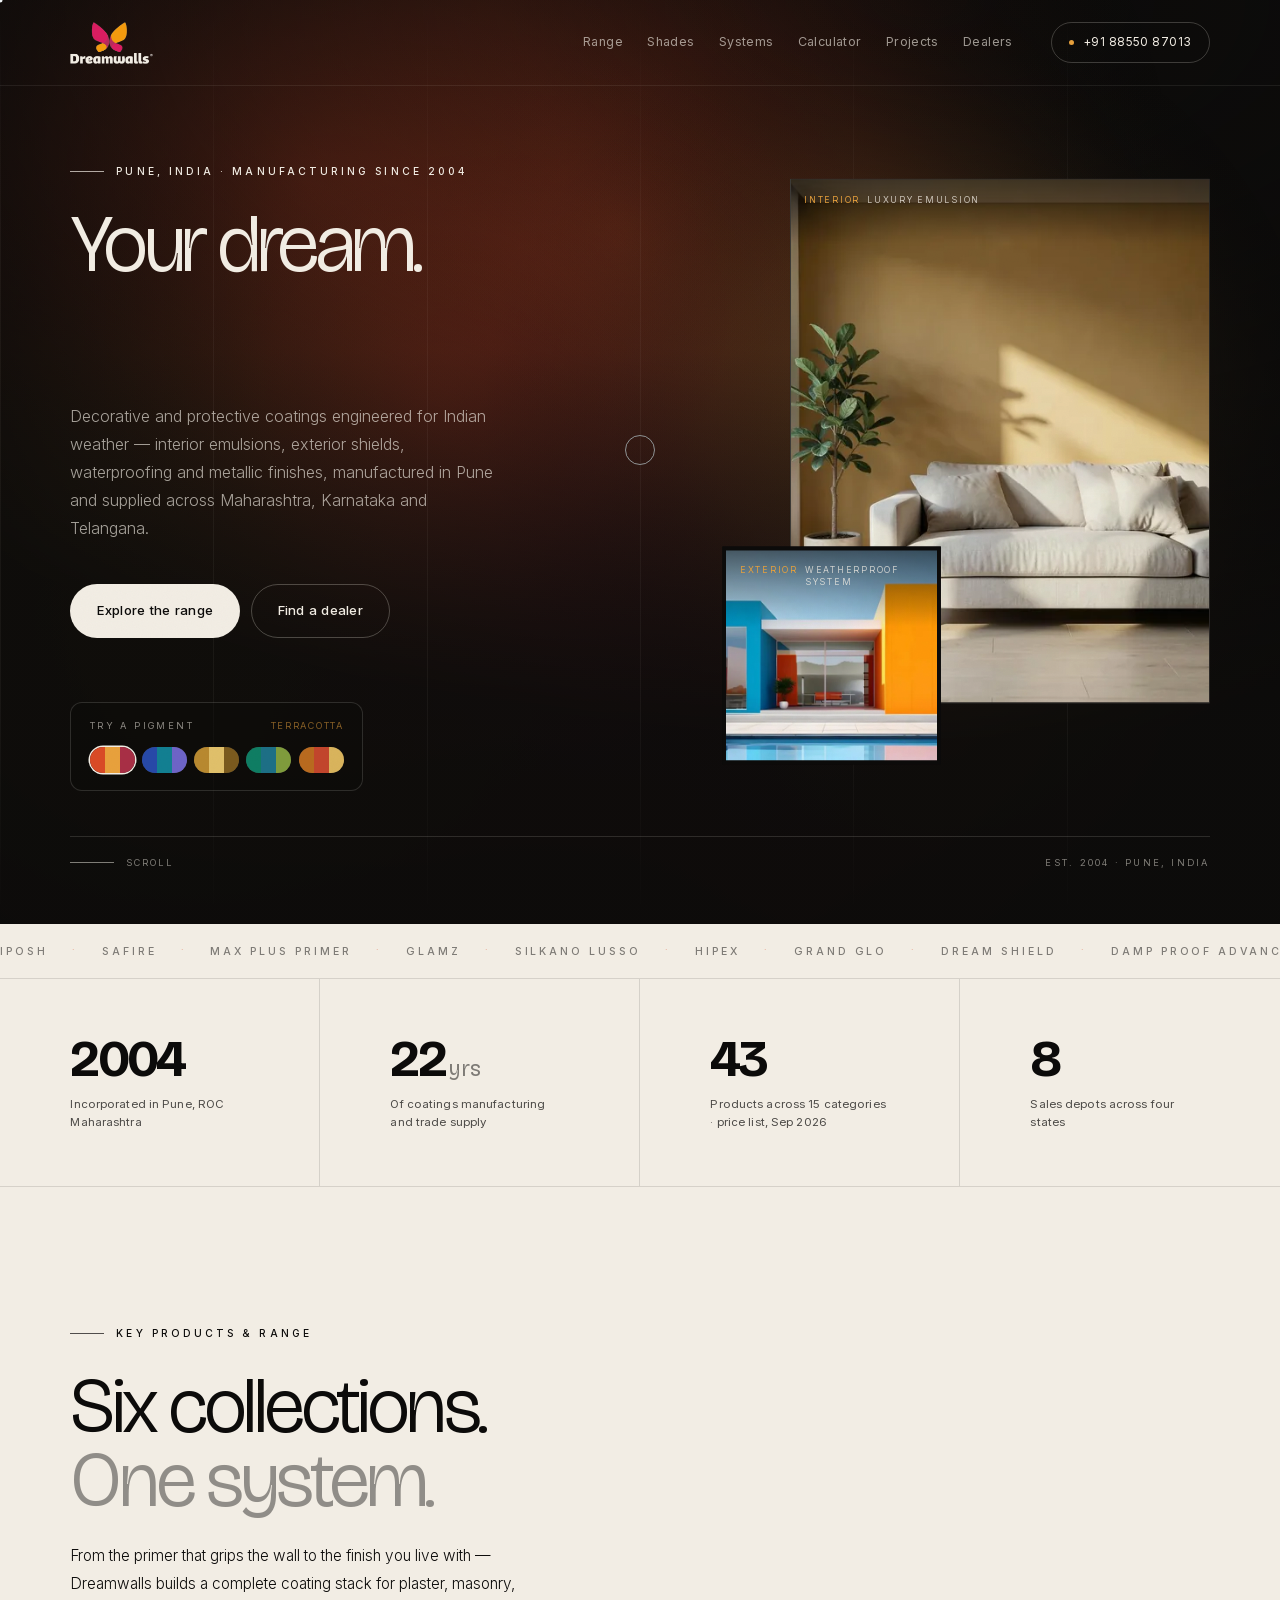
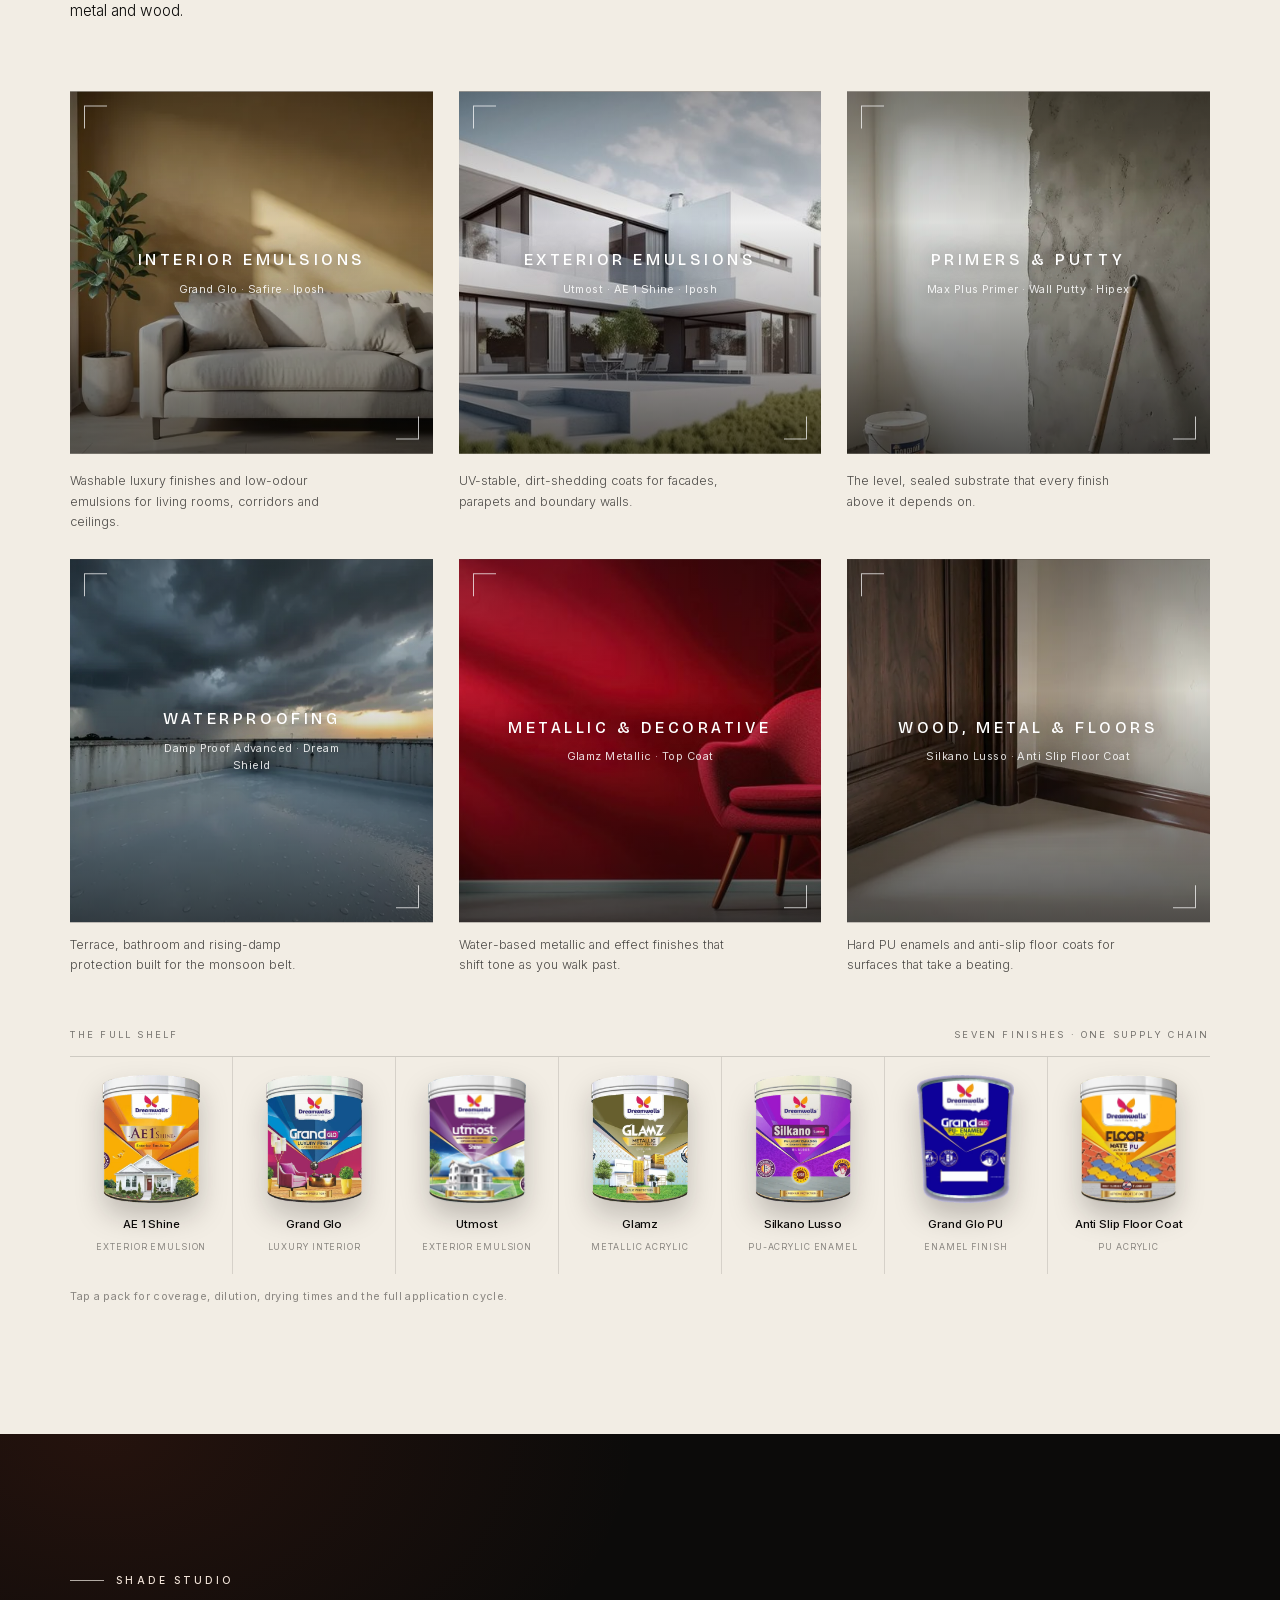
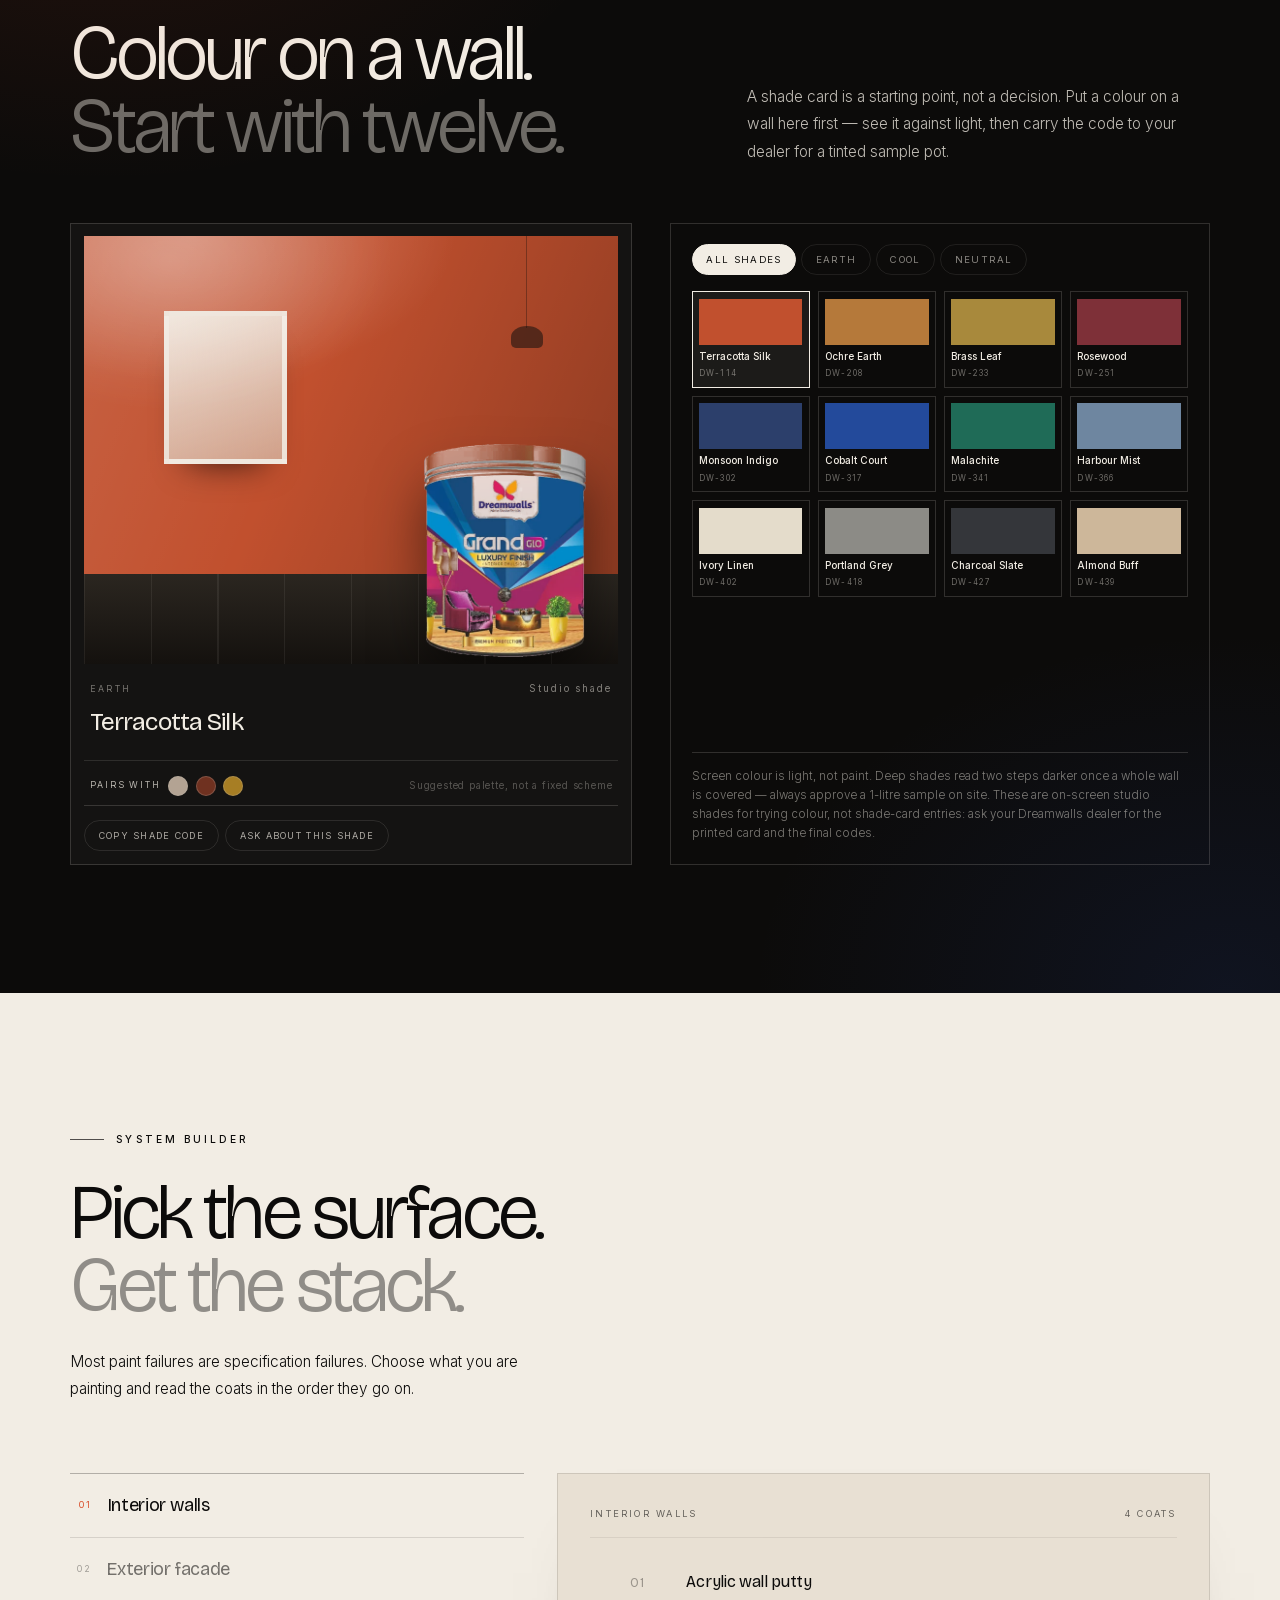
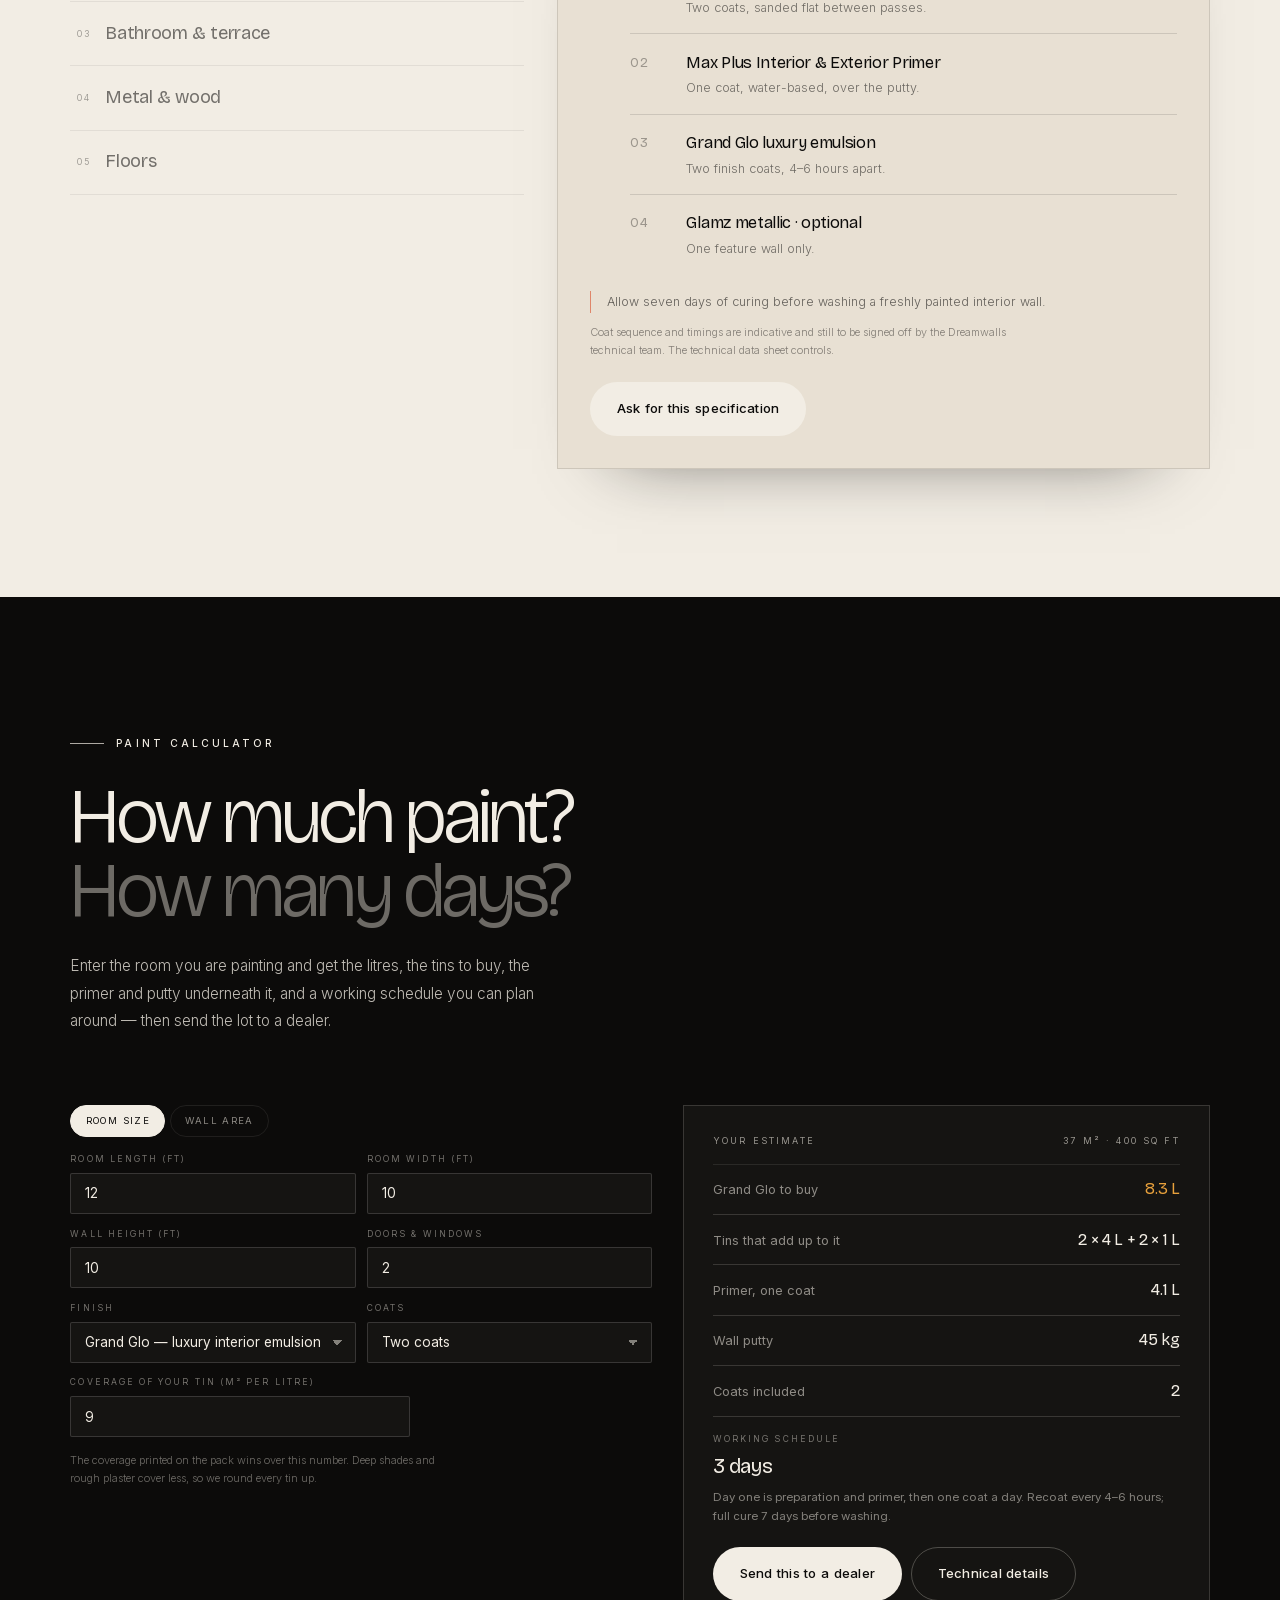
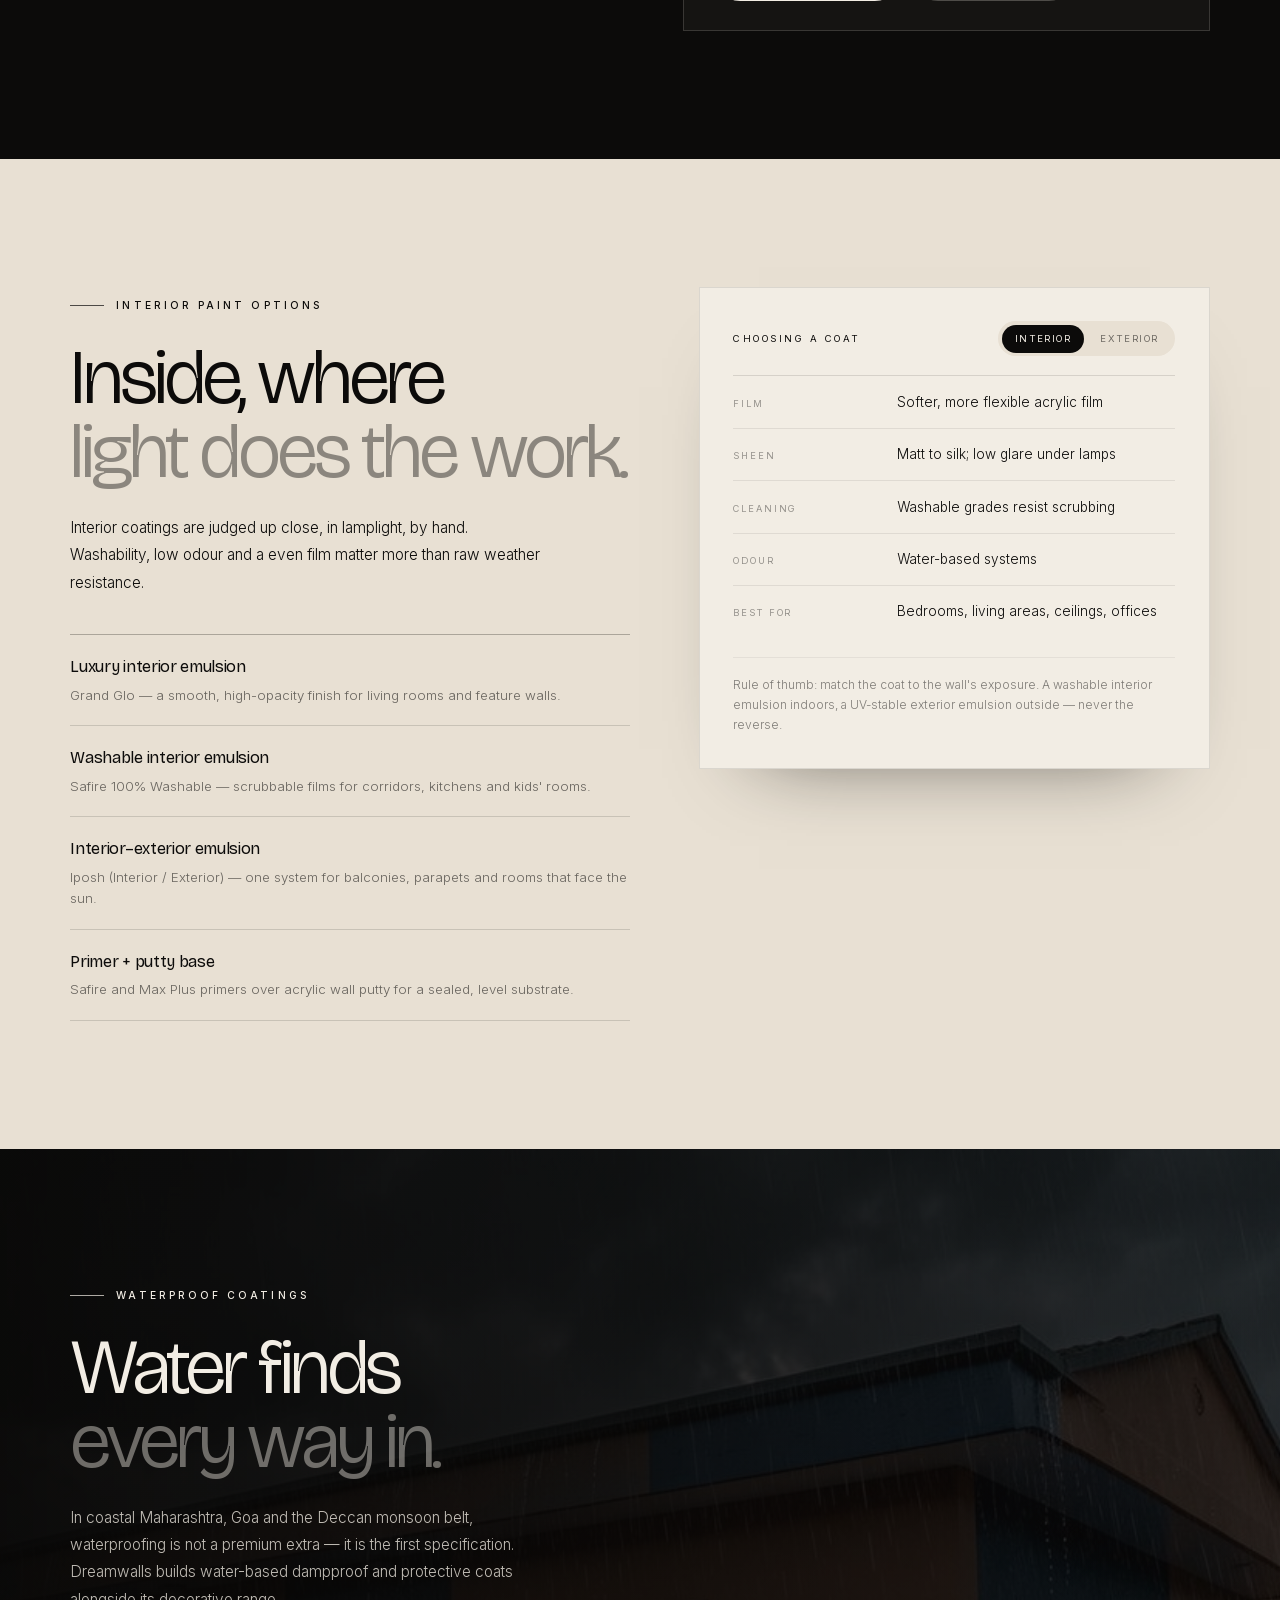
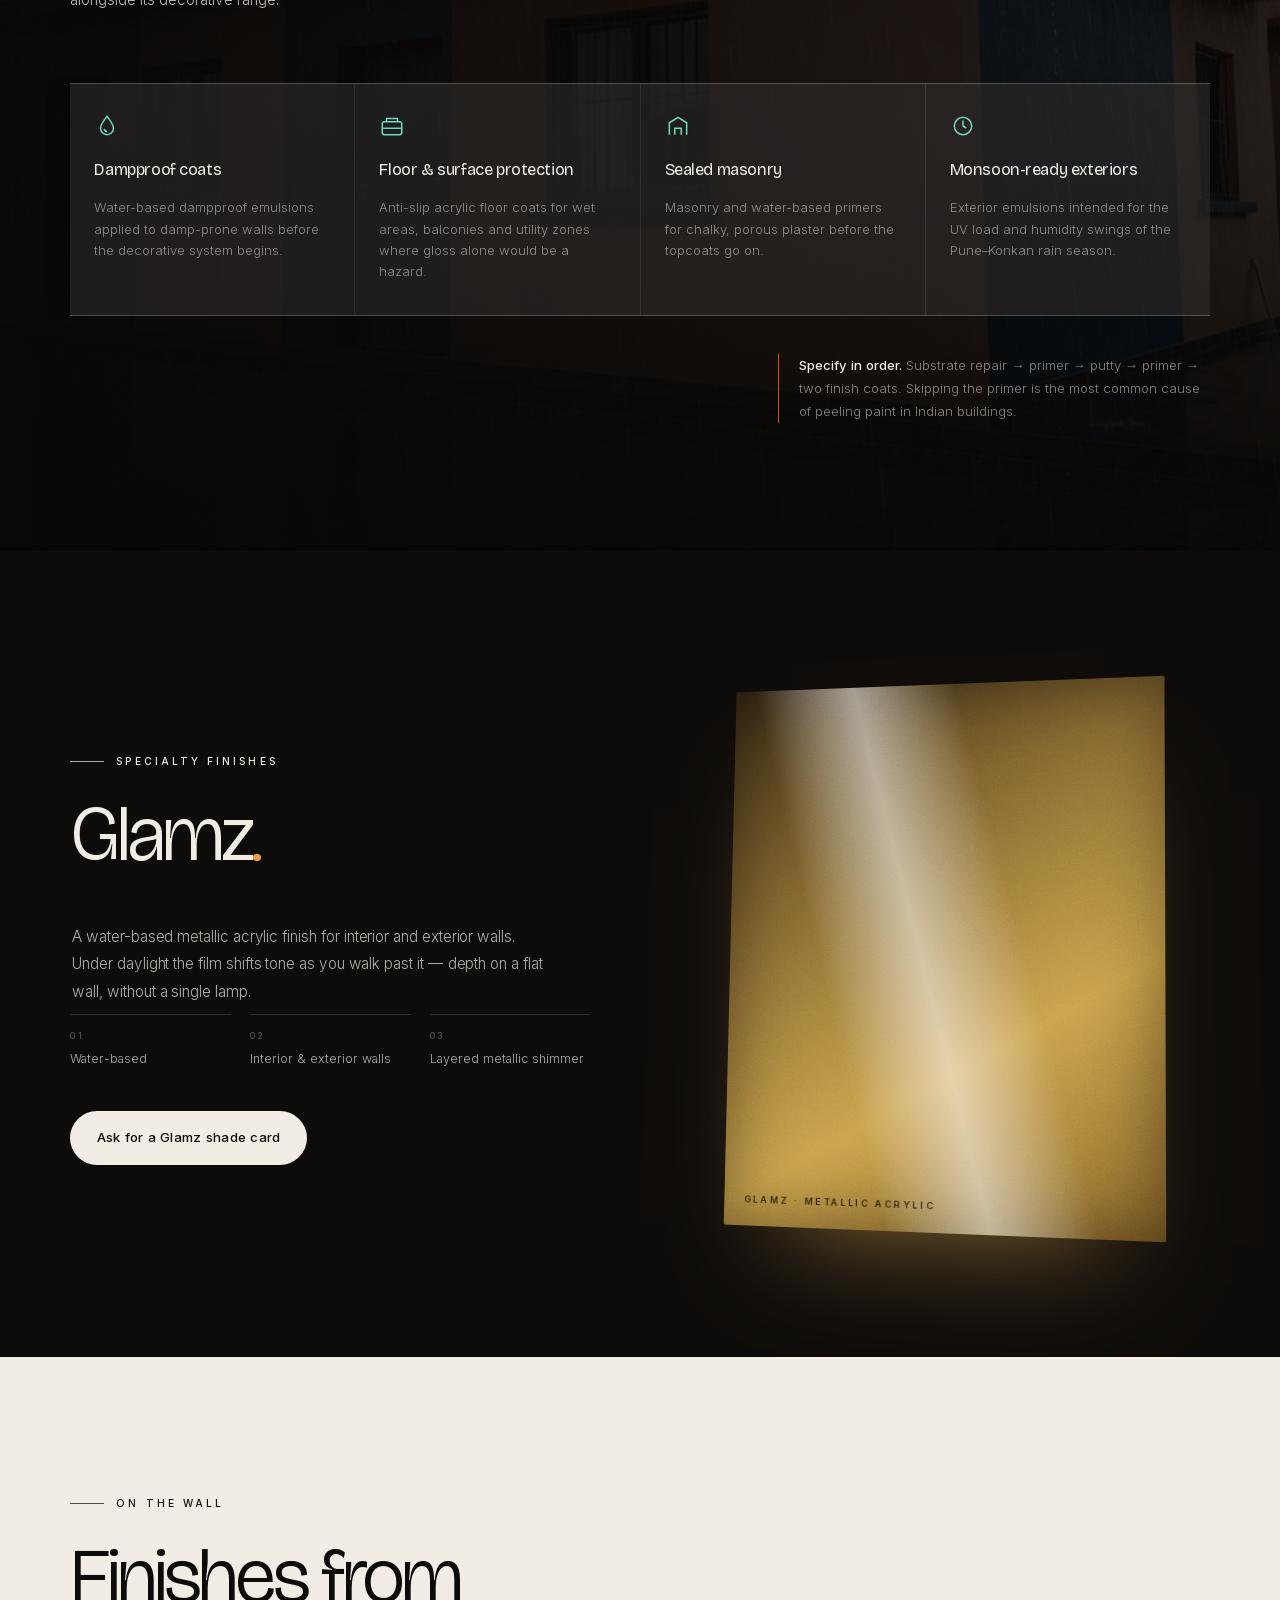
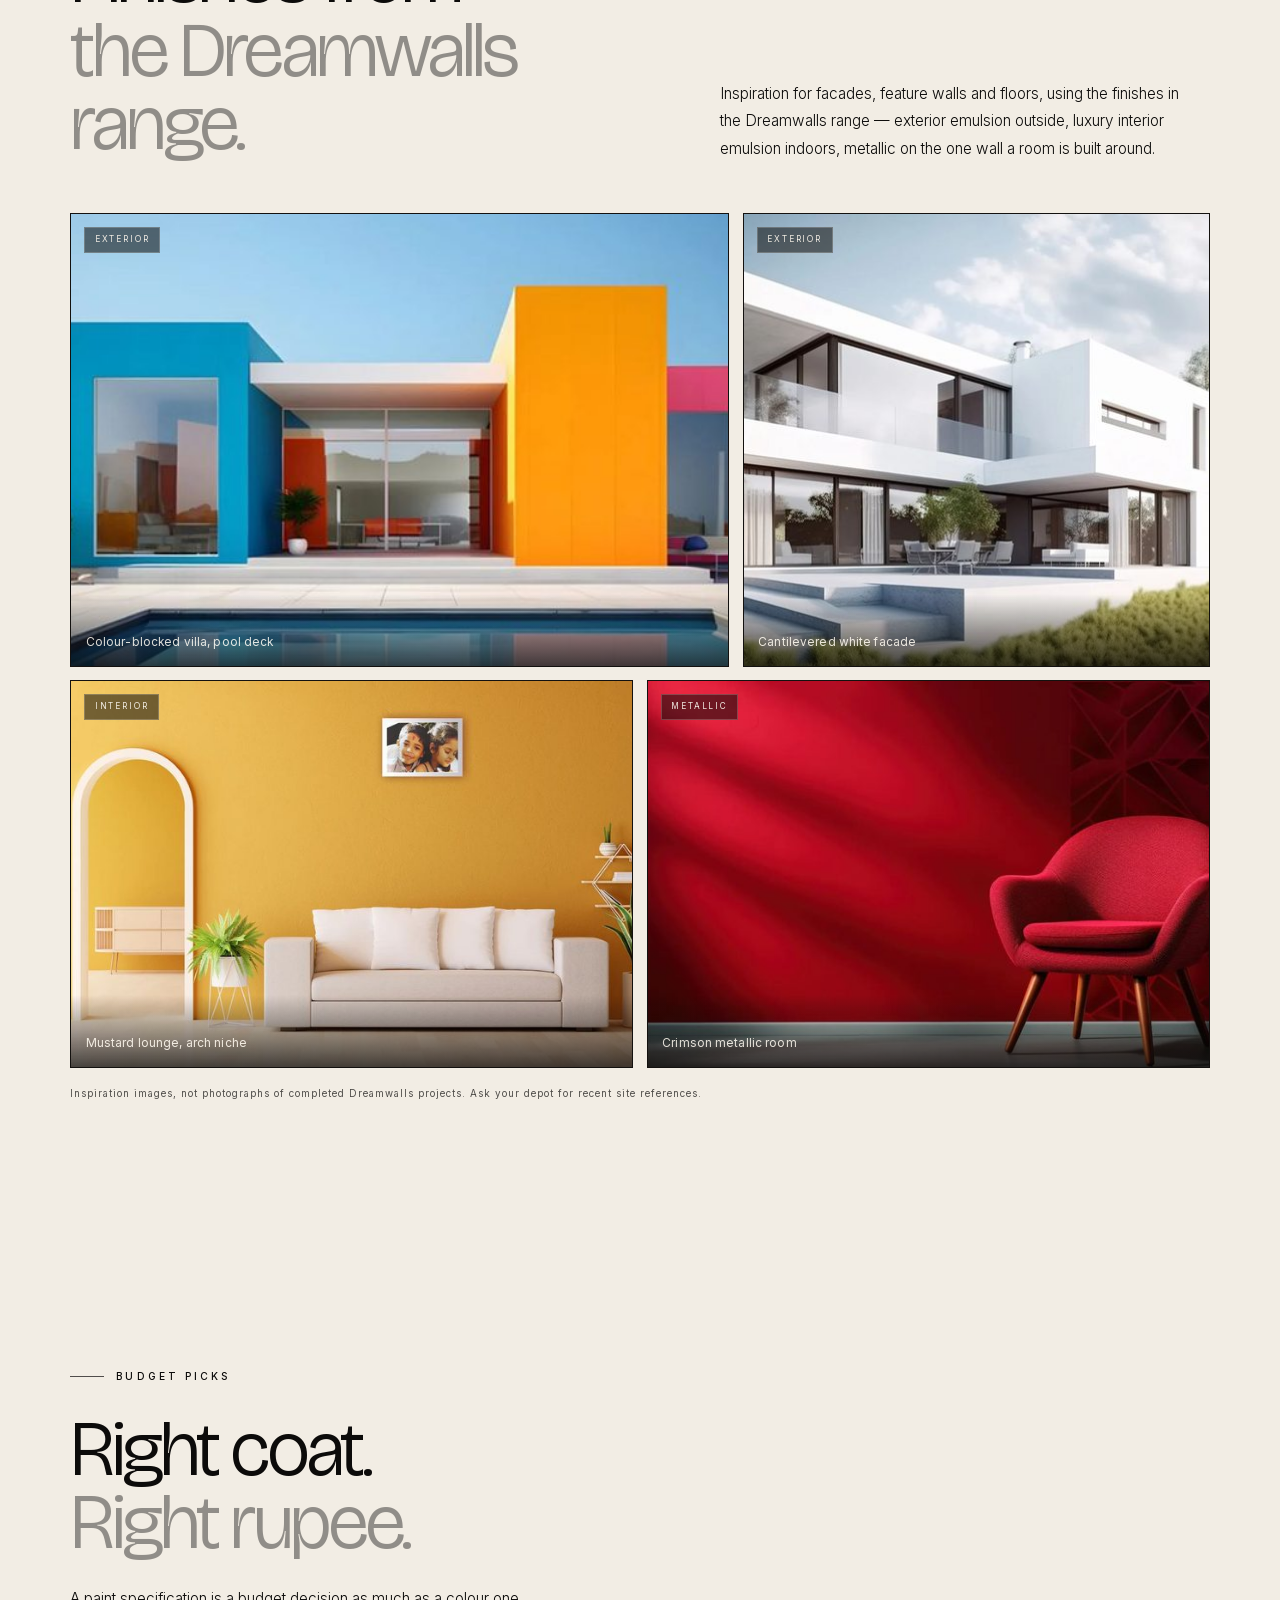
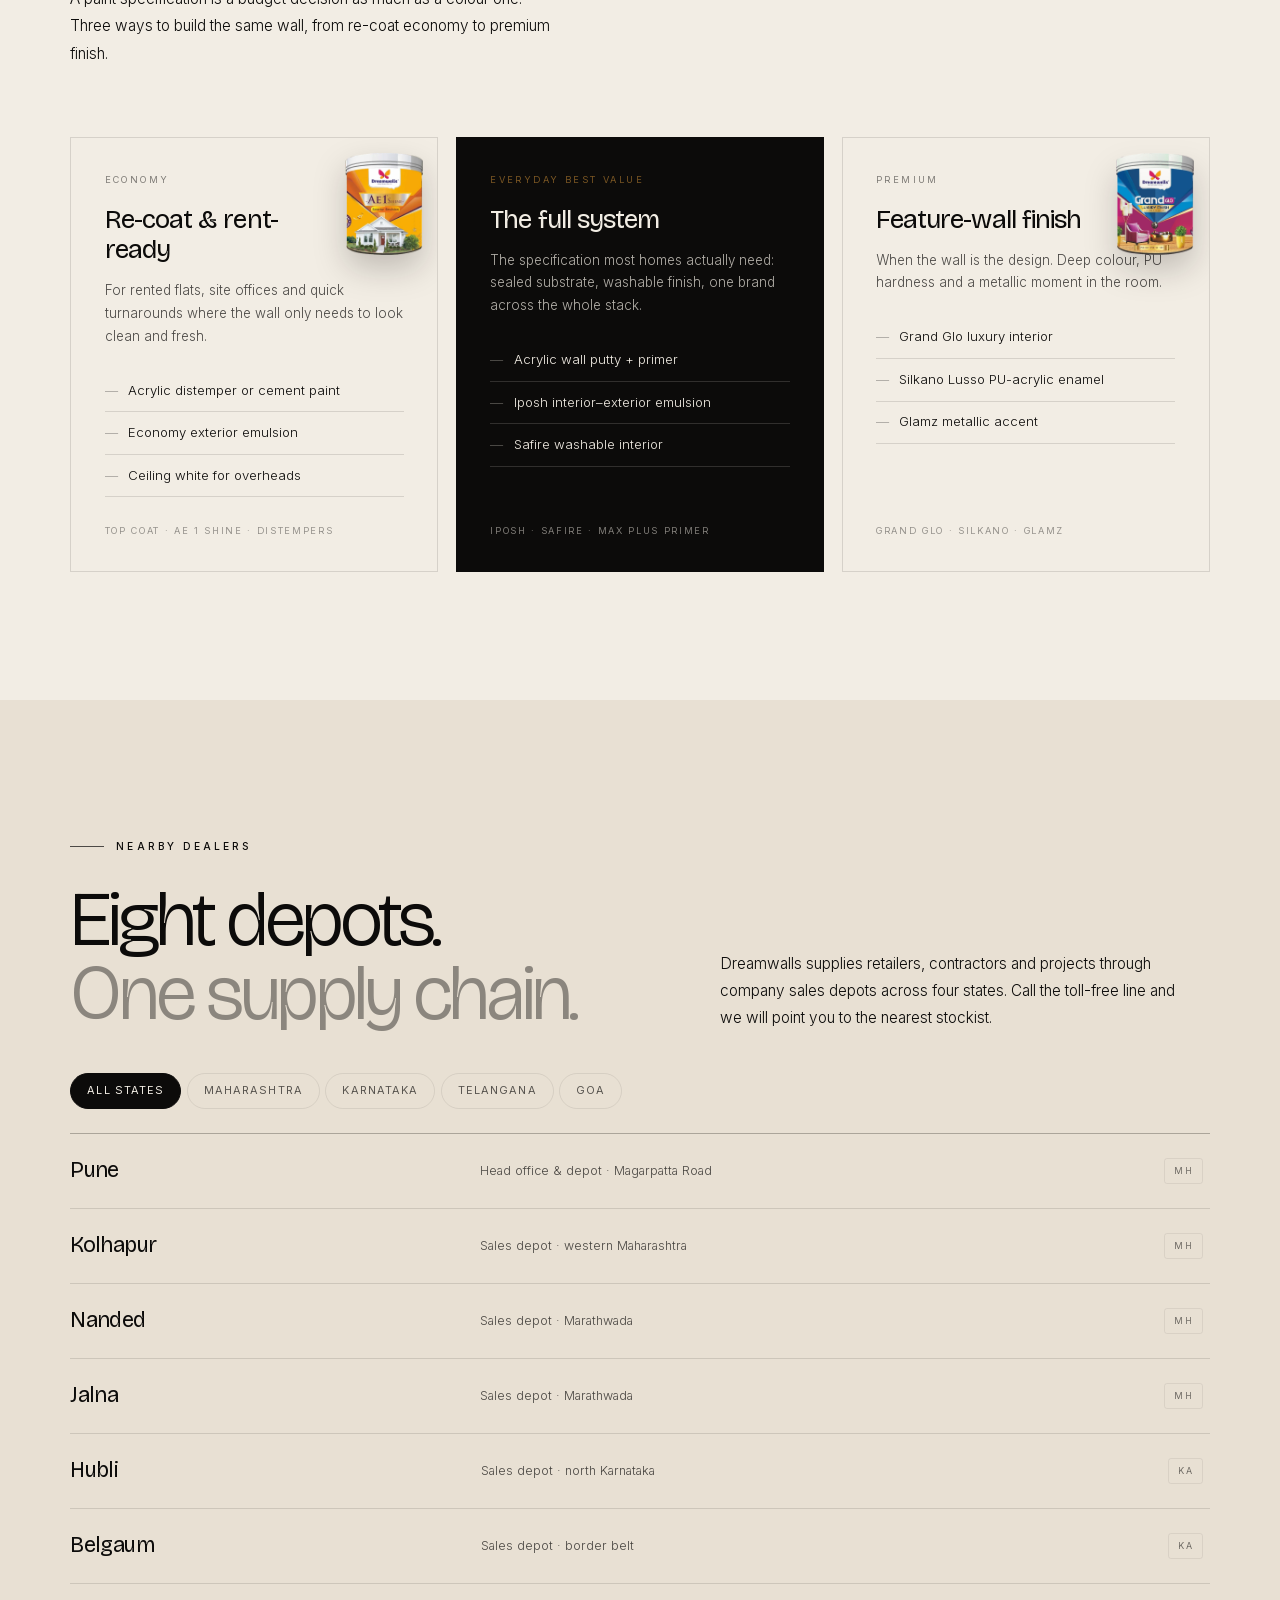
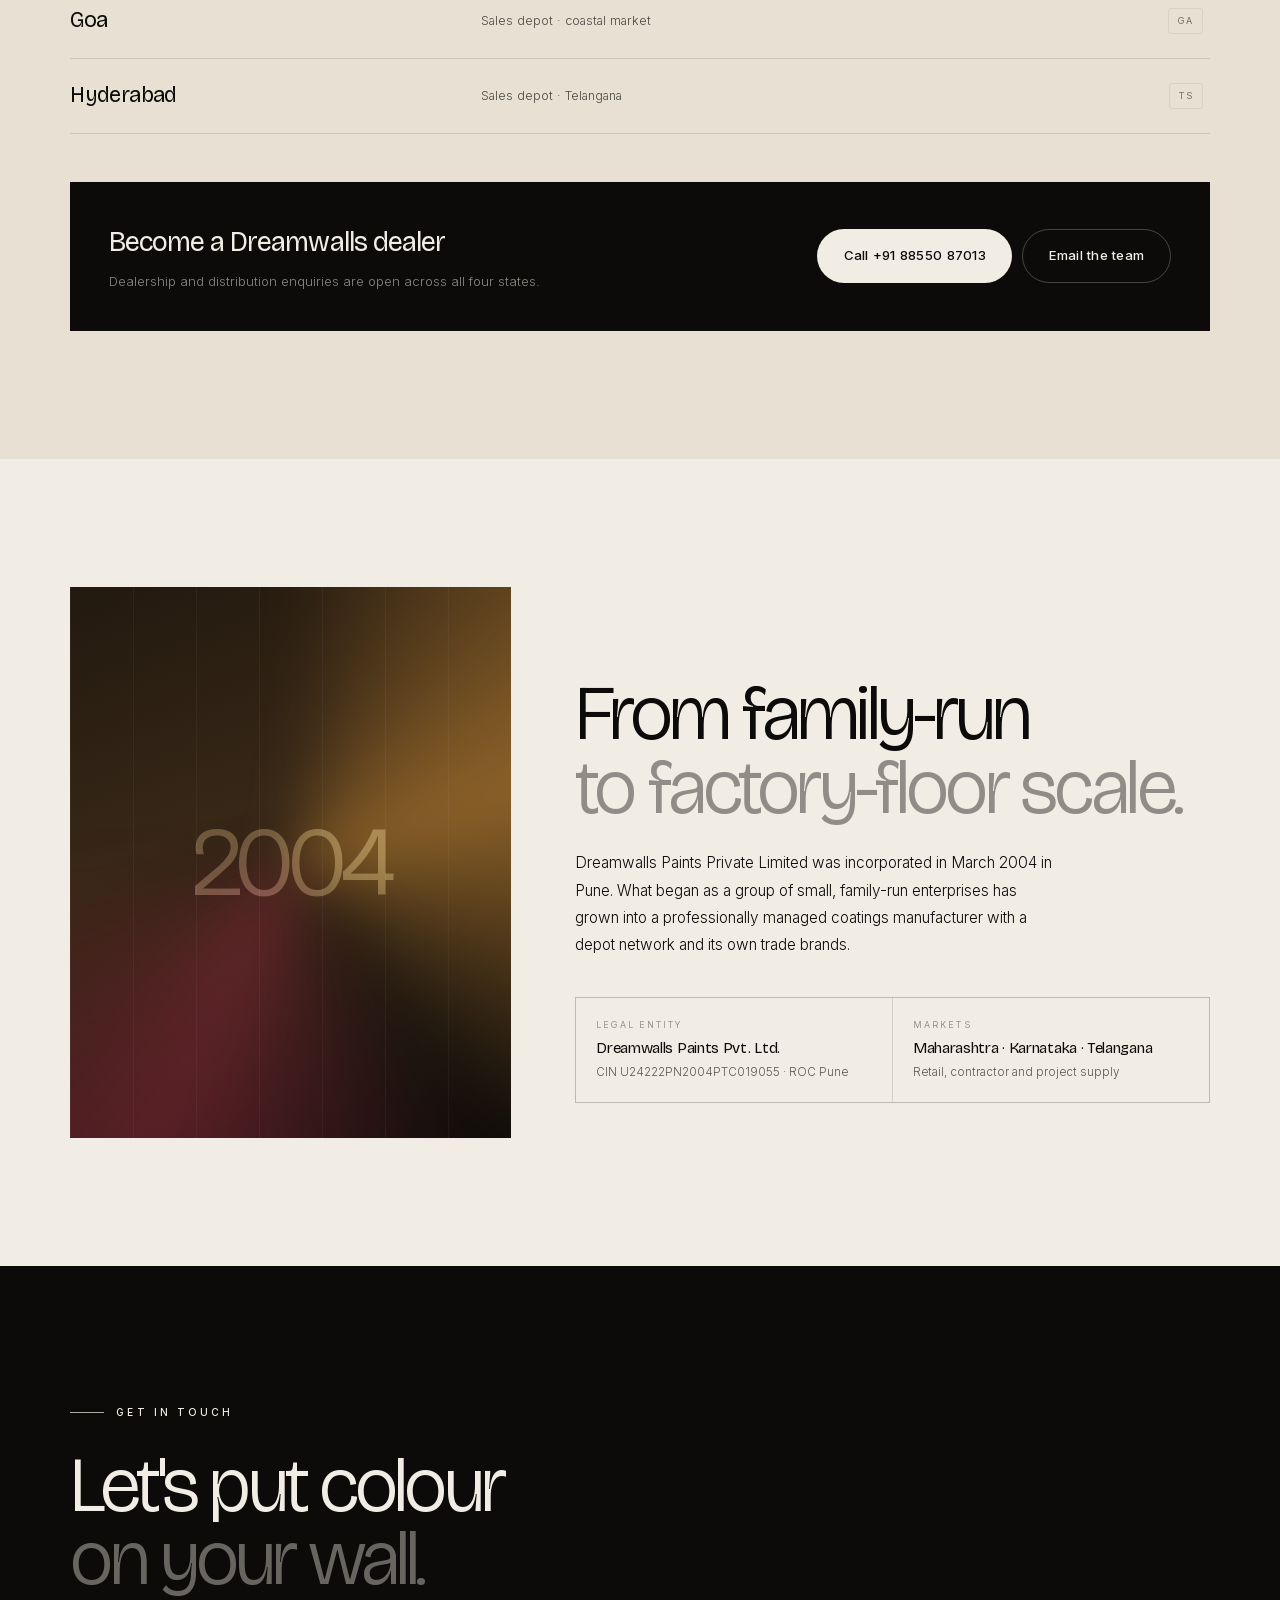
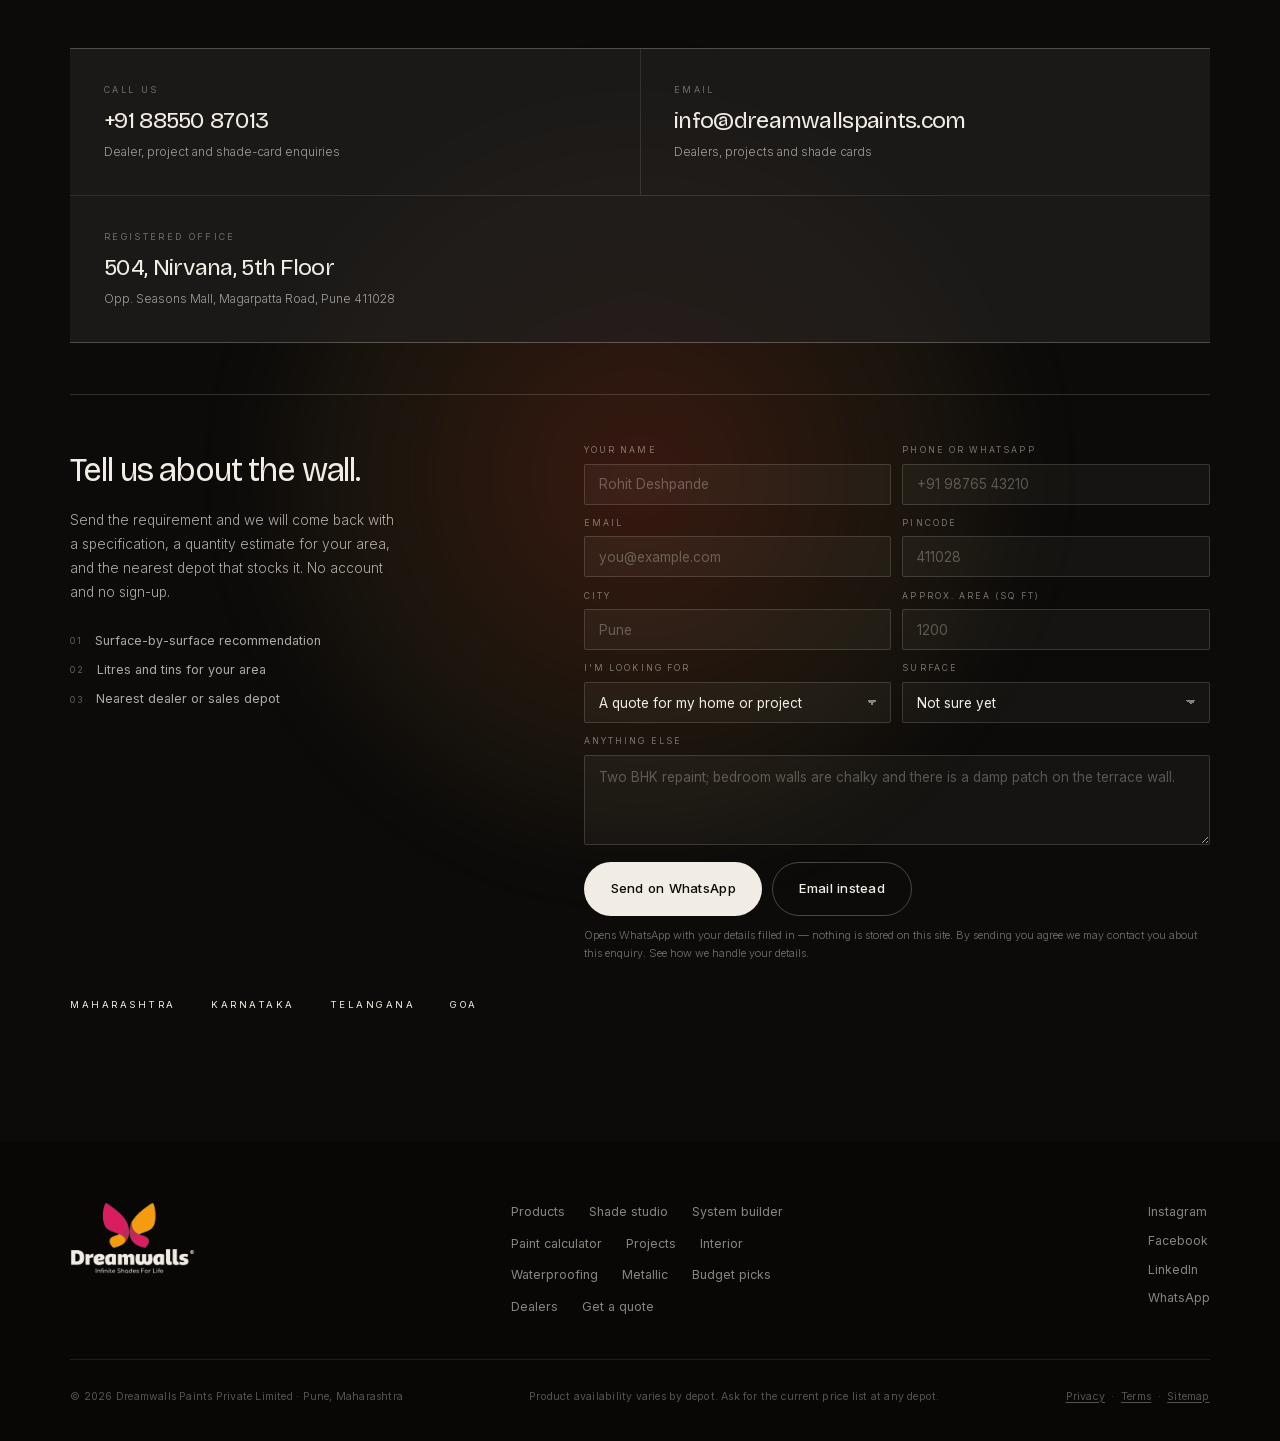
==== index.html @ 357d7e58 "Publish Dream Walls static site for GitHub Pages Built site with preview host URLs rewritten to drea" ====
<!doctype html>
<html lang="en">
  <head>
    <meta charset="UTF-8" />
    <meta name="viewport" content="width=device-width, initial-scale=1.0" />
    <meta
      name="description"
      content="Dreamwalls Paints — architectural paints, waterproofing and decorative coatings manufactured in Pune since 2004. Interior and exterior emulsions, primers, putty, metallic finishes and dealer support across Maharashtra, Karnataka, Telangana and Goa."
    />
    <meta name="theme-color" content="#0b0a09" />
    <title>Dreamwalls Paints — Your Dream. Our Colour.</title>
    <link rel="canonical" href="https://dreamwallspaints.com/" />
    <meta name="robots" content="index,follow" />
    <meta property="og:type" content="website" />
    <meta property="og:site_name" content="Dreamwalls Paints" />
    <meta property="og:title" content="Dreamwalls Paints — Your Dream. Our Colour." />
    <meta
      property="og:description"
      content="Architectural paints, waterproofing and decorative coatings manufactured in Pune since 2004 — interior and exterior emulsions, primers, putty, metallic finishes and dealer support across Maharashtra, Karnataka, Telangana and Goa."
    />
    <meta property="og:url" content="https://dreamwallspaints.com/" />
    <meta property="og:image" content="https://dreamwallspaints.com/img/og-cover.jpg" />
    <meta property="og:image:width" content="1200" />
    <meta property="og:image:height" content="630" />
    <meta property="og:image:alt" content="Dreamwalls Paints logo beside a mustard-walled living room" />
    <meta property="og:locale" content="en_IN" />
    <meta name="twitter:card" content="summary_large_image" />
    <meta name="twitter:title" content="Dreamwalls Paints — Your Dream. Our Colour." />
    <meta
      name="twitter:description"
      content="Coatings engineered for Indian weather. Manufactured in Pune since 2004."
    />
    <meta name="twitter:image" content="https://dreamwallspaints.com/img/og-cover.jpg" />
    <link
      rel="preload"
      as="image"
      type="image/webp"
      href="/img/hero-interior-864.webp"
      imagesrcset="/img/hero-interior-480.webp 480w, /img/hero-interior-864.webp 864w"
      imagesizes="(max-width: 900px) 82vw, 34vw"
    />
    <script type="application/ld+json">
      {
        "@context": "https://schema.org",
        "@graph": [
          {
            "@type": ["Organization", "LocalBusiness"],
            "@id": "https://dreamwallspaints.com/#organisation",
            "name": "Dreamwalls Paints Private Limited",
            "alternateName": "Dreamwalls Paints",
            "url": "https://dreamwallspaints.com/",
            "logo": "https://dreamwallspaints.com/logo.png",
            "image": "https://dreamwallspaints.com/img/og-cover.jpg",
            "description": "Indian coatings manufacturer producing decorative paints, primers, putty, waterproofing and metallic finishes from plants in Pune and Dharwad since 2004.",
            "foundingDate": "2004-03-26",
            "identifier": "U24222PN2004PTC019055",
            "telephone": "+91-88550-87013",
            "email": "info@dreamwallspaints.com",
            "currenciesAccepted": "INR",
            "address": {
              "@type": "PostalAddress",
              "streetAddress": "504, Nirvana, 5th Floor, Opp. Seasons Mall, Magarpatta Road",
              "addressLocality": "Pune",
              "addressRegion": "Maharashtra",
              "postalCode": "411028",
              "addressCountry": "IN"
            },
            "areaServed": ["Maharashtra", "Karnataka", "Telangana", "Goa"],
            "sameAs": [
              "https://www.instagram.com/dreamwallspaints/",
              "https://www.facebook.com/dreamwallspaintspvtltd",
              "https://www.linkedin.com/company/dreamwalls-paints-pvt-ltd"
            ]
          },
          {
            "@type": "WebSite",
            "@id": "https://dreamwallspaints.com/#website",
            "url": "https://dreamwallspaints.com/",
            "name": "Dreamwalls Paints",
            "inLanguage": "en-IN",
            "publisher": { "@id": "https://dreamwallspaints.com/#organisation" }
          }
        ]
      }
    </script>
    <link rel="icon" href="/favicon.ico" sizes="any" />
    <link rel="icon" type="image/png" href="/icon.png" />
    <link rel="apple-touch-icon" href="/icon.png" />
    <script type="module" crossorigin src="/assets/index-Dc020x_b.js"></script>
    <link rel="stylesheet" crossorigin href="/assets/index-CA2QbF-5.css">
  </head>
  <body>
    <div class="grain" aria-hidden="true"></div>
    <div class="scroll-progress" aria-hidden="true"><span></span></div>
    <div class="cursor" aria-hidden="true"><span class="cursor-dot"></span><span class="cursor-ring"></span></div>

    <header class="nav" id="nav">
      <a class="brand" href="#top" aria-label="Dreamwalls Paints home">
        <img class="brand-logo" src="/logo-nav.png" alt="Dreamwalls Paints" width="320" height="163" />
      </a>
      <nav class="nav-links" aria-label="Primary">
        <a href="#range">Range</a>
        <a href="#shades">Shades</a>
        <a href="#systems">Systems</a>
        <a href="#calculator">Calculator</a>
        <a href="#work">Projects</a>
        <a href="#dealers">Dealers</a>
      </nav>
      <a class="nav-cta" href="tel:+918855087013">
        <span class="pulse" aria-hidden="true"></span>
        +91 88550 87013
      </a>
      <button class="nav-toggle" aria-label="Open menu" aria-expanded="false">
        <span></span><span></span>
      </button>
    </header>

    <main>
      <!-- HERO -->
      <section class="hero" id="top">
        <canvas id="pigment" aria-hidden="true"></canvas>
        <div class="hero-inner">
          <div class="hero-copy">
          <p class="eyebrow reveal">Pune, India · Manufacturing since 2004</p>
          <h1 class="hero-title">
            <span class="line reveal">Your dream.</span>
            <span class="line accent reveal">Our colour.</span>
          </h1>
          <p class="lede reveal">
            Decorative and protective coatings engineered for Indian weather — interior
            emulsions, exterior shields, waterproofing and metallic finishes, manufactured
            in Pune and supplied across Maharashtra, Karnataka and Telangana.
          </p>
          <div class="hero-actions reveal">
            <a class="btn btn-solid" href="#range" data-magnet>Explore the range</a>
            <a class="btn btn-ghost" href="#dealers" data-magnet>Find a dealer</a>
          </div>

          <div class="swatch-panel reveal" aria-label="Try a pigment palette">
            <div class="swatch-head">
              <span>Try a pigment</span>
              <span class="swatch-name" id="swatchName">Terracotta</span>
            </div>
            <div class="swatches" id="swatches" role="group" aria-label="Colour palettes">
              <button class="swatch is-active" data-name="Terracotta" data-colors="#d94a26,#e8a13c,#a82f45" aria-label="Terracotta"><i></i><i></i><i></i></button>
              <button class="swatch" data-name="Monsoon Indigo" data-colors="#2749a8,#127f92,#6d64c7" aria-label="Monsoon Indigo"><i></i><i></i><i></i></button>
              <button class="swatch" data-name="Brass Leaf" data-colors="#b8892f,#e0c06a,#7a5a1e" aria-label="Brass Leaf"><i></i><i></i><i></i></button>
              <button class="swatch" data-name="Malachite" data-colors="#0f7d63,#1d6f86,#7f9c3c" aria-label="Malachite"><i></i><i></i><i></i></button>
              <button class="swatch" data-name="Ochre Earth" data-colors="#b96a1f,#c2452c,#d9b45c" aria-label="Ochre Earth"><i></i><i></i><i></i></button>
            </div>
          </div>
          </div>

          <div class="hero-visual reveal">
            <figure class="hero-shot main">
              <picture>
                <source
                  type="image/webp"
                  srcset="/img/hero-interior-480.webp 480w, /img/hero-interior-864.webp 864w"
                  sizes="(max-width: 900px) 82vw, 34vw"
                />
                <img
                  src="/img/hero-interior-864.jpg"
                  srcset="/img/hero-interior-480.jpg 480w, /img/hero-interior-864.jpg 864w"
                  sizes="(max-width: 900px) 82vw, 34vw"
                  alt="Living room with a mustard feature wall and a neutral sofa"
                  width="864"
                  height="1080"
                  fetchpriority="high"
                  decoding="async"
                />
              </picture>
              <figcaption><span>Interior</span>Luxury emulsion</figcaption>
            </figure>
            <figure class="hero-shot inset">
              <picture>
                <source
                  type="image/webp"
                  srcset="/img/hero-exterior-480.webp 480w, /img/hero-exterior-760.webp 760w"
                  sizes="(max-width: 900px) 55vw, 26vw"
                />
                <img
                  src="/img/hero-exterior-760.jpg"
                  srcset="/img/hero-exterior-480.jpg 480w, /img/hero-exterior-760.jpg 760w"
                  sizes="(max-width: 900px) 55vw, 26vw"
                  alt="Modern home exterior with a colour-blocked facade beside a pool"
                  width="760"
                  height="760"
                  decoding="async"
                />
              </picture>
              <figcaption><span>Exterior</span>Weatherproof system</figcaption>
            </figure>
          </div>
        </div>

        <div class="hero-foot">
          <a class="hero-scroll" href="#range"><span class="hero-scroll-line" aria-hidden="true"></span>Scroll</a>
          <span class="hero-foot-meta">Est. 2004 · Pune, India</span>
        </div>
      </section>

      <!-- MARQUEE -->
      <div class="marquee" aria-hidden="true">
        <div class="marquee-track">
          <span>Iposh<em>·</em>Safire<em>·</em>Max Plus Primer<em>·</em>Glamz<em>·</em>Silkano Lusso<em>·</em>Hipex<em>·</em>Grand Glo<em>·</em>Dream Shield<em>·</em>Damp Proof Advanced<em>·</em>AE 1 Shine<em>·</em>Top Coat<em>·</em></span>
          <span>Iposh<em>·</em>Safire<em>·</em>Max Plus Primer<em>·</em>Glamz<em>·</em>Silkano Lusso<em>·</em>Hipex<em>·</em>Grand Glo<em>·</em>Dream Shield<em>·</em>Damp Proof Advanced<em>·</em>AE 1 Shine<em>·</em>Top Coat<em>·</em></span>
        </div>
      </div>

      <!-- STATS -->
      <section class="stats" aria-label="Company at a glance">
        <div class="stat reveal">
          <span class="stat-num"><b data-count="2004" data-plain="true">2004</b></span>
          <span class="stat-label">Incorporated in Pune, ROC Maharashtra</span>
        </div>
        <div class="stat reveal">
          <span class="stat-num"><b data-years-since="2004">21</b><i>yrs</i></span>
          <span class="stat-label">Of coatings manufacturing and trade supply</span>
        </div>
        <div class="stat reveal">
          <span class="stat-num"><b data-count="43">0</b></span>
          <span class="stat-label">Products across 15 categories · price list, Sep 2026</span>
        </div>
        <div class="stat reveal">
          <span class="stat-num"><b data-count="8">0</b></span>
          <span class="stat-label">Sales depots across four states</span>
        </div>
      </section>

      <!-- RANGE -->
      <section class="section range" id="range">
        <div class="section-head">
          <p class="eyebrow reveal">Key products &amp; range</p>
          <h2 class="display reveal">Six collections.<br /><span class="thin">One system.</span></h2>
          <p class="section-lede reveal">
            From the primer that grips the wall to the finish you live with — Dreamwalls
            builds a complete coating stack for plaster, masonry, metal and wood.
          </p>
        </div>

        <div class="collections">
          <figure class="collection reveal">
            <div class="collection-media">
              <picture>
                <source
                  type="image/webp"
                  srcset="/img/hero-interior-480.webp 480w, /img/hero-interior-864.webp 864w"
                  sizes="(max-width: 700px) 92vw, (max-width: 1100px) 46vw, 30vw"
                />
                <img
                  src="/img/hero-interior-864.jpg"
                  srcset="/img/hero-interior-480.jpg 480w, /img/hero-interior-864.jpg 864w"
                  sizes="(max-width: 700px) 92vw, (max-width: 1100px) 46vw, 30vw"
                  alt="Mustard feature wall in a living room finished in luxury interior emulsion"
                  width="864"
                  height="1080"
                  loading="lazy"
                  decoding="async"
                />
              </picture>
              <span class="collection-frame" aria-hidden="true"></span>
              <figcaption class="collection-label">
                <strong>Interior emulsions</strong>
                <em>Grand Glo · Safire · Iposh</em>
              </figcaption>
            </div>
            <p>Washable luxury finishes and low-odour emulsions for living rooms, corridors and ceilings.</p>
          </figure>

          <figure class="collection reveal">
            <div class="collection-media">
              <img
                src="/img/project-white-villa-1200.jpg"
                srcset="/img/project-white-villa-800.jpg 800w, /img/project-white-villa-1200.jpg 1200w, /img/project-white-villa.jpg 1500w"
                sizes="(max-width: 700px) 92vw, (max-width: 1100px) 46vw, 30vw"
                alt="White cantilevered villa facade coated in an exterior emulsion system"
                width="1500"
                height="844"
                loading="lazy"
                decoding="async"
              />
              <span class="collection-frame" aria-hidden="true"></span>
              <figcaption class="collection-label">
                <strong>Exterior emulsions</strong>
                <em>Utmost · AE 1 Shine · Iposh</em>
              </figcaption>
            </div>
            <p>UV-stable, dirt-shedding coats for facades, parapets and boundary walls.</p>
          </figure>

          <figure class="collection reveal">
            <div class="collection-media">
              <picture>
                <source
                  type="image/webp"
                  srcset="/img/tile-putty-480.webp 480w, /img/tile-putty-800.webp 800w"
                  sizes="(max-width: 700px) 92vw, (max-width: 1100px) 46vw, 30vw"
                />
                <img
                  src="/img/tile-putty-800.jpg"
                  srcset="/img/tile-putty-480.jpg 480w, /img/tile-putty-800.jpg 800w"
                  sizes="(max-width: 700px) 92vw, (max-width: 1100px) 46vw, 30vw"
                  alt="Wall halfway through puttying, half smooth white and half bare grey plaster"
                  width="800"
                  height="800"
                  loading="lazy"
                  decoding="async"
                />
              </picture>
              <span class="collection-frame" aria-hidden="true"></span>
              <figcaption class="collection-label">
                <strong>Primers &amp; putty</strong>
                <em>Max Plus Primer · Wall Putty · Hipex</em>
              </figcaption>
            </div>
            <p>The level, sealed substrate that every finish above it depends on.</p>
          </figure>

          <figure class="collection reveal">
            <div class="collection-media">
              <picture>
                <source
                  type="image/webp"
                  srcset="/img/tile-waterproof-480.webp 480w, /img/tile-waterproof-800.webp 800w"
                  sizes="(max-width: 700px) 92vw, (max-width: 1100px) 46vw, 30vw"
                />
                <img
                  src="/img/tile-waterproof-480.jpg"
                  srcset="/img/tile-waterproof-480.jpg 480w, /img/tile-waterproof-800.jpg 800w"
                  sizes="(max-width: 700px) 92vw, (max-width: 1100px) 46vw, 30vw"
                  alt="Roof terrace coated in a waterproof membrane with rain beading on the surface"
                  width="800"
                  height="800"
                  loading="lazy"
                  decoding="async"
                />
              </picture>
              <span class="collection-frame" aria-hidden="true"></span>
              <figcaption class="collection-label">
                <strong>Waterproofing</strong>
                <em>Damp Proof Advanced · Dream Shield</em>
              </figcaption>
            </div>
            <p>Terrace, bathroom and rising-damp protection built for the monsoon belt.</p>
          </figure>

          <figure class="collection reveal">
            <div class="collection-media">
              <img
                src="/img/project-crimson-room-1200.jpg"
                srcset="/img/project-crimson-room-800.jpg 800w, /img/project-crimson-room-1200.jpg 1200w, /img/project-crimson-room.jpg 1500w"
                sizes="(max-width: 700px) 92vw, (max-width: 1100px) 46vw, 30vw"
                alt="Crimson feature wall finished in a metallic acrylic coating"
                width="1500"
                height="750"
                loading="lazy"
                decoding="async"
              />
              <span class="collection-frame" aria-hidden="true"></span>
              <figcaption class="collection-label">
                <strong>Metallic &amp; decorative</strong>
                <em>Glamz Metallic · Top Coat</em>
              </figcaption>
            </div>
            <p>Water-based metallic and effect finishes that shift tone as you walk past.</p>
          </figure>

          <figure class="collection reveal">
            <div class="collection-media">
              <picture>
                <source
                  type="image/webp"
                  srcset="/img/tile-woodfloor-480.webp 480w, /img/tile-woodfloor-800.webp 800w"
                  sizes="(max-width: 700px) 92vw, (max-width: 1100px) 46vw, 30vw"
                />
                <img
                  src="/img/tile-woodfloor-800.jpg"
                  srcset="/img/tile-woodfloor-480.jpg 480w, /img/tile-woodfloor-800.jpg 800w"
                  sizes="(max-width: 700px) 92vw, (max-width: 1100px) 46vw, 30vw"
                  alt="Walnut door and skirting finished in PU enamel above a matt floor coating"
                  width="800"
                  height="800"
                  loading="lazy"
                  decoding="async"
                />
              </picture>
              <span class="collection-frame" aria-hidden="true"></span>
              <figcaption class="collection-label">
                <strong>Wood, metal &amp; floors</strong>
                <em>Silkano Lusso · Anti Slip Floor Coat</em>
              </figcaption>
            </div>
            <p>Hard PU enamels and anti-slip floor coats for surfaces that take a beating.</p>
          </figure>
        </div>

        <div class="shelf reveal">
          <div class="shelf-head">
            <span>The full shelf</span>
            <span>Seven finishes · one supply chain</span>
          </div>
          <ul class="shelf-row">
            <li>
              <button class="shelf-tin" type="button" data-product="ae1" aria-label="AE 1 Shine — open technical sheet">
                <img src="/img/pack-ae1.webp" alt="" width="336" height="440" loading="lazy" aria-hidden="true" />
                <span>AE 1 Shine</span><em>Exterior emulsion</em>
              </button>
            </li>
            <li>
              <button class="shelf-tin" type="button" data-product="grandglo" aria-label="Grand Glo — open technical sheet">
                <img src="/img/pack-grandglo.webp" alt="" width="334" height="440" loading="lazy" aria-hidden="true" />
                <span>Grand Glo</span><em>Luxury interior</em>
              </button>
            </li>
            <li>
              <button class="shelf-tin" type="button" data-product="utmost" aria-label="Utmost — open technical sheet">
                <img src="/img/pack-utmost.webp" alt="" width="396" height="520" loading="lazy" aria-hidden="true" />
                <span>Utmost</span><em>Exterior emulsion</em>
              </button>
            </li>
            <li>
              <button class="shelf-tin" type="button" data-product="glamz" aria-label="Glamz — open technical sheet">
                <img src="/img/pack-glamz.webp" alt="" width="334" height="440" loading="lazy" aria-hidden="true" />
                <span>Glamz</span><em>Metallic acrylic</em>
              </button>
            </li>
            <li>
              <button class="shelf-tin" type="button" data-product="silkano" aria-label="Silkano Lusso — open technical sheet">
                <img src="/img/pack-silkano.webp" alt="" width="336" height="440" loading="lazy" aria-hidden="true" />
                <span>Silkano Lusso</span><em>PU-acrylic enamel</em>
              </button>
            </li>
            <li>
              <button class="shelf-tin" type="button" data-product="grandglopu" aria-label="Grand Glo PU — open technical sheet">
                <img src="/img/pack-grandglopu.webp" alt="" width="393" height="520" loading="lazy" aria-hidden="true" />
                <span>Grand Glo PU</span><em>Enamel finish</em>
              </button>
            </li>
            <li>
              <button class="shelf-tin" type="button" data-product="floormate" aria-label="Anti Slip PU Acrylic Floor Coat — open technical sheet">
                <img src="/img/pack-floormate.webp" alt="" width="394" height="520" loading="lazy" aria-hidden="true" />
                <span>Anti Slip Floor Coat</span><em>PU acrylic</em>
              </button>
            </li>
          </ul>
          <p class="shelf-hint">Tap a pack for coverage, dilution, drying times and the full application cycle.</p>
        </div>
      </section>

      <!-- SHADE STUDIO -->
      <section class="section shades" id="shades">
        <div class="shades-head">
          <div>
            <p class="eyebrow reveal">Shade studio</p>
            <h2 class="display reveal">Colour on a wall.<br /><span class="thin">Start with twelve.</span></h2>
          </div>
          <p class="section-lede reveal">
            A shade card is a starting point, not a decision. Put a colour on a wall here
            first — see it against light, then carry the code to your dealer for a tinted
            sample pot.
          </p>
        </div>

        <div class="studio">
          <div class="studio-stage reveal">
            <div class="stage-room" id="stageRoom">
              <div class="stage-wall">
                <span class="stage-frame"></span>
                <span class="stage-lamp"></span>
              </div>
              <div class="stage-floor"></div>
              <img class="stage-pack" src="/img/pack-grandglo.webp" alt="" width="334" height="440" loading="lazy" />
              <span class="stage-light" aria-hidden="true"></span>
            </div>
            <div class="stage-meta">
              <div>
                <span class="stage-family" id="stageFamily">Earth</span>
                <strong id="stageName">Terracotta Silk</strong>
              </div>
              <span class="stage-code" id="stageCode">Studio shade</span>
            </div>
            <div class="stage-pairs">
              <span>Pairs with</span>
              <i style="background:#e8d3be"></i><i style="background:#8e3b25"></i><i style="background:#d9a22b"></i>
              <em>Suggested palette, not a fixed scheme</em>
            </div>
            <div class="stage-tools">
              <button class="stage-tool" id="copyShade" type="button">Copy shade code</button>
              <a class="stage-tool" id="shadeEnquiry" href="#quote">Ask about this shade</a>
            </div>
          </div>

          <div class="studio-panel reveal">
            <div class="studio-filters" role="group" aria-label="Filter shades by family">
              <button class="is-active" data-family="all">All shades</button>
              <button data-family="Earth">Earth</button>
              <button data-family="Cool">Cool</button>
              <button data-family="Neutral">Neutral</button>
            </div>
            <ul class="shade-grid" id="shadeGrid">
              <li><button class="shade is-active" data-family="Earth" data-name="Terracotta Silk" data-code="DW-114" data-color="#c1502e" data-pairs="#e8d3be,#8e3b25,#d9a22b"><i style="background:#c1502e"></i><span>Terracotta Silk</span><em>DW-114</em></button></li>
              <li><button class="shade" data-family="Earth" data-name="Ochre Earth" data-code="DW-208" data-color="#b5793a" data-pairs="#efe3cd,#7a4c1e,#cbb489"><i style="background:#b5793a"></i><span>Ochre Earth</span><em>DW-208</em></button></li>
              <li><button class="shade" data-family="Earth" data-name="Brass Leaf" data-code="DW-233" data-color="#a8893c" data-pairs="#efe6ce,#6d5720,#3d4436"><i style="background:#a8893c"></i><span>Brass Leaf</span><em>DW-233</em></button></li>
              <li><button class="shade" data-family="Earth" data-name="Rosewood" data-code="DW-251" data-color="#7e3038" data-pairs="#e9d6cd,#4a1a20,#b98d6a"><i style="background:#7e3038"></i><span>Rosewood</span><em>DW-251</em></button></li>
              <li><button class="shade" data-family="Cool" data-name="Monsoon Indigo" data-code="DW-302" data-color="#2c3f6b" data-pairs="#d8d3c4,#16213c,#c9a04a"><i style="background:#2c3f6b"></i><span>Monsoon Indigo</span><em>DW-302</em></button></li>
              <li><button class="shade" data-family="Cool" data-name="Cobalt Court" data-code="DW-317" data-color="#234a9b" data-pairs="#e6e0d2,#122a5e,#e8a13c"><i style="background:#234a9b"></i><span>Cobalt Court</span><em>DW-317</em></button></li>
              <li><button class="shade" data-family="Cool" data-name="Malachite" data-code="DW-341" data-color="#1f6b57" data-pairs="#e3ddcb,#0d3a2f,#c3a26a"><i style="background:#1f6b57"></i><span>Malachite</span><em>DW-341</em></button></li>
              <li><button class="shade" data-family="Cool" data-name="Harbour Mist" data-code="DW-366" data-color="#6e86a0" data-pairs="#efe9dd,#3d4b5c,#b7c3cf"><i style="background:#6e86a0"></i><span>Harbour Mist</span><em>DW-366</em></button></li>
              <li><button class="shade" data-family="Neutral" data-name="Ivory Linen" data-code="DW-402" data-color="#e4dccb" data-pairs="#f6f1e6,#b9ab93,#6a5f4d"><i style="background:#e4dccb"></i><span>Ivory Linen</span><em>DW-402</em></button></li>
              <li><button class="shade" data-family="Neutral" data-name="Portland Grey" data-code="DW-418" data-color="#8c8b86" data-pairs="#ece7dc,#4a4945,#c2b9a6"><i style="background:#8c8b86"></i><span>Portland Grey</span><em>DW-418</em></button></li>
              <li><button class="shade" data-family="Neutral" data-name="Charcoal Slate" data-code="DW-427" data-color="#34363a" data-pairs="#d9d3c6,#141518,#9c8f79"><i style="background:#34363a"></i><span>Charcoal Slate</span><em>DW-427</em></button></li>
              <li><button class="shade" data-family="Neutral" data-name="Almond Buff" data-code="DW-439" data-color="#cdb79a" data-pairs="#f3ece0,#8c7355,#5b5346"><i style="background:#cdb79a"></i><span>Almond Buff</span><em>DW-439</em></button></li>
            </ul>
            <p class="studio-note">
              Screen colour is light, not paint. Deep shades read two steps darker once a
              whole wall is covered — always approve a 1-litre sample on site. These are
              on-screen studio shades for trying colour, not shade-card entries: ask your
              Dreamwalls dealer for the printed card and the final codes.
            </p>
          </div>
        </div>
      </section>

      <!-- SYSTEM BUILDER -->
      <section class="section systems" id="systems">
        <div class="section-head">
          <p class="eyebrow reveal">System builder</p>
          <h2 class="display reveal">Pick the surface.<br /><span class="thin">Get the stack.</span></h2>
          <p class="section-lede reveal">
            Most paint failures are specification failures. Choose what you are painting and
            read the coats in the order they go on.
          </p>
        </div>

        <div class="sys">
          <div class="sys-tabs" role="tablist" aria-label="Choose a surface">
            <button class="is-active" data-surface="interior" role="tab" aria-selected="true"><span>01</span>Interior walls</button>
            <button data-surface="exterior" role="tab" aria-selected="false"><span>02</span>Exterior facade</button>
            <button data-surface="wet" role="tab" aria-selected="false"><span>03</span>Bathroom &amp; terrace</button>
            <button data-surface="metal" role="tab" aria-selected="false"><span>04</span>Metal &amp; wood</button>
            <button data-surface="floor" role="tab" aria-selected="false"><span>05</span>Floors</button>
          </div>

          <div class="sys-panel reveal">
            <div class="sys-panel-head">
              <span id="sysKicker">Interior walls</span>
              <span id="sysCount">4 coats</span>
            </div>
            <ol class="sys-steps" id="sysSteps">
              <li><span class="sys-step-num">01</span><div><strong>Acrylic wall putty</strong><em>Two coats, sanded flat between passes.</em></div></li>
              <li><span class="sys-step-num">02</span><div><strong>Max Plus Interior &amp; Exterior Primer</strong><em>One coat, water-based, over the putty.</em></div></li>
              <li><span class="sys-step-num">03</span><div><strong>Grand Glo luxury emulsion</strong><em>Two finish coats, 4–6 hours apart.</em></div></li>
              <li><span class="sys-step-num">04</span><div><strong>Glamz metallic · optional</strong><em>One feature wall only.</em></div></li>
            </ol>
            <p class="sys-note" id="sysNote">
              Allow seven days of curing before washing a freshly painted interior wall.
            </p>
            <p class="sys-disclaimer">
              Coat sequence and timings are indicative and still to be signed off by the
              Dreamwalls technical team. The technical data sheet controls.
            </p>
            <a class="btn btn-solid" href="#quote" id="specCta" data-magnet>Ask for this specification</a>
          </div>
        </div>
      </section>

      <!-- PAINT CALCULATOR -->
      <section class="section calc" id="calculator">
        <div class="section-head light">
          <p class="eyebrow reveal">Paint calculator</p>
          <h2 class="display reveal">How much paint?<br /><span class="thin">How many days?</span></h2>
          <p class="section-lede reveal">
            Enter the room you are painting and get the litres, the tins to buy, the primer and
            putty underneath it, and a working schedule you can plan around — then send the lot
            to a dealer.
          </p>
        </div>

        <div class="calc-grid">
          <form class="calc-form reveal" id="calcForm">
            <div class="calc-modes" role="group" aria-label="How do you want to measure?">
              <button type="button" class="is-active" data-mode="room">Room size</button>
              <button type="button" data-mode="area">Wall area</button>
            </div>

            <div class="field-row" data-for="room">
              <label class="field">
                <span>Room length (ft)</span>
                <input name="length" type="number" min="1" step="0.5" value="12" inputmode="decimal" />
              </label>
              <label class="field">
                <span>Room width (ft)</span>
                <input name="width" type="number" min="1" step="0.5" value="10" inputmode="decimal" />
              </label>
            </div>

            <div class="field-row" data-for="room">
              <label class="field">
                <span>Wall height (ft)</span>
                <input name="height" type="number" min="6" step="0.5" value="10" inputmode="decimal" />
              </label>
              <label class="field">
                <span>Doors &amp; windows</span>
                <input name="openings" type="number" min="0" step="1" value="2" inputmode="numeric" />
              </label>
            </div>

            <div class="field-row" data-for="area" hidden>
              <label class="field">
                <span>Wall area (sq ft)</span>
                <input name="area" type="number" min="1" step="10" value="900" inputmode="numeric" />
              </label>
              <label class="field">
                <span>Doors &amp; windows</span>
                <input name="openingsArea" type="number" min="0" step="1" value="2" inputmode="numeric" />
              </label>
            </div>

            <div class="field-row">
              <label class="field">
                <span>Finish</span>
                <select name="product" id="calcProduct"></select>
              </label>
              <label class="field">
                <span>Coats</span>
                <select name="coats">
                  <option value="2" selected>Two coats</option>
                  <option value="1">One coat (re-coat)</option>
                  <option value="3">Three coats (big colour change)</option>
                </select>
              </label>
            </div>

            <label class="field">
              <span>Coverage of your tin (m² per litre)</span>
              <input name="coverage" id="calcCoverage" type="number" min="4" max="16" step="0.5" value="9" inputmode="decimal" />
            </label>

            <p class="calc-note">
              The coverage printed on the pack wins over this number. Deep shades and rough
              plaster cover less, so we round every tin up.
            </p>
          </form>

          <div class="calc-out reveal" aria-live="polite">
            <div class="calc-out-head">
              <span>Your estimate</span>
              <span id="calcArea">—</span>
            </div>
            <ul class="calc-lines" id="calcLines"></ul>
            <div class="calc-time">
              <span>Working schedule</span>
              <strong id="calcDays">—</strong>
              <em id="calcTimeNote"></em>
            </div>
            <div class="calc-actions">
              <a class="btn btn-solid" href="#quote" id="calcQuote" data-magnet>Send this to a dealer</a>
              <button class="btn btn-ghost" type="button" id="calcTechnical">Technical details</button>
            </div>
          </div>
        </div>
      </section>

      <!-- INTERIOR / EXTERIOR -->
      <section class="section split" id="interior">
        <div class="split-copy">
          <p class="eyebrow reveal">Interior paint options</p>
          <h2 class="display reveal">Inside, where<br /><span class="thin">light does the work.</span></h2>
          <p class="section-lede reveal">
            Interior coatings are judged up close, in lamplight, by hand. Washability,
            low odour and a even film matter more than raw weather resistance.
          </p>
          <ul class="stack reveal">
            <li>
              <strong>Luxury interior emulsion</strong>
              <span>Grand Glo — a smooth, high-opacity finish for living rooms and feature walls.</span>
            </li>
            <li>
              <strong>Washable interior emulsion</strong>
              <span>Safire 100% Washable — scrubbable films for corridors, kitchens and kids' rooms.</span>
            </li>
            <li>
              <strong>Interior–exterior emulsion</strong>
              <span>Iposh (Interior / Exterior) — one system for balconies, parapets and rooms that face the sun.</span>
            </li>
            <li>
              <strong>Primer + putty base</strong>
              <span>Safire and Max Plus primers over acrylic wall putty for a sealed, level substrate.</span>
            </li>
          </ul>
        </div>

        <div class="compare reveal">
          <div class="compare-head">
            <span>Choosing a coat</span>
            <span class="compare-toggle">
              <button class="is-active" data-compare="interior">Interior</button>
              <button data-compare="exterior">Exterior</button>
            </span>
          </div>
          <div class="compare-body" data-panel="interior">
            <dl>
              <div><dt>Film</dt><dd>Softer, more flexible acrylic film</dd></div>
              <div><dt>Sheen</dt><dd>Matt to silk; low glare under lamps</dd></div>
              <div><dt>Cleaning</dt><dd>Washable grades resist scrubbing</dd></div>
              <div><dt>Odour</dt><dd>Water-based systems</dd></div>
              <div><dt>Best for</dt><dd>Bedrooms, living areas, ceilings, offices</dd></div>
            </dl>
          </div>
          <div class="compare-body" data-panel="exterior" hidden>
            <dl>
              <div><dt>Film</dt><dd>Harder, UV-stabilised and fade resistant</dd></div>
              <div><dt>Sheen</dt><dd>Satin to high gloss for rain shedding</dd></div>
              <div><dt>Weathering</dt><dd>Engineered for monsoon, sun and dust</dd></div>
              <div><dt>Adhesion</dt><dd>Bonds to masonry, concrete and plaster</dd></div>
              <div><dt>Best for</dt><dd>Facades, parapets, compounds, boundary walls</dd></div>
            </dl>
          </div>
          <p class="compare-note" data-note>
            Rule of thumb: match the coat to the wall's exposure. A washable interior
            emulsion indoors, a UV-stable exterior emulsion outside — never the reverse.
          </p>
        </div>
      </section>

      <!-- WATERPROOFING -->
      <section class="section waterproof" id="waterproof">
        <div class="water-bg" aria-hidden="true"></div>
        <div class="water-inner">
          <div class="section-head light">
            <p class="eyebrow reveal">Waterproof coatings</p>
            <h2 class="display reveal">Water finds<br /><span class="thin">every way in.</span></h2>
            <p class="section-lede reveal">
              In coastal Maharashtra, Goa and the Deccan monsoon belt, waterproofing is not a
              premium extra — it is the first specification. Dreamwalls builds water-based
              dampproof and protective coats alongside its decorative range.
            </p>
          </div>

          <div class="water-grid">
            <div class="water-card reveal">
              <span class="water-icon" aria-hidden="true">
                <svg viewBox="0 0 24 24" fill="none" stroke="currentColor" stroke-width="1.4"><path d="M12 3c3.5 4.8 6 7.6 6 11a6 6 0 0 1-12 0c0-3.4 2.5-6.2 6-11Z"/><path d="M9.5 14.5a2.5 2.5 0 0 0 2.5 2.5"/></svg>
              </span>
              <h3>Dampproof coats</h3>
              <p>Water-based dampproof emulsions applied to damp-prone walls before the decorative system begins.</p>
            </div>
            <div class="water-card reveal">
              <span class="water-icon" aria-hidden="true">
                <svg viewBox="0 0 24 24" fill="none" stroke="currentColor" stroke-width="1.4"><rect x="3" y="8" width="18" height="12" rx="2"/><path d="M7 8V5h10v3M3 14h18"/></svg>
              </span>
              <h3>Floor &amp; surface protection</h3>
              <p>Anti-slip acrylic floor coats for wet areas, balconies and utility zones where gloss alone would be a hazard.</p>
            </div>
            <div class="water-card reveal">
              <span class="water-icon" aria-hidden="true">
                <svg viewBox="0 0 24 24" fill="none" stroke="currentColor" stroke-width="1.4"><path d="M4 20V9l8-5 8 5v11"/><path d="M9 20v-6h6v6"/></svg>
              </span>
              <h3>Sealed masonry</h3>
              <p>Masonry and water-based primers for chalky, porous plaster before the topcoats go on.</p>
            </div>
            <div class="water-card reveal">
              <span class="water-icon" aria-hidden="true">
                <svg viewBox="0 0 24 24" fill="none" stroke="currentColor" stroke-width="1.4"><circle cx="12" cy="12" r="8"/><path d="M12 7v5l3 2"/></svg>
              </span>
              <h3>Monsoon-ready exteriors</h3>
              <p>Exterior emulsions intended for the UV load and humidity swings of the Pune–Konkan rain season.</p>
            </div>
          </div>

          <div class="water-note reveal">
            <p>
              <strong>Specify in order.</strong> Substrate repair → primer → putty → primer →
              two finish coats. Skipping the primer is the most common cause of peeling paint
              in Indian buildings.
            </p>
          </div>
        </div>
      </section>

      <!-- METALLIC -->
      <section class="section metallic" id="metallic">
        <div class="metal-copy">
          <p class="eyebrow reveal">Specialty finishes</p>
          <h2 class="display reveal">Glamz<span class="glam-dot">.</span></h2>
          <p class="section-lede reveal">
            A water-based metallic acrylic finish for interior and exterior walls. Under daylight
            the film shifts tone as you walk past it — depth on a flat wall, without a single lamp.
          </p>
          <div class="metal-facts">
            <div class="reveal"><span>01</span><p>Water-based</p></div>
            <div class="reveal"><span>02</span><p>Interior &amp; exterior walls</p></div>
            <div class="reveal"><span>03</span><p>Layered metallic shimmer</p></div>
          </div>
          <a class="btn btn-solid reveal" href="tel:+918855087013" data-magnet>Ask for a Glamz shade card</a>
        </div>
        <div class="metal-visual reveal" aria-hidden="true">
          <div class="metal-slab">
            <div class="metal-sheen"></div>
            <div class="metal-grain"></div>
            <span class="metal-label">Glamz · Metallic Acrylic</span>
          </div>
        </div>
      </section>

      <!-- PROJECTS -->
      <section class="section work" id="work">
        <div class="work-head">
          <div>
            <p class="eyebrow reveal">On the wall</p>
            <h2 class="display reveal">Finishes from<br /><span class="thin">the Dreamwalls range.</span></h2>
          </div>
          <p class="section-lede reveal">
            Inspiration for facades, feature walls and floors, using the finishes in the
            Dreamwalls range — exterior emulsion outside, luxury interior emulsion indoors,
            metallic on the one wall a room is built around.
          </p>
        </div>

        <div class="work-grid">
          <button class="work-item span-7 reveal" data-full="/img/project-villa-pool.jpg" data-caption="Colour-blocked villa with pool deck — exterior emulsion system">
            <img src="/img/project-villa-pool-1200.jpg" srcset="/img/project-villa-pool-800.jpg 800w, /img/project-villa-pool-1200.jpg 1200w, /img/project-villa-pool.jpg 1500w" sizes="(max-width: 900px) 92vw, 48vw" alt="Modern villa with bold orange, blue and pink colour-blocked facades beside a swimming pool" width="1500" height="675" loading="lazy" />
            <span class="work-tag">Exterior</span>
            <span class="work-cap">Colour-blocked villa, pool deck</span>
          </button>
          <button class="work-item span-5 reveal" data-full="/img/project-white-villa.jpg" data-caption="White-on-white facade — exterior emulsion over masonry primer">
            <img src="/img/project-white-villa-1200.jpg" srcset="/img/project-white-villa-800.jpg 800w, /img/project-white-villa-1200.jpg 1200w, /img/project-white-villa.jpg 1500w" sizes="(max-width: 900px) 92vw, 44vw" alt="Contemporary white villa with a cantilevered upper floor and timber soffit" width="1500" height="844" loading="lazy" />
            <span class="work-tag">Exterior</span>
            <span class="work-cap">Cantilevered white facade</span>
          </button>
          <button class="work-item span-6 reveal" data-full="/img/project-mustard-lounge.jpg" data-caption="Mustard feature wall — luxury interior emulsion">
            <img src="/img/project-mustard-lounge-1200.jpg" srcset="/img/project-mustard-lounge-800.jpg 800w, /img/project-mustard-lounge-1200.jpg 1200w, /img/project-mustard-lounge.jpg 1500w" sizes="(max-width: 900px) 92vw, 48vw" alt="Living room with a mustard yellow feature wall, arch niche and pale sofa" width="1500" height="844" loading="lazy" />
            <span class="work-tag">Interior</span>
            <span class="work-cap">Mustard lounge, arch niche</span>
          </button>
          <button class="work-item span-6 reveal" data-full="/img/project-crimson-room.jpg" data-caption="Crimson metallic accent wall — Glamz metallic acrylic">
            <img src="/img/project-crimson-room-1200.jpg" srcset="/img/project-crimson-room-800.jpg 800w, /img/project-crimson-room-1200.jpg 1200w, /img/project-crimson-room.jpg 1500w" sizes="(max-width: 900px) 92vw, 48vw" alt="Crimson red room with a sculptural chair and a deep metallic wall finish" width="1500" height="750" loading="lazy" />
            <span class="work-tag">Metallic</span>
            <span class="work-cap">Crimson metallic room</span>
          </button>
        </div>
        <p class="work-note">Inspiration images, not photographs of completed Dreamwalls projects. Ask your depot for recent site references.</p>
      </section>

      <!-- BUDGET -->
      <section class="section budget" id="budget">
        <div class="section-head">
          <p class="eyebrow reveal">Budget picks</p>
          <h2 class="display reveal">Right coat.<br /><span class="thin">Right rupee.</span></h2>
          <p class="section-lede reveal">
            A paint specification is a budget decision as much as a colour one. Three ways to
            build the same wall, from re-coat economy to premium finish.
          </p>
        </div>

        <div class="budget-grid">
          <article class="budget-card reveal">
            <p class="budget-tag">Economy</p>
            <h3>Re-coat &amp; rent-ready</h3>
            <p class="budget-desc">For rented flats, site offices and quick turnarounds where the wall only needs to look clean and fresh.</p>
            <ul>
              <li>Acrylic distemper or cement paint</li>
              <li>Economy exterior emulsion</li>
              <li>Ceiling white for overheads</li>
            </ul>
            <span class="budget-brand">Top Coat · AE 1 Shine · Distempers</span>
            <img class="budget-pack" src="/img/pack-ae1.webp" alt="" width="336" height="440" loading="lazy" aria-hidden="true" />
          </article>

          <article class="budget-card featured reveal">
            <p class="budget-tag">Everyday best value</p>
            <h3>The full system</h3>
            <p class="budget-desc">The specification most homes actually need: sealed substrate, washable finish, one brand across the whole stack.</p>
            <ul>
              <li>Acrylic wall putty + primer</li>
              <li>Iposh interior–exterior emulsion</li>
              <li>Safire washable interior</li>
            </ul>
            <span class="budget-brand">Iposh · Safire · Max Plus Primer</span>
          </article>

          <article class="budget-card reveal">
            <p class="budget-tag">Premium</p>
            <h3>Feature-wall finish</h3>
            <p class="budget-desc">When the wall is the design. Deep colour, PU hardness and a metallic moment in the room.</p>
            <ul>
              <li>Grand Glo luxury interior</li>
              <li>Silkano Lusso PU-acrylic enamel</li>
              <li>Glamz metallic accent</li>
            </ul>
            <span class="budget-brand">Grand Glo · Silkano · Glamz</span>
            <img class="budget-pack" src="/img/pack-grandglo.webp" alt="" width="334" height="440" loading="lazy" aria-hidden="true" />
          </article>
        </div>
      </section>

      <!-- DEALERS -->
      <section class="section dealers" id="dealers">
        <div class="dealers-head">
          <div>
            <p class="eyebrow reveal">Nearby dealers</p>
            <h2 class="display reveal">Eight depots.<br /><span class="thin">One supply chain.</span></h2>
          </div>
          <p class="section-lede reveal">
            Dreamwalls supplies retailers, contractors and projects through company sales
            depots across four states. Call the toll-free line and we will point you to the
            nearest stockist.
          </p>
        </div>

        <div class="dealer-filters reveal" role="group" aria-label="Filter depots by state">
          <button class="is-active" data-state="all">All states</button>
          <button data-state="Maharashtra">Maharashtra</button>
          <button data-state="Karnataka">Karnataka</button>
          <button data-state="Telangana">Telangana</button>
          <button data-state="Goa">Goa</button>
        </div>

        <ul class="depot-list">
          <li class="reveal" data-state="Maharashtra"><span class="depot-city">Pune</span><span>Head office &amp; depot · Magarpatta Road</span><i>MH</i></li>
          <li class="reveal" data-state="Maharashtra"><span class="depot-city">Kolhapur</span><span>Sales depot · western Maharashtra</span><i>MH</i></li>
          <li class="reveal" data-state="Maharashtra"><span class="depot-city">Nanded</span><span>Sales depot · Marathwada</span><i>MH</i></li>
          <li class="reveal" data-state="Maharashtra"><span class="depot-city">Jalna</span><span>Sales depot · Marathwada</span><i>MH</i></li>
          <li class="reveal" data-state="Karnataka"><span class="depot-city">Hubli</span><span>Sales depot · north Karnataka</span><i>KA</i></li>
          <li class="reveal" data-state="Karnataka"><span class="depot-city">Belgaum</span><span>Sales depot · border belt</span><i>KA</i></li>
          <li class="reveal" data-state="Goa"><span class="depot-city">Goa</span><span>Sales depot · coastal market</span><i>GA</i></li>
          <li class="reveal" data-state="Telangana"><span class="depot-city">Hyderabad</span><span>Sales depot · Telangana</span><i>TS</i></li>
        </ul>

        <div class="dealer-cta reveal">
          <div>
            <h3>Become a Dreamwalls dealer</h3>
            <p>Dealership and distribution enquiries are open across all four states.</p>
          </div>
          <div class="dealer-cta-actions">
            <a class="btn btn-solid" href="tel:+918855087013" data-magnet>Call +91 88550 87013</a>
            <a class="btn btn-ghost" href="mailto:info@dreamwallspaints.com?subject=Dealership%20enquiry" data-magnet>Email the team</a>
          </div>
        </div>
      </section>

      <!-- STORY -->
      <section class="section story" id="story">
        <div class="story-media reveal" aria-hidden="true">
          <div class="story-plate">
            <span class="plate-word">2004</span>
            <div class="plate-swirl"></div>
          </div>
        </div>
        <div class="story-copy">
          <p class="eyebrow reveal">The company</p>
          <h2 class="display reveal">From family-run<br /><span class="thin">to factory-floor scale.</span></h2>
          <p class="section-lede reveal">
            Dreamwalls Paints Private Limited was incorporated in March 2004 in Pune. What
            began as a group of small, family-run enterprises has grown into a professionally
            managed coatings manufacturer with a depot network and its own trade brands.
          </p>
          <div class="facts">
            <div class="fact reveal"><span>Legal entity</span><b>Dreamwalls Paints Pvt. Ltd.</b><em>CIN U24222PN2004PTC019055 · ROC Pune</em></div>
            <div class="fact reveal"><span>Markets</span><b>Maharashtra · Karnataka · Telangana</b><em>Retail, contractor and project supply</em></div>
          </div>
        </div>
      </section>

      <!-- CONTACT -->
      <section class="contact" id="contact">
        <div class="contact-glow" aria-hidden="true"></div>
        <div class="contact-inner">
          <p class="eyebrow reveal">Get in touch</p>
          <h2 class="display reveal">Let's put colour<br /><span class="thin">on your wall.</span></h2>

          <div class="contact-grid">
            <a class="contact-card reveal" href="tel:+918855087013">
              <span>Call us</span>
              <b>+91 88550 87013</b>
              <i>Dealer, project and shade-card enquiries</i>
            </a>
            <a class="contact-card reveal" href="mailto:info@dreamwallspaints.com">
              <span>Email</span>
              <b>info@dreamwallspaints.com</b>
              <i>Dealers, projects and shade cards</i>
            </a>
            <a class="contact-card reveal" href="https://maps.google.com/?q=504+Nirvana+Opp+Seasons+Mall+Magarpatta+Road+Pune+411028" target="_blank" rel="noopener">
              <span>Registered office</span>
              <b>504, Nirvana, 5th Floor</b>
              <i>Opp. Seasons Mall, Magarpatta Road, Pune 411028</i>
            </a>
          </div>

          <div class="enquiry" id="quote">
            <div class="enquiry-intro reveal">
              <h3>Tell us about the wall.</h3>
              <p>
                Send the requirement and we will come back with a specification, a quantity
                estimate for your area, and the nearest depot that stocks it. No account and
                no sign-up.
              </p>
              <ul class="enquiry-points">
                <li><span>01</span>Surface-by-surface recommendation</li>
                <li><span>02</span>Litres and tins for your area</li>
                <li><span>03</span>Nearest dealer or sales depot</li>
              </ul>
            </div>

            <form class="enquiry-form reveal" id="enquiryForm" novalidate>
              <div class="field-row">
                <label class="field">
                  <span>Your name</span>
                  <input name="name" type="text" autocomplete="name" placeholder="Rohit Deshpande" required />
                </label>
                <label class="field">
                  <span>Phone or WhatsApp</span>
                  <input name="phone" type="tel" autocomplete="tel" inputmode="tel" placeholder="+91 98765 43210" required />
                </label>
              </div>
              <div class="field-row">
                <label class="field">
                  <span>Email</span>
                  <input name="email" type="email" autocomplete="email" placeholder="you@example.com" />
                </label>
                <label class="field">
                  <span>Pincode</span>
                  <input name="pincode" type="text" inputmode="numeric" autocomplete="postal-code" maxlength="6" placeholder="411028" />
                </label>
              </div>
              <div class="field-row">
                <label class="field">
                  <span>City</span>
                  <input name="city" type="text" autocomplete="address-level2" placeholder="Pune" />
                </label>
                <label class="field">
                  <span>Approx. area (sq ft)</span>
                  <input name="area" type="text" inputmode="numeric" placeholder="1200" />
                </label>
              </div>
              <div class="field-row">
                <label class="field">
                  <span>I'm looking for</span>
                  <select name="role">
                    <option>A quote for my home or project</option>
                    <option>Become a dealer</option>
                    <option>Free consultation</option>
                    <option>Colour preview on your photo</option>
                    <option>Painting contractors</option>
                    <option>Expert Contractor Program</option>
                    <option>Painting / waterproofing / wood-polishing / tools training</option>
                    <option>Careers</option>
                  </select>
                </label>
                <label class="field">
                  <span>Surface</span>
                  <select name="surface" id="enquirySurface">
                    <option value="">Not sure yet</option>
                    <option value="Interior walls">Interior walls</option>
                    <option value="Exterior facade">Exterior facade</option>
                    <option value="Bathroom &amp; terrace">Bathroom &amp; terrace</option>
                    <option value="Metal &amp; wood">Metal &amp; wood</option>
                    <option value="Floors">Floors</option>
                  </select>
                </label>
              </div>
              <label class="field">
                <span>Anything else</span>
                <textarea name="message" rows="3" placeholder="Two BHK repaint; bedroom walls are chalky and there is a damp patch on the terrace wall."></textarea>
              </label>
              <p class="enquiry-spec" id="enquirySpec" hidden></p>
              <div class="enquiry-actions">
                <button class="btn btn-solid" type="submit" data-magnet>Send on WhatsApp</button>
                <a class="btn btn-ghost" id="enquiryMail" href="mailto:info@dreamwallspaints.com?subject=Quote%20request">Email instead</a>
              </div>
              <p class="enquiry-note" id="enquiryNote" role="status">
                Opens WhatsApp with your details filled in — nothing is stored on this site.
                By sending you agree we may contact you about this enquiry. See
                <a href="/privacy">how we handle your details</a>.
              </p>
            </form>
          </div>

          <div class="contact-strip reveal">
            <span>Maharashtra</span><span>Karnataka</span><span>Telangana</span><span>Goa</span>
          </div>
        </div>
      </section>
    </main>

    <footer class="footer">
      <div class="footer-top">
        <div class="footer-brand">
          <img src="/logo-reverse.png" alt="Dreamwalls Paints — Infinite Shades For Life" width="310" height="179" />
        </div>
        <nav aria-label="Footer">
          <a href="#range">Products</a>
          <a href="#shades">Shade studio</a>
          <a href="#systems">System builder</a>
          <a href="#calculator">Paint calculator</a>
          <a href="#work">Projects</a>
          <a href="#interior">Interior</a>
          <a href="#waterproof">Waterproofing</a>
          <a href="#metallic">Metallic</a>
          <a href="#budget">Budget picks</a>
          <a href="#dealers">Dealers</a>
          <a href="#quote">Get a quote</a>
        </nav>
        <div class="footer-social">
          <a href="https://www.instagram.com/dreamwallspaints/" target="_blank" rel="noopener">Instagram</a>
          <a href="https://www.facebook.com/dreamwallspaintspvtltd" target="_blank" rel="noopener">Facebook</a>
          <a href="https://www.linkedin.com/company/dreamwalls-paints-pvt-ltd" target="_blank" rel="noopener">LinkedIn</a>
          <a href="https://wa.me/918855087013?text=Hello%20Dreamwalls%2C%20I%20would%20like%20help%20with%20a%20paint%20specification." target="_blank" rel="noopener">WhatsApp</a>
        </div>
      </div>
      <div class="footer-bottom">
        <span>© <span id="year">2026</span> Dreamwalls Paints Private Limited · Pune, Maharashtra</span>
        <span>Product availability varies by depot. Ask for the current price list at any depot.</span>
        <span class="footer-legal"><a href="/privacy">Privacy</a> · <a href="/terms">Terms</a> · <a href="/sitemap.xml">Sitemap</a></span>
      </div>
    </footer>

    <div class="action-bar" id="actionBar" aria-label="Quick contact">
      <a href="tel:+918855087013"><span>Call</span>88550 87013</a>
      <a href="https://wa.me/918855087013?text=Hello%20Dreamwalls%2C%20I%20have%20a%20question%20about%20a%20product." target="_blank" rel="noopener"><span>WhatsApp</span>Message us</a>
      <a class="is-accent" href="#quote"><span>Quote</span>Get a price</a>
    </div>

    <div class="sheet" id="productSheet" role="dialog" aria-modal="true" aria-labelledby="sheetName" hidden>
      <button class="sheet-close" aria-label="Close technical sheet">&times;</button>
      <div class="sheet-panel" tabindex="-1">
        <p class="sheet-kicker" id="sheetFamily"></p>
        <h3 id="sheetName">Product</h3>
        <p class="sheet-use" id="sheetUse"></p>

        <dl class="sheet-specs" id="sheetSpecs"></dl>

        <div class="sheet-cycle">
          <p class="sheet-cycle-label">Application cycle</p>
          <ol id="sheetCycle"></ol>
        </div>

        <p class="sheet-note">
          Planning figures for typical Indian plaster at around 30 °C. Substrate, colour depth
          and application change the real numbers — the technical data sheet and the tin are
          final.
        </p>

        <a class="btn btn-solid" href="#quote" id="sheetQuote">Ask about this product</a>
      </div>
    </div>

    <div class="lightbox" id="lightbox" role="dialog" aria-modal="true" aria-label="Project image" hidden>
      <button class="lightbox-close" aria-label="Close image">&times;</button>
      <figure>
        <img id="lightboxImg" alt="" />
        <figcaption id="lightboxCap"></figcaption>
      </figure>
    </div>
  </body>
</html>
---- assets/index-CA2QbF-5.css ----
@font-face{font-family:Bricolage Grotesque;font-style:normal;font-weight:300 800;font-stretch:100%;font-display:swap;src:url(/assets/bricolage-grotesque-300-800-vietnamese-f849fa-Bsw--Lnt.woff2)format("woff2");unicode-range:U+102-103,U+110-111,U+128-129,U+168-169,U+1A0-1A1,U+1AF-1B0,U+300-301,U+303-304,U+308-309,U+323,U+329,U+1EA0-1EF9,U+20AB}@font-face{font-family:Bricolage Grotesque;font-style:normal;font-weight:300 800;font-stretch:100%;font-display:swap;src:url(/assets/bricolage-grotesque-300-800-latin-ext-6441e9-B82pxkPf.woff2)format("woff2");unicode-range:U+100-2BA,U+2BD-2C5,U+2C7-2CC,U+2CE-2D7,U+2DD-2FF,U+304,U+308,U+329,U+1D00-1DBF,U+1E00-1E9F,U+1EF2-1EFF,U+2020,U+20A0-20AB,U+20AD-20C4,U+2113,U+2C60-2C7F,U+A720-A7FF}@font-face{font-family:Bricolage Grotesque;font-style:normal;font-weight:300 800;font-stretch:100%;font-display:swap;src:url(/assets/bricolage-grotesque-300-800-latin-4efd1a-C23fTOVi.woff2)format("woff2");unicode-range:U+??,U+131,U+152-153,U+2BB-2BC,U+2C6,U+2DA,U+2DC,U+304,U+308,U+329,U+2000-206F,U+20AC,U+2122,U+2191,U+2193,U+2212,U+2215,U+FEFF,U+FFFD}@font-face{font-family:Inter;font-style:normal;font-weight:300;font-display:swap;src:url(/assets/inter-300-cyrillic-ext-724915-Cpd2YT5r.woff2)format("woff2");unicode-range:U+460-52F,U+1C80-1C8A,U+20B4,U+2DE0-2DFF,U+A640-A69F,U+FE2E-FE2F}@font-face{font-family:Inter;font-style:normal;font-weight:300;font-display:swap;src:url(/assets/inter-300-cyrillic-e34c5f-C5ekK6td.woff2)format("woff2");unicode-range:U+301,U+400-45F,U+490-491,U+4B0-4B1,U+2116}@font-face{font-family:Inter;font-style:normal;font-weight:300;font-display:swap;src:url(/assets/inter-300-greek-ext-6e1a6b-Ai74Rjx-.woff2)format("woff2");unicode-range:U+1F??}@font-face{font-family:Inter;font-style:normal;font-weight:300;font-display:swap;src:url(/assets/inter-300-greek-656bbe-BQL42Lnq.woff2)format("woff2");unicode-range:U+370-377,U+37A-37F,U+384-38A,U+38C,U+38E-3A1,U+3A3-3FF}@font-face{font-family:Inter;font-style:normal;font-weight:300;font-display:swap;src:url(/assets/inter-300-vietnamese-fc83e0-YEzCLjIM.woff2)format("woff2");unicode-range:U+102-103,U+110-111,U+128-129,U+168-169,U+1A0-1A1,U+1AF-1B0,U+300-301,U+303-304,U+308-309,U+323,U+329,U+1EA0-1EF9,U+20AB}@font-face{font-family:Inter;font-style:normal;font-weight:300;font-display:swap;src:url(/assets/inter-300-latin-ext-749a30-B_-bZUTo.woff2)format("woff2");unicode-range:U+100-2BA,U+2BD-2C5,U+2C7-2CC,U+2CE-2D7,U+2DD-2FF,U+304,U+308,U+329,U+1D00-1DBF,U+1E00-1E9F,U+1EF2-1EFF,U+2020,U+20A0-20AB,U+20AD-20C4,U+2113,U+2C60-2C7F,U+A720-A7FF}@font-face{font-family:Inter;font-style:normal;font-weight:300;font-display:swap;src:url(/assets/inter-300-latin-1ab1ad-8kRkwJBP.woff2)format("woff2");unicode-range:U+??,U+131,U+152-153,U+2BB-2BC,U+2C6,U+2DA,U+2DC,U+304,U+308,U+329,U+2000-206F,U+20AC,U+2122,U+2191,U+2193,U+2212,U+2215,U+FEFF,U+FFFD}@font-face{font-family:Inter;font-style:normal;font-weight:400;font-display:swap;src:url(/assets/inter-300-cyrillic-ext-724915-Cpd2YT5r.woff2)format("woff2");unicode-range:U+460-52F,U+1C80-1C8A,U+20B4,U+2DE0-2DFF,U+A640-A69F,U+FE2E-FE2F}@font-face{font-family:Inter;font-style:normal;font-weight:400;font-display:swap;src:url(/assets/inter-300-cyrillic-e34c5f-C5ekK6td.woff2)format("woff2");unicode-range:U+301,U+400-45F,U+490-491,U+4B0-4B1,U+2116}@font-face{font-family:Inter;font-style:normal;font-weight:400;font-display:swap;src:url(/assets/inter-300-greek-ext-6e1a6b-Ai74Rjx-.woff2)format("woff2");unicode-range:U+1F??}@font-face{font-family:Inter;font-style:normal;font-weight:400;font-display:swap;src:url(/assets/inter-300-greek-656bbe-BQL42Lnq.woff2)format("woff2");unicode-range:U+370-377,U+37A-37F,U+384-38A,U+38C,U+38E-3A1,U+3A3-3FF}@font-face{font-family:Inter;font-style:normal;font-weight:400;font-display:swap;src:url(/assets/inter-300-vietnamese-fc83e0-YEzCLjIM.woff2)format("woff2");unicode-range:U+102-103,U+110-111,U+128-129,U+168-169,U+1A0-1A1,U+1AF-1B0,U+300-301,U+303-304,U+308-309,U+323,U+329,U+1EA0-1EF9,U+20AB}@font-face{font-family:Inter;font-style:normal;font-weight:400;font-display:swap;src:url(/assets/inter-300-latin-ext-749a30-B_-bZUTo.woff2)format("woff2");unicode-range:U+100-2BA,U+2BD-2C5,U+2C7-2CC,U+2CE-2D7,U+2DD-2FF,U+304,U+308,U+329,U+1D00-1DBF,U+1E00-1E9F,U+1EF2-1EFF,U+2020,U+20A0-20AB,U+20AD-20C4,U+2113,U+2C60-2C7F,U+A720-A7FF}@font-face{font-family:Inter;font-style:normal;font-weight:400;font-display:swap;src:url(/assets/inter-300-latin-1ab1ad-8kRkwJBP.woff2)format("woff2");unicode-range:U+??,U+131,U+152-153,U+2BB-2BC,U+2C6,U+2DA,U+2DC,U+304,U+308,U+329,U+2000-206F,U+20AC,U+2122,U+2191,U+2193,U+2212,U+2215,U+FEFF,U+FFFD}@font-face{font-family:Inter;font-style:normal;font-weight:500;font-display:swap;src:url(/assets/inter-300-cyrillic-ext-724915-Cpd2YT5r.woff2)format("woff2");unicode-range:U+460-52F,U+1C80-1C8A,U+20B4,U+2DE0-2DFF,U+A640-A69F,U+FE2E-FE2F}@font-face{font-family:Inter;font-style:normal;font-weight:500;font-display:swap;src:url(/assets/inter-300-cyrillic-e34c5f-C5ekK6td.woff2)format("woff2");unicode-range:U+301,U+400-45F,U+490-491,U+4B0-4B1,U+2116}@font-face{font-family:Inter;font-style:normal;font-weight:500;font-display:swap;src:url(/assets/inter-300-greek-ext-6e1a6b-Ai74Rjx-.woff2)format("woff2");unicode-range:U+1F??}@font-face{font-family:Inter;font-style:normal;font-weight:500;font-display:swap;src:url(/assets/inter-300-greek-656bbe-BQL42Lnq.woff2)format("woff2");unicode-range:U+370-377,U+37A-37F,U+384-38A,U+38C,U+38E-3A1,U+3A3-3FF}@font-face{font-family:Inter;font-style:normal;font-weight:500;font-display:swap;src:url(/assets/inter-300-vietnamese-fc83e0-YEzCLjIM.woff2)format("woff2");unicode-range:U+102-103,U+110-111,U+128-129,U+168-169,U+1A0-1A1,U+1AF-1B0,U+300-301,U+303-304,U+308-309,U+323,U+329,U+1EA0-1EF9,U+20AB}@font-face{font-family:Inter;font-style:normal;font-weight:500;font-display:swap;src:url(/assets/inter-300-latin-ext-749a30-B_-bZUTo.woff2)format("woff2");unicode-range:U+100-2BA,U+2BD-2C5,U+2C7-2CC,U+2CE-2D7,U+2DD-2FF,U+304,U+308,U+329,U+1D00-1DBF,U+1E00-1E9F,U+1EF2-1EFF,U+2020,U+20A0-20AB,U+20AD-20C4,U+2113,U+2C60-2C7F,U+A720-A7FF}@font-face{font-family:Inter;font-style:normal;font-weight:500;font-display:swap;src:url(/assets/inter-300-latin-1ab1ad-8kRkwJBP.woff2)format("woff2");unicode-range:U+??,U+131,U+152-153,U+2BB-2BC,U+2C6,U+2DA,U+2DC,U+304,U+308,U+329,U+2000-206F,U+20AC,U+2122,U+2191,U+2193,U+2212,U+2215,U+FEFF,U+FFFD}@font-face{font-family:Inter;font-style:normal;font-weight:600;font-display:swap;src:url(/assets/inter-300-cyrillic-ext-724915-Cpd2YT5r.woff2)format("woff2");unicode-range:U+460-52F,U+1C80-1C8A,U+20B4,U+2DE0-2DFF,U+A640-A69F,U+FE2E-FE2F}@font-face{font-family:Inter;font-style:normal;font-weight:600;font-display:swap;src:url(/assets/inter-300-cyrillic-e34c5f-C5ekK6td.woff2)format("woff2");unicode-range:U+301,U+400-45F,U+490-491,U+4B0-4B1,U+2116}@font-face{font-family:Inter;font-style:normal;font-weight:600;font-display:swap;src:url(/assets/inter-300-greek-ext-6e1a6b-Ai74Rjx-.woff2)format("woff2");unicode-range:U+1F??}@font-face{font-family:Inter;font-style:normal;font-weight:600;font-display:swap;src:url(/assets/inter-300-greek-656bbe-BQL42Lnq.woff2)format("woff2");unicode-range:U+370-377,U+37A-37F,U+384-38A,U+38C,U+38E-3A1,U+3A3-3FF}@font-face{font-family:Inter;font-style:normal;font-weight:600;font-display:swap;src:url(/assets/inter-300-vietnamese-fc83e0-YEzCLjIM.woff2)format("woff2");unicode-range:U+102-103,U+110-111,U+128-129,U+168-169,U+1A0-1A1,U+1AF-1B0,U+300-301,U+303-304,U+308-309,U+323,U+329,U+1EA0-1EF9,U+20AB}@font-face{font-family:Inter;font-style:normal;font-weight:600;font-display:swap;src:url(/assets/inter-300-latin-ext-749a30-B_-bZUTo.woff2)format("woff2");unicode-range:U+100-2BA,U+2BD-2C5,U+2C7-2CC,U+2CE-2D7,U+2DD-2FF,U+304,U+308,U+329,U+1D00-1DBF,U+1E00-1E9F,U+1EF2-1EFF,U+2020,U+20A0-20AB,U+20AD-20C4,U+2113,U+2C60-2C7F,U+A720-A7FF}@font-face{font-family:Inter;font-style:normal;font-weight:600;font-display:swap;src:url(/assets/inter-300-latin-1ab1ad-8kRkwJBP.woff2)format("woff2");unicode-range:U+??,U+131,U+152-153,U+2BB-2BC,U+2C6,U+2DA,U+2DC,U+304,U+308,U+329,U+2000-206F,U+20AC,U+2122,U+2191,U+2193,U+2212,U+2215,U+FEFF,U+FFFD}:root{--ink:#0c0b0a;--ink-2:#141210;--ink-3:#1d1a16;--paper:#f2ede4;--paper-2:#e8e0d3;--paper-3:#dbd1c1;--line:#0c0b0a1f;--line-strong:#0c0b0a47;--line-light:#f2ede429;--pigment:#d94a26;--pigment-2:#e8a13c;--pigment-3:#a82f45;--display:"Bricolage Grotesque", "Helvetica Neue", Arial, sans-serif;--body:"Inter", "Helvetica Neue", Arial, sans-serif;--ease:cubic-bezier(.22, 1, .36, 1);--pad:clamp(1.25rem, 5.5vw, 7rem);--max:1420px}*{box-sizing:border-box}html{scroll-behavior:smooth;-webkit-text-size-adjust:100%}body{background:var(--paper);color:var(--ink);font-family:var(--body);-webkit-font-smoothing:antialiased;text-rendering:optimizelegibility;margin:0;font-weight:400;line-height:1.65;overflow-x:hidden}img,svg{max-width:100%;display:block}a{color:inherit;text-decoration:none}ul{margin:0;padding:0;list-style:none}button{font:inherit;color:inherit;cursor:pointer;background:0 0;border:0}:focus-visible{outline:1px solid var(--pigment-2);outline-offset:3px}::selection{background:var(--pigment);color:#fff}.grain{z-index:60;pointer-events:none;opacity:.032;mix-blend-mode:multiply;background-image:url("data:image/svg+xml,%3Csvg xmlns='http://www.w3.org/2000/svg' width='180' height='180'%3E%3Cfilter id='n'%3E%3CfeTurbulence type='fractalNoise' baseFrequency='0.8' numOctaves='4'/%3E%3C/filter%3E%3Crect width='180' height='180' filter='url(%23n)'/%3E%3C/svg%3E");position:fixed;inset:0}.scroll-progress{z-index:70;height:2px;position:fixed;top:0;left:0;right:0}.scroll-progress span{transform-origin:0;background:linear-gradient(90deg, var(--pigment), var(--pigment-2), var(--pigment-3));width:100%;height:100%;display:block;transform:scaleX(0)}.cursor{z-index:80;pointer-events:none;mix-blend-mode:difference;display:none;position:fixed;inset:0}.cursor-dot,.cursor-ring{border-radius:50%;position:absolute;top:0;left:0}.cursor-dot{background:#fff;width:5px;height:5px;transform:translate(-50%,-50%)}.cursor-ring{width:30px;height:30px;transition:width .3s var(--ease), height .3s var(--ease), border-color .3s;border:1px solid #fff9;transform:translate(-50%,-50%)}.cursor.is-active .cursor-ring{border-color:#fffffff2;width:56px;height:56px}@media (hover:hover) and (pointer:fine){.cursor{display:block}}.nav{z-index:50;padding:1.35rem var(--pad);color:var(--paper);transition:background .45s var(--ease), padding .45s var(--ease), backdrop-filter .45s;border-bottom:1px solid #f2ede414;align-items:center;gap:clamp(1rem,3vw,2.6rem);display:flex;position:fixed;top:0;left:0;right:0}.nav.is-stuck{-webkit-backdrop-filter:blur(20px)saturate(1.15);border-bottom-color:var(--line-light);background:#0c0b0af7;padding-top:.85rem;padding-bottom:.85rem}.brand{align-items:center;margin-right:auto;display:flex}.brand-logo{width:auto;height:clamp(32px,3.6vw,42px)}.nav-links{letter-spacing:.03em;gap:clamp(1rem,1.9vw,1.9rem);font-size:.78rem;display:flex}.nav-links a{opacity:.62;padding:.25rem 0;transition:opacity .3s;position:relative}.nav-links a:after{content:"";background:var(--pigment-2);transform-origin:100%;width:100%;height:1px;transition:transform .45s var(--ease);position:absolute;bottom:-2px;left:0;transform:scaleX(0)}.nav-links a:hover{opacity:1}.nav-links a:hover:after{transform-origin:0;transform:scaleX(1)}.nav-cta{letter-spacing:.04em;border:1px solid #f2ede438;border-radius:100px;align-items:center;gap:.55rem;padding:.62rem 1.05rem;font-size:.74rem;transition:border-color .3s,background .3s;display:inline-flex}.nav-cta:hover{background:#f2ede414;border-color:#f2ede499}.pulse{background:var(--pigment-2);border-radius:50%;width:5px;height:5px;animation:2.8s infinite pulse;box-shadow:0 0 #e8a13c99}@keyframes pulse{0%{box-shadow:0 0 #e8a13c80}70%{box-shadow:0 0 0 9px #e8a13c00}to{box-shadow:0 0 #e8a13c00}}.nav-toggle{flex-direction:column;gap:5px;width:30px;padding:6px 0;display:none}.nav-toggle span{width:100%;height:1.5px;transition:transform .3s var(--ease);background:currentColor}.hero{background:var(--ink);min-height:100svh;color:var(--paper);padding:clamp(7.5rem, 17vh, 12rem) var(--pad) clamp(3rem, 6vh, 5rem);isolation:isolate;flex-direction:column;justify-content:center;display:flex;position:relative;overflow:hidden}#pigment{z-index:-3;width:100%;height:100%;position:absolute;inset:0}.hero:before{content:"";z-index:-2;background:radial-gradient(110% 80% at 72% 0,#0c0b0a00 0%,#0c0b0a80 55%,#0c0b0af0 100%),linear-gradient(#0c0b0a73 0%,#0c0b0a00 38%,#0c0b0ab8 100%);position:absolute;inset:0}.hero:after{content:"";z-index:-1;pointer-events:none;opacity:.7;background-image:repeating-linear-gradient(90deg,#f2ede412 0 1px,#0000 1px 16.6667%);position:absolute;inset:0;-webkit-mask-image:linear-gradient(#0000 0%,#000 26% 76%,#0000 100%);mask-image:linear-gradient(#0000 0%,#000 26% 76%,#0000 100%)}.hero-inner{width:100%;max-width:var(--max);grid-template-columns:minmax(0,1.06fr) minmax(0,.8fr);align-items:center;gap:clamp(2rem,4vw,4.5rem);margin:0 auto;display:grid;position:relative}.hero-copy{min-width:0}.eyebrow{letter-spacing:.3em;text-transform:uppercase;opacity:.62;align-items:center;gap:.75rem;margin:0 0 1.8rem;font-size:.64rem;font-weight:500;display:inline-flex}.eyebrow:before{content:"";opacity:.7;background:currentColor;width:34px;height:1px}.hero-title{font-family:var(--display);letter-spacing:-.055em;margin:0 0 clamp(1.6rem,3vw,2.4rem);font-size:clamp(2.6rem,6.3vw,6.6rem);font-weight:300;line-height:.9}.hero-title .line{padding-bottom:.06em;display:block;overflow:hidden}.hero-title .line:first-child{opacity:.94}.hero-title .accent{background:linear-gradient(96deg, var(--pigment) 0%, var(--pigment-2) 48%, var(--pigment-3) 100%);color:#0000;-webkit-background-clip:text;background-clip:text;font-weight:400}.lede{color:#f2ede4a8;max-width:44ch;margin:0 0 clamp(1.8rem,3.5vw,2.6rem);font-size:clamp(.92rem,1.25vw,1.04rem);font-weight:300;line-height:1.75}.hero-actions{flex-wrap:wrap;gap:.7rem;margin-bottom:clamp(2.6rem,5vw,4rem);display:flex}.btn{letter-spacing:.02em;transition:transform .35s var(--ease), background .35s, color .35s, border-color .35s;will-change:transform;border:1px solid #0000;border-radius:100px;justify-content:center;align-items:center;gap:.55rem;padding:.95rem 1.6rem;font-size:.82rem;font-weight:500;display:inline-flex}.btn-solid{background:var(--paper);color:var(--ink)}.btn-solid:hover{background:var(--pigment-2);color:var(--ink)}.btn-ghost{color:var(--paper);border-color:#f2ede442}.btn-ghost:hover{background:#f2ede412;border-color:#f2ede4b3}.swatch-panel{-webkit-backdrop-filter:blur(16px)saturate(1.1);background:#0c0b0a61;border:1px solid #f2ede426;border-radius:12px;flex-direction:column;gap:.9rem;max-width:100%;padding:.95rem 1.15rem 1.05rem;display:inline-flex}.swatch-head{letter-spacing:.26em;text-transform:uppercase;opacity:.55;justify-content:space-between;align-items:baseline;gap:2rem;font-size:.58rem;display:flex}.swatch-name{color:var(--pigment-2);opacity:1;letter-spacing:.18em}.swatches{flex-wrap:wrap;gap:.45rem;display:flex}.swatch{height:26px;transition:transform .35s var(--ease), box-shadow .35s;border-radius:100px;padding:0;display:flex;overflow:hidden;box-shadow:inset 0 0 0 1px #f2ede433}.swatch i{width:15px;height:100%;display:block}.swatch:hover{transform:translateY(-3px)}.swatch.is-active{box-shadow:inset 0 0 0 1px #f2ede433, 0 0 0 1.5px var(--paper)}.hero-visual{justify-self:end;width:100%;max-width:420px;padding-bottom:clamp(2.5rem,5vw,3.8rem);position:relative}.hero-shot{background:var(--ink-2);border:1px solid #f2ede42e;margin:0;position:relative;overflow:hidden}.hero-shot img{object-fit:cover;width:100%;height:100%;display:block}.hero-shot.main{aspect-ratio:4/5;box-shadow:0 70px 110px -70px #000}.hero-shot.inset{aspect-ratio:1;background:var(--ink);border:4px solid var(--ink);width:52%;position:absolute;bottom:0;left:-16%;box-shadow:0 40px 80px -50px #000}.hero-shot figcaption{letter-spacing:.2em;text-transform:uppercase;color:#f2ede4c7;background:linear-gradient(#0c0b0a99,#0c0b0a00);align-items:baseline;gap:.45rem;padding:.85rem .85rem 2.4rem;font-size:.54rem;line-height:1.4;display:flex;position:absolute;top:0;left:0;right:0}.hero-shot figcaption span{color:var(--pigment-2)}@media (width<=1100px){.hero-inner{grid-template-columns:1fr;gap:2.6rem}.hero-visual{grid-template-columns:1.35fr 1fr;justify-self:start;align-items:end;gap:.6rem;max-width:100%;padding-bottom:0;display:grid}.hero-shot.main{aspect-ratio:4/3}.hero-shot.inset{aspect-ratio:1;border-width:1px;width:auto;position:static}}@media (width<=560px){.hero-shot.main{aspect-ratio:5/4}.hero-shot figcaption{letter-spacing:.14em;font-size:.5rem}}.hero-foot{width:100%;max-width:var(--max);letter-spacing:.24em;text-transform:uppercase;color:#f2ede480;border-top:1px solid #f2ede424;justify-content:space-between;align-items:center;gap:1.5rem;margin:clamp(2rem,5vh,3.5rem) auto 0;padding-top:1.1rem;font-size:.58rem;display:flex;position:relative}.hero-scroll{align-items:center;gap:.7rem;transition:color .3s;display:inline-flex}.hero-scroll:hover{color:var(--paper)}.hero-scroll-line{transform-origin:0;width:44px;height:1px;animation:scrollLine 2.8s var(--ease) infinite;background:currentColor;display:block}@keyframes scrollLine{0%{opacity:.4;transform:scaleX(.2)}50%{opacity:1;transform:scaleX(1)}to{opacity:.4;transform:scaleX(.2)}}.hero-foot-meta{text-align:right}@media (width<=640px){.hero-foot-meta{display:none}}.marquee{background:var(--paper);border-bottom:1px solid var(--line);padding:1.15rem 0;overflow:hidden}.marquee-track{width:max-content;animation:46s linear infinite marquee;display:flex}.marquee-track span{font-family:var(--body);letter-spacing:.28em;text-transform:uppercase;white-space:nowrap;opacity:.5;align-items:center;font-size:.66rem;font-weight:500;display:flex}.marquee-track em{color:var(--pigment);opacity:.9;margin:0 1.5rem;font-size:.8em;font-style:normal}@keyframes marquee{to{transform:translate(-50%)}}.stats{background:var(--paper);border-bottom:1px solid var(--line);grid-template-columns:repeat(4,1fr);display:grid}.stat{padding:clamp(2rem, 4.4vw, 3.4rem) var(--pad);border-right:1px solid var(--line);flex-direction:column;gap:.7rem;display:flex}.stat:last-child{border-right:0}.stat-num{font-family:var(--display);letter-spacing:-.055em;align-items:baseline;gap:.18rem;font-size:clamp(2rem,4vw,3.2rem);font-weight:300;line-height:1;display:flex}.stat-num i{opacity:.5;letter-spacing:0;font-size:.42em;font-style:normal;font-weight:400}.stat-label{opacity:.55;letter-spacing:.01em;max-width:24ch;font-size:.72rem;line-height:1.55}@media (width<=900px){.stats{grid-template-columns:repeat(2,1fr)}.stat{padding-left:1.4rem;padding-right:1.4rem}.stat:nth-child(2){border-right:0}.stat:first-child,.stat:nth-child(2){border-bottom:1px solid var(--line)}}@media (width<=520px){.stats{grid-template-columns:1fr}.stat{border-right:0;border-bottom:1px solid var(--line)}.stat:last-child{border-bottom:0}}.section{padding:clamp(5rem, 10vw, 9rem) var(--pad);position:relative}section[id]{scroll-margin-top:78px}.section-head{max-width:940px;margin-bottom:clamp(2.8rem,5.5vw,4.8rem)}.display{font-family:var(--display);letter-spacing:-.05em;margin:0 0 1.5rem;font-size:clamp(2.35rem,6vw,5rem);font-weight:300;line-height:.96}.display .thin{opacity:.42;font-weight:200}.section-lede{opacity:.6;max-width:48ch;margin:0;font-size:clamp(.9rem,1.2vw,1rem);font-weight:300;line-height:1.78}.range{background:var(--paper)}.range-grid{background:var(--line);border-top:1px solid var(--line-strong);border-bottom:1px solid var(--line);grid-template-columns:repeat(3,1fr);gap:1px;display:grid}.range-card{background:var(--paper);transition:background .5s var(--ease), color .5s var(--ease);transform-style:preserve-3d;flex-direction:column;gap:1rem;padding:1.5rem 1.5rem 2.1rem;display:flex;position:relative}.range-card:before{content:"";background:linear-gradient(90deg, var(--pigment), var(--pigment-2), var(--pigment-3));transform-origin:0;height:2px;transition:transform .6s var(--ease);z-index:3;position:absolute;top:-1px;left:0;right:0;transform:scaleX(0)}.range-card:hover{background:var(--ink);color:var(--paper)}.range-card:hover:before{transform:scaleX(1)}.range-card:hover .chips li{border-color:#f2ede438}.range-card:hover .range-index{opacity:.6}.range-visual{background:var(--paper-2);isolation:isolate;height:clamp(150px,16vw,210px);position:relative;overflow:hidden}.range-visual:after{content:"";opacity:.5;z-index:2;pointer-events:none;background-image:repeating-linear-gradient(90deg,#0c0b0a12 0 1px,#0000 1px 12.5%);position:absolute;inset:0}.range-visual span{filter:blur(3px);transition:transform 1.1s var(--ease);border-radius:50%;position:absolute}.range-card:hover .range-visual span:first-child{transform:scale(1.22)translate(-5%,7%)}.range-card:hover .range-visual span:last-child{transform:scale(1.12)translate(7%,-5%)}.range-visual .pack{z-index:3;filter:drop-shadow(0 18px 18px #0c0b0a6b);width:auto;transition:transform .9s var(--ease);position:absolute}.range-visual .pack-a{height:88%;bottom:-3%;right:6%}.range-visual .pack-b{height:61%;bottom:7%;left:5%}.range-card:hover .range-visual .pack-a{transform:translateY(-5%)rotate(-1.5deg)}.range-card:hover .range-visual .pack-b{transform:translateY(-3%)rotate(1.5deg)}.visual-emulsion span:first-child{background:radial-gradient(circle at 35% 35%,#e0764a,#c33c22 55%,#6d1a24 100%);width:82%;height:155%;top:-22%;left:-16%}.visual-emulsion span:last-child{mix-blend-mode:screen;opacity:.85;background:radial-gradient(circle at 60% 40%,#f3d3a1,#e8a13c 58%,#e8a13c26);width:64%;height:105%;bottom:-28%;right:-14%}.visual-decor span:first-child{filter:blur(8px);background:conic-gradient(from 210deg,#e6cb92,#b8892f,#f0e0bb,#6f4a16,#e6cb92);width:76%;height:76%;top:8%;left:6%}.visual-decor span:last-child{mix-blend-mode:multiply;opacity:.9;background:radial-gradient(circle at 30% 30%,#7a2b45,#3b121f 68%,#140b10);width:82%;height:82%;bottom:-22%;right:-20%}.visual-putty span:first-child{background:linear-gradient(150deg,#f0e9dc,#d2c7b4 45%,#a4947c);width:88%;height:125%;top:-8%;left:-12%}.visual-putty span:last-child{opacity:.9;filter:blur(6px);background:radial-gradient(circle at 40% 40%,#fbf6ea,#d8ccb8);width:58%;height:58%;bottom:7%;right:5%}.range-index{letter-spacing:.26em;opacity:.4;margin:.35rem 0 0;font-size:.6rem}.range-card h3{font-family:var(--display);letter-spacing:-.035em;margin:0;font-size:clamp(1.28rem,1.9vw,1.58rem);font-weight:400;line-height:1.15}.range-card p{opacity:.62;margin:0;font-size:.86rem;font-weight:300;line-height:1.7}.chips{flex-wrap:wrap;gap:.35rem;margin-top:auto;padding-top:.9rem;display:flex}.chips li{letter-spacing:.08em;text-transform:uppercase;border:1px solid var(--line);white-space:nowrap;border-radius:3px;padding:.34rem .62rem;font-size:.6rem;transition:border-color .3s}@media (width<=950px){.range-grid{grid-template-columns:1fr}}.split{background:var(--paper-2);grid-template-columns:1.05fr .95fr;align-items:start;gap:clamp(2.5rem,5vw,5.5rem);display:grid}.split-copy{max-width:560px}.stack{border-top:1px solid var(--line-strong);flex-direction:column;margin-top:2.4rem;display:flex}.stack li{transition:padding-left .4s var(--ease);border-bottom:1px solid #0c0b0a24;flex-direction:column;gap:.25rem;padding:1.2rem 0;display:flex}.stack li:hover{padding-left:.6rem}.stack strong{font-family:var(--display);letter-spacing:-.02em;font-size:1rem;font-weight:400}.stack span{opacity:.58;font-size:.83rem;font-weight:300;line-height:1.6}.compare{background:var(--paper);border:1px solid #0c0b0a1a;padding:clamp(1.4rem,3vw,2.1rem);position:sticky;top:110px;box-shadow:0 40px 80px -60px #0c0b0ab3}.compare-head{border-bottom:1px solid var(--line);letter-spacing:.26em;text-transform:uppercase;justify-content:space-between;align-items:center;gap:1rem;padding-bottom:1.2rem;font-size:.6rem;display:flex}.compare-toggle{background:var(--paper-2);border-radius:100px;gap:.15rem;padding:.2rem;display:flex}.compare-toggle button{letter-spacing:.14em;text-transform:uppercase;opacity:.55;border-radius:100px;padding:.4rem .85rem;font-size:.6rem;transition:background .35s,color .35s}.compare-toggle button.is-active{background:var(--ink);color:var(--paper);opacity:1}.compare-body dl{margin:0}.compare-body dl>div{border-bottom:1px solid #0c0b0a14;grid-template-columns:.8fr 1.5fr;gap:1rem;padding:.95rem 0;display:grid}.compare-body dl>div:last-child{border-bottom:0}.compare-body dt{letter-spacing:.2em;text-transform:uppercase;opacity:.4;padding-top:.25rem;font-size:.58rem}.compare-body dd{margin:0;font-size:.85rem;font-weight:300;line-height:1.55}.compare-note{opacity:.5;border-top:1px solid var(--line);margin:1.2rem 0 0;padding-top:1.1rem;font-size:.75rem;font-weight:300;line-height:1.65}@media (width<=950px){.split{grid-template-columns:1fr}.compare{position:static}}.waterproof{background:var(--ink);color:var(--paper);isolation:isolate;overflow:hidden}.water-bg{z-index:-1;filter:saturate(.9);background:linear-gradient(90deg,#080706f0 0%,#080706c2 48%,#08070675 100%),linear-gradient(#0807066b 0%,#08070699 58%,#080706e6 100%),url(/img/waterproof-band-1200.jpg) 50% 42%/cover no-repeat;position:absolute;inset:0}@media (width<=900px){.water-bg{background:linear-gradient(#080706db 0%,#080706bd 45%,#080706eb 100%),url(/img/waterproof-band-1200.jpg) 50% 38%/cover no-repeat}}@keyframes drift{0%{transform:translate(-2%,-1%)scale(1)}to{transform:translate(3%,2%)scale(1.08)}}.water-inner{max-width:1280px;margin:0 auto;position:relative}.water-grid{background:var(--line-light);border-top:1px solid var(--line-light);border-bottom:1px solid var(--line-light);grid-template-columns:repeat(4,1fr);gap:1px;margin-top:.5rem;display:grid}.water-card{-webkit-backdrop-filter:blur(8px);background:#0c0b0a73;flex-direction:column;gap:.85rem;padding:1.8rem 1.5rem 2rem;transition:background .45s;display:flex}.water-card:hover{background:#f2ede40d}.water-icon{color:#6fd8bf;width:26px}.water-card h3{font-family:var(--display);letter-spacing:-.025em;margin:.25rem 0 0;font-size:1.02rem;font-weight:400}.water-card p{color:#f2ede48c;margin:0;font-size:.81rem;font-weight:300;line-height:1.65}.water-note{justify-content:flex-end;margin-top:2.4rem;display:flex}.water-note p{color:#f2ede48c;border-left:1px solid var(--pigment);max-width:48ch;margin:0;padding-left:1.3rem;font-size:.82rem;font-weight:300;line-height:1.75}.water-note strong{color:var(--paper);font-weight:500}@media (width<=950px){.water-grid{grid-template-columns:repeat(2,1fr)}}@media (width<=560px){.water-grid{grid-template-columns:1fr}}.metallic{color:var(--paper);background:#0e0c0a;grid-template-columns:1fr 1fr;align-items:center;gap:clamp(2.5rem,5vw,5.5rem);display:grid;overflow:hidden}.metal-copy{max-width:520px}.metal-copy .display{font-weight:300}.metal-copy .display .glam-dot{color:var(--pigment-2)}.metal-facts{grid-template-columns:repeat(3,1fr);gap:1.2rem;margin:2.2rem 0 2.6rem;display:grid}.metal-facts div{border-top:1px solid var(--line-light);padding-top:.9rem}.metal-facts span{letter-spacing:.24em;opacity:.35;margin-bottom:.4rem;font-size:.56rem;display:block}.metal-facts p{opacity:.72;margin:0;font-size:.78rem;font-weight:300;line-height:1.5}.metal-visual{perspective:1100px;justify-content:center;display:flex}.metal-slab{aspect-ratio:4/5;width:min(100%,440px);transition:transform .9s var(--ease);background:linear-gradient(150deg,#3a2a14,#c9a04a 22%,#6a4a1c 38%,#f3dda2 52%,#8a6224 68%,#d8b166 84%,#332510) 0 0/300% 300%;border-radius:2px;animation:16s ease-in-out infinite metalFlow;position:relative;overflow:hidden;transform:rotateY(-9deg)rotateX(4deg);box-shadow:0 60px 100px -60px #ffbe5a80,inset 0 0 70px #00000073}.metal-slab:hover{transform:rotateY(0)rotateX(0)scale(1.015)}@keyframes metalFlow{0%,to{background-position:0 40%}50%{background-position:100% 60%}}.metal-sheen{mix-blend-mode:screen;background:linear-gradient(75deg,#0000 38%,#ffffff80 48%,#0000 58%);animation:8s ease-in-out infinite sheen;position:absolute;inset:-40%}@keyframes sheen{0%{opacity:0;transform:translate(-55%)}30%{opacity:.8}to{opacity:0;transform:translate(55%)}}.metal-grain{opacity:.3;mix-blend-mode:overlay;background-image:url("data:image/svg+xml,%3Csvg xmlns='http://www.w3.org/2000/svg' width='120' height='120'%3E%3Cfilter id='g'%3E%3CfeTurbulence type='fractalNoise' baseFrequency='0.9' numOctaves='2'/%3E%3C/filter%3E%3Crect width='120' height='120' filter='url(%23g)'/%3E%3C/svg%3E");position:absolute;inset:0}.metal-label{letter-spacing:.28em;text-transform:uppercase;color:#140c04c7;font-size:.58rem;font-weight:600;position:absolute;bottom:1.2rem;left:1.3rem}@media (width<=900px){.metallic{grid-template-columns:1fr}.metal-slab{aspect-ratio:5/4;transform:none}}.budget{background:var(--paper)}.budget-grid{grid-template-columns:repeat(3,1fr);gap:1.1rem;display:grid}.budget-card{border:1px solid var(--line);background:var(--paper);transition:transform .5s var(--ease), box-shadow .5s, background .5s, color .5s, border-color .5s;flex-direction:column;gap:.9rem;padding:clamp(1.5rem,2.6vw,2.1rem);display:flex;position:relative;overflow:hidden}.budget-card:hover{transform:translateY(-6px);box-shadow:0 40px 60px -45px #0c0b0a99}.budget-card.featured{background:var(--ink);color:var(--paper);border-color:var(--ink)}.budget-card.featured .budget-tag{color:var(--pigment-2)}.budget-card.featured li{border-color:var(--line-light)}.budget-card.featured .budget-brand{opacity:.5}.budget-tag{letter-spacing:.26em;text-transform:uppercase;opacity:.5;margin:0;font-size:.58rem}.budget-card h3{font-family:var(--display);letter-spacing:-.035em;margin:.15rem 0 0;font-size:clamp(1.35rem,2.1vw,1.65rem);font-weight:400;line-height:1.15}.budget-desc{opacity:.58;margin:0;font-size:.84rem;font-weight:300;line-height:1.7}.budget-card ul{margin:.5rem 0 auto}.budget-card li{border-bottom:1px solid var(--line);gap:.65rem;padding:.62rem 0;font-size:.82rem;font-weight:300;display:flex}.budget-card li:before{content:"—";opacity:.35}.budget-brand{letter-spacing:.18em;text-transform:uppercase;opacity:.4;padding-top:.7rem;font-size:.58rem}.budget-pack{pointer-events:none;filter:drop-shadow(0 14px 16px #0c0b0a38);width:auto;height:clamp(78px,8vw,104px);position:absolute;top:.9rem;right:.9rem}.budget-card:not(.featured) .budget-tag,.budget-card:not(.featured) h3{padding-right:88px}@media (width<=900px){.budget-card:not(.featured) .budget-tag,.budget-card:not(.featured) h3{padding-right:96px}.budget-grid{grid-template-columns:1fr}}.dealers{background:var(--paper-2)}.dealers-head{grid-template-columns:1.1fr .9fr;align-items:end;gap:clamp(1.5rem,4vw,4rem);margin-bottom:2.6rem;display:grid}.dealers-head .display{margin-bottom:0}.dealer-filters{flex-wrap:wrap;gap:.35rem;margin-bottom:1.5rem;display:flex}.dealer-filters button{border:1px solid var(--line);letter-spacing:.1em;text-transform:uppercase;opacity:.65;border-radius:100px;padding:.5rem 1rem;font-size:.68rem;transition:background .35s,color .35s,border-color .35s}.dealer-filters button:hover{border-color:var(--line-strong);opacity:1}.dealer-filters button.is-active{background:var(--ink);color:var(--paper);border-color:var(--ink);opacity:1}.depot-list{border-top:1px solid var(--line-strong)}.depot-list li{border-bottom:1px solid var(--line);transition:padding-left .4s var(--ease), background .4s;grid-template-columns:1fr 1.7fr auto;align-items:center;gap:1rem;padding:1.2rem .4rem 1.2rem 0;display:grid}.depot-list li:hover{background:#f2ede466;padding-left:.6rem}.depot-list li.is-hidden{display:none}.depot-city{font-family:var(--display);letter-spacing:-.03em;font-size:clamp(1.1rem,1.9vw,1.35rem);font-weight:400}.depot-list li>span:nth-child(2){opacity:.5;font-size:.78rem;font-weight:300}.depot-list i{letter-spacing:.2em;border:1px solid var(--line);opacity:.55;border-radius:3px;padding:.3rem .55rem;font-size:.56rem;font-style:normal}.dealer-cta{background:var(--ink);color:var(--paper);flex-wrap:wrap;justify-content:space-between;align-items:center;gap:1.6rem;margin-top:3rem;padding:clamp(1.6rem,3vw,2.4rem);display:flex}.dealer-cta h3{font-family:var(--display);letter-spacing:-.035em;margin:0 0 .35rem;font-size:clamp(1.3rem,2.3vw,1.7rem);font-weight:400}.dealer-cta p{opacity:.55;margin:0;font-size:.82rem;font-weight:300}.dealer-cta-actions{flex-wrap:wrap;gap:.6rem;display:flex}@media (width<=900px){.dealers-head{grid-template-columns:1fr}.depot-list li{grid-template-columns:1fr auto}.depot-list li>span:nth-child(2){grid-area:2/1/auto/-1}}.story{background:var(--paper);grid-template-columns:.82fr 1.18fr;align-items:center;gap:clamp(2.5rem,5vw,5.5rem);display:grid}.story-plate{aspect-ratio:4/5;isolation:isolate;background:linear-gradient(160deg,#22190f,#372717 40%,#0d0b09 100%);place-items:center;display:grid;position:relative;overflow:hidden}.story-plate:after{content:"";opacity:.6;z-index:2;background-image:repeating-linear-gradient(90deg,#f2ede414 0 1px,#0000 1px 14.28%);position:absolute;inset:0}.plate-swirl{filter:blur(26px);background:conic-gradient(#0000,#e8a13c80,#0000 40%,#a82f4573,#0000 75%);animation:30s linear infinite spin;position:absolute;inset:-30%}@keyframes spin{to{transform:rotate(360deg)}}.plate-word{z-index:3;font-family:var(--display);letter-spacing:-.06em;color:var(--paper);mix-blend-mode:soft-light;font-size:clamp(3.2rem,8vw,6.2rem);font-weight:200;position:relative}.facts{background:var(--line);border:1px solid var(--line);grid-template-columns:1fr 1fr;gap:1px;margin-top:2.4rem;display:grid}.fact{background:var(--paper);flex-direction:column;gap:.35rem;padding:1.25rem;display:flex}.fact span{letter-spacing:.24em;text-transform:uppercase;opacity:.4;font-size:.55rem}.fact b{font-family:var(--display);letter-spacing:-.02em;font-size:.95rem;font-weight:400;line-height:1.35}.fact em{opacity:.45;font-size:.72rem;font-style:normal;font-weight:300;line-height:1.5}@media (width<=900px){.story{grid-template-columns:1fr}.story-media{max-width:360px}}@media (width<=560px){.facts{grid-template-columns:1fr}}.contact{background:var(--ink);color:var(--paper);padding:clamp(5rem, 10vw, 8.5rem) var(--pad);isolation:isolate;position:relative;overflow:hidden}.contact-glow{filter:blur(30px);z-index:-1;background:radial-gradient(circle,#d94a2638,#e8a13c12 42%,#0000 66%);width:70vw;height:70vw;animation:11s ease-in-out infinite alternate breathe;position:absolute;top:55%;left:50%;transform:translate(-50%,-50%)}@keyframes breathe{0%{opacity:.55;transform:translate(-50%,-50%)scale(.96)}to{opacity:.9;transform:translate(-50%,-50%)scale(1.07)}}.contact-inner{max-width:1240px;margin:0 auto}.contact .display{margin-bottom:3.2rem}.contact .display .thin{opacity:.4}.contact-grid{background:var(--line-light);border-top:1px solid var(--line-light);border-bottom:1px solid var(--line-light);grid-template-columns:repeat(2,1fr);gap:1px;display:grid}.contact-card{background:#0c0b0a99;flex-direction:column;gap:.45rem;padding:clamp(1.4rem,3vw,2.1rem);transition:background .4s;display:flex}.contact-card:hover{background:#f2ede40f}.contact-card span{letter-spacing:.26em;text-transform:uppercase;opacity:.4;font-size:.56rem}.contact-card b{font-family:var(--display);letter-spacing:-.03em;font-size:clamp(1.05rem,2vw,1.45rem);font-weight:400;line-height:1.3}.contact-card i{opacity:.45;font-size:.75rem;font-style:normal;font-weight:300;line-height:1.6}.contact-strip{letter-spacing:.26em;text-transform:uppercase;opacity:.4;flex-wrap:wrap;gap:.5rem 2.2rem;margin-top:2.2rem;font-size:.6rem;display:flex}@media (width>=701px){.contact-grid>:last-child:nth-child(odd){grid-column:1/-1}}@media (width<=700px){.contact-grid{grid-template-columns:1fr}}.footer{color:var(--paper);padding:3.8rem var(--pad) 2.2rem;background:#080706}.footer-top{border-bottom:1px solid #f2ede417;flex-wrap:wrap;justify-content:space-between;gap:2.2rem;padding-bottom:2.6rem;display:flex}.footer-brand{align-items:flex-start;display:flex}.footer-brand img{width:auto;height:clamp(56px,6vw,72px)}.footer nav{flex-wrap:wrap;align-content:flex-start;gap:.7rem 1.5rem;max-width:320px;font-size:.78rem;display:flex}.footer nav a{opacity:.55;transition:opacity .25s,color .25s}.footer nav a:hover{opacity:1;color:var(--pigment-2)}.footer-social{flex-direction:column;gap:.55rem;font-size:.76rem;display:flex}.footer-social a{opacity:.55;transition:opacity .25s,color .25s}.footer-social a:hover{opacity:1;color:var(--pigment-2)}.footer-bottom{opacity:.33;letter-spacing:.02em;flex-wrap:wrap;justify-content:space-between;gap:.6rem 2rem;padding-top:1.7rem;font-size:.66rem;line-height:1.7;display:flex}.reveal{opacity:0;transition:opacity 1s var(--ease), transform 1s var(--ease);transition-delay:var(--d,0s);transform:translateY(26px)scale(.99)}.reveal.is-in{opacity:1;transform:none}@media (prefers-reduced-motion:reduce){html{scroll-behavior:auto}*,:before,:after{transition-duration:.001ms!important;animation-duration:.001ms!important;animation-iteration-count:1!important}.reveal{opacity:1;transform:none}}@media (width<=900px){.nav-links{display:none}.nav-toggle{display:flex}.nav-cta{display:none}.nav.is-open .nav-links{-webkit-backdrop-filter:blur(20px);backdrop-filter:blur(20px);padding:.5rem var(--pad) 1.5rem;border-bottom:1px solid var(--line-light);background:#0c0b0af7;flex-direction:column;gap:0;display:flex;position:absolute;top:100%;left:0;right:0}.nav.is-open .nav-links a{opacity:.9;border-bottom:1px solid #f2ede414;padding:.9rem 0;font-size:.95rem}.nav.is-open .nav-toggle span:first-child{transform:translateY(3.2px)rotate(45deg)}.nav.is-open .nav-toggle span:last-child{transform:translateY(-3.2px)rotate(-45deg)}}@media (width<=560px){.hero-title{font-size:clamp(2.7rem,13vw,4rem)}.budget-card,.range-card{padding-left:1.2rem;padding-right:1.2rem}.hero-foot{letter-spacing:.18em;font-size:.52rem}}.shelf{margin-top:clamp(2.2rem,4vw,3.4rem)}.shelf-head{border-bottom:1px solid var(--line-strong);letter-spacing:.24em;text-transform:uppercase;opacity:.55;justify-content:space-between;gap:1.5rem;padding-bottom:.85rem;font-size:.58rem;display:flex}.shelf-row{background:var(--line);grid-template-columns:repeat(7,minmax(0,1fr));gap:1px;display:grid}.shelf-row li{background:var(--paper);text-align:center;transition:background .4s var(--ease);flex-direction:column;align-items:center;gap:.4rem;padding:1.1rem .7rem 1.2rem;display:flex}.shelf-row li:hover{background:var(--paper-2)}.shelf-row img{object-fit:contain;filter:drop-shadow(0 14px 14px #0c0b0a38);width:auto;height:clamp(92px,10vw,146px);transition:transform .6s var(--ease)}.shelf-row li:hover img{transform:translateY(-5px)}.shelf-row span{letter-spacing:-.01em;margin-top:.35rem;font-size:.72rem;font-weight:500}.shelf-row em{letter-spacing:.1em;text-transform:uppercase;opacity:.45;font-size:.55rem;font-style:normal}@media (width<=1000px){.shelf-row{grid-template-columns:repeat(4,minmax(0,1fr))}}@media (width<=560px){.shelf-row{grid-template-columns:repeat(2,minmax(0,1fr))}.shelf-head span:last-child{display:none}}.shades{background:var(--ink);color:var(--paper);isolation:isolate}.shades:before{content:"";pointer-events:none;background:radial-gradient(70% 50% at 8% 0,#d94a261f,#0000 60%),radial-gradient(60% 50% at 96% 100%,#2749a824,#0000 62%);position:absolute;inset:0}.shades-head{grid-template-columns:1.15fr .85fr;align-items:end;gap:clamp(1.5rem,4vw,4rem);margin-bottom:clamp(2.4rem,4.5vw,3.6rem);display:grid}.shades-head .display{margin-bottom:0}.studio{grid-template-columns:1.02fr .98fr;align-items:stretch;gap:clamp(1.4rem,3vw,2.6rem);display:grid;position:relative}.studio-stage{border:1px solid var(--line-light);background:#f2ede408;padding:.8rem}.stage-room{aspect-ratio:5/4;isolation:isolate;--wall:#c1502e;background:#0c0b0a;position:relative;overflow:hidden}.stage-wall{background-color:var(--wall);transition:background-color .9s var(--ease);background-image:radial-gradient(80% 70% at 20% 0,#ffffff42,#0000 62%),linear-gradient(112deg,#ffffff1a,#fff0 42%,#00000042);position:absolute;inset:0 0 21%}.stage-frame{aspect-ratio:4/5;background:linear-gradient(160deg,#f2ede4eb,#dbd1c19e);border:5px solid #f2ede4d1;width:23%;position:absolute;top:22%;left:15%;box-shadow:0 22px 34px -24px #000000bf}.stage-lamp{background:#0c0b0a52;width:1px;height:27%;position:absolute;top:0;right:17%}.stage-lamp:after{content:"";background:#12100e8c;border-radius:50% 50% 5px 5px;width:32px;height:22px;position:absolute;bottom:-20px;left:50%;transform:translate(-50%)}.stage-floor{background:linear-gradient(#2b2620,#14110e);height:21%;position:absolute;bottom:0;left:0;right:0}.stage-floor:after{content:"";background:repeating-linear-gradient(90deg,#f2ede412 0 1px,#0000 1px 12.5%);position:absolute;inset:0}.stage-light{mix-blend-mode:screen;pointer-events:none;background:radial-gradient(58% 48% at 16% 6%,#fff3,#0000 72%);position:absolute;inset:0}.stage-pack{filter:drop-shadow(0 26px 26px #00000080);z-index:2;width:auto;height:50%;position:absolute;bottom:1.5%;right:6%}.stage-meta{justify-content:space-between;align-items:baseline;gap:1rem;padding:1.05rem .35rem .2rem;display:flex}.stage-family{letter-spacing:.26em;text-transform:uppercase;opacity:.45;margin-bottom:.35rem;font-size:.55rem;display:block}.stage-meta strong{font-family:var(--display);letter-spacing:-.035em;font-size:clamp(1.2rem,2.1vw,1.55rem);font-weight:400}.stage-code{letter-spacing:.2em;opacity:.5;font-size:.62rem}.stage-pairs{border-top:1px solid var(--line-light);letter-spacing:.22em;text-transform:uppercase;opacity:.75;flex-wrap:wrap;align-items:center;gap:.45rem;margin-top:.85rem;padding:.9rem .35rem .4rem;font-size:.55rem;display:flex}.stage-pairs i{width:20px;height:20px;transition:background .7s var(--ease);border-radius:50%;box-shadow:inset 0 0 0 1px #f2ede440}.stage-pairs em{opacity:.4;letter-spacing:.08em;text-transform:none;margin-left:auto;font-size:.62rem;font-style:normal}.studio-panel{border:1px solid var(--line-light);flex-direction:column;padding:clamp(.9rem,1.6vw,1.3rem);display:flex}.studio-panel .studio-note{margin-top:auto}.studio-filters{flex-wrap:wrap;gap:.3rem;margin-bottom:1rem;display:flex}.studio-filters button{border:1px solid var(--line-light);letter-spacing:.14em;text-transform:uppercase;opacity:.55;border-radius:100px;padding:.42rem .85rem;font-size:.6rem;transition:background .35s,color .35s,opacity .35s,border-color .35s}.studio-filters button:hover{opacity:1;border-color:#f2ede466}.studio-filters button.is-active{background:var(--paper);color:var(--ink);opacity:1;border-color:var(--paper)}.shade-grid{grid-template-columns:repeat(4,minmax(0,1fr));gap:.5rem;display:grid}.shade-grid li.is-hidden{display:none}.shade{text-align:left;border:1px solid var(--line-light);width:100%;transition:border-color .3s, background .3s, transform .35s var(--ease);flex-direction:column;gap:.3rem;padding:.4rem;display:flex}.shade:hover{border-color:#f2ede473;transform:translateY(-2px)}.shade.is-active{border-color:var(--paper);background:#f2ede412}.shade i{width:100%;height:46px;display:block}.shade span{font-size:.62rem;font-weight:500;line-height:1.3}.shade em{letter-spacing:.14em;opacity:.42;font-size:.5rem;font-style:normal}.studio-note{border-top:1px solid var(--line-light);color:#f2ede480;margin:1rem 0 0;padding-top:.9rem;font-size:.72rem;font-weight:300;line-height:1.65}@media (width<=1050px){.studio{grid-template-columns:1fr}.shades-head{grid-template-columns:1fr;align-items:start}.shade-grid{grid-template-columns:repeat(6,minmax(0,1fr))}}@media (width<=700px){.shade-grid{grid-template-columns:repeat(3,minmax(0,1fr))}.stage-pairs em{display:none}}.systems{background:var(--paper)}.sys{grid-template-columns:.82fr 1.18fr;align-items:start;gap:clamp(1.2rem,2.6vw,2.4rem);display:grid}.sys-tabs{border-top:1px solid var(--line-strong);flex-direction:column;display:flex}.sys-tabs button{border-bottom:1px solid var(--line);font-family:var(--display);letter-spacing:-.02em;text-align:left;opacity:.55;transition:opacity .3s, padding-left .4s var(--ease), color .3s;align-items:center;gap:1rem;padding:1.05rem .4rem;font-size:clamp(.95rem,1.5vw,1.12rem);display:flex}.sys-tabs button span{font-family:var(--body);letter-spacing:.2em;opacity:.65;font-size:.55rem}.sys-tabs button:hover{opacity:.85;padding-left:.55rem}.sys-tabs button.is-active{opacity:1;padding-left:.55rem}.sys-tabs button.is-active span{color:var(--pigment);opacity:1}.sys-panel{background:var(--paper-2);border:1px solid var(--line);padding:clamp(1.3rem,2.6vw,2rem);box-shadow:0 40px 70px -60px #0c0b0ab3}.sys-panel-head{border-bottom:1px solid var(--line);letter-spacing:.24em;text-transform:uppercase;opacity:.6;justify-content:space-between;align-items:baseline;gap:1rem;padding-bottom:1rem;font-size:.58rem;display:flex}.sys-steps{flex-direction:column;display:flex}.sys-steps li{border-bottom:1px solid var(--line);animation:stepIn .5s var(--ease) both;grid-template-columns:42px 1fr;gap:.9rem;padding:.95rem 0;display:grid}.sys-steps li:last-child{border-bottom:0}@keyframes stepIn{0%{opacity:0;transform:translateY(6px)}to{opacity:1;transform:none}}.sys-step-num{font-family:var(--display);opacity:.35;letter-spacing:.05em;padding-top:.15rem;font-size:.8rem}.sys-steps strong{font-family:var(--display);letter-spacing:-.02em;font-size:1rem;font-weight:400;display:block}.sys-steps em{opacity:.55;margin-top:.15rem;font-size:.78rem;font-style:normal;font-weight:300;line-height:1.6;display:block}.sys-note{border-left:1px solid var(--pigment);opacity:.6;margin:1.1rem 0 1.5rem;padding-left:1rem;font-size:.78rem;font-weight:300;line-height:1.7}@media (width<=950px){.sys{grid-template-columns:1fr}}.work{background:var(--paper)}.work-head{grid-template-columns:1.1fr .9fr;align-items:end;gap:clamp(1.5rem,4vw,4rem);margin-bottom:clamp(2.2rem,4vw,3.4rem);display:grid}.work-head .display{margin-bottom:0}.work-grid{grid-template-columns:repeat(12,1fr);gap:.85rem;display:grid}.work-item{background:var(--ink-2);text-align:left;color:var(--paper);border:1px solid var(--line);padding:0;display:block;position:relative;overflow:hidden}.work-item.span-7{grid-column:span 7}.work-item.span-5{grid-column:span 5}.work-item.span-6{grid-column:span 6}.work-item img{aspect-ratio:16/11;object-fit:cover;width:100%;height:100%;transition:transform 1.1s var(--ease), filter .6s}.work-item:hover img{filter:brightness(.86);transform:scale(1.04)}.work-tag{letter-spacing:.22em;text-transform:uppercase;-webkit-backdrop-filter:blur(8px);background:#0c0b0a8c;border:1px solid #f2ede438;padding:.32rem .6rem;font-size:.52rem;position:absolute;top:.8rem;left:.8rem}.work-cap{letter-spacing:.01em;opacity:.9;background:linear-gradient(#0000,#080706d1);padding:2.4rem .9rem .85rem;font-size:.74rem;position:absolute;bottom:0;left:0;right:0}.work-note{letter-spacing:.1em;opacity:.4;margin:1.1rem 0 0;font-size:.62rem}@media (width<=900px){.work-grid{grid-template-columns:repeat(2,1fr)}.work-head{grid-template-columns:1fr;align-items:start}.work-item.span-7,.work-item.span-5,.work-item.span-6{grid-column:span 1}}@media (width<=560px){.work-grid{grid-template-columns:1fr}.work-item.span-7,.work-item.span-5,.work-item.span-6{grid-column:auto}.work-item img{aspect-ratio:4/3}}.lightbox{z-index:90;-webkit-backdrop-filter:blur(6px);background:#080706f0;place-items:center;padding:clamp(1rem,4vw,3rem);display:grid;position:fixed;inset:0}.lightbox[hidden]{display:none}.lightbox figure{max-width:1100px;margin:0}.lightbox img{width:auto;max-width:100%;max-height:76vh;margin:0 auto}.lightbox figcaption{text-align:center;letter-spacing:.04em;color:#f2ede499;margin-top:1rem;font-size:.76rem}.lightbox-close{width:42px;height:42px;color:var(--paper);border:1px solid #f2ede440;border-radius:50%;place-items:center;font-size:1.5rem;line-height:1;transition:background .3s,border-color .3s;display:grid;position:absolute;top:1.2rem;right:1.4rem}.lightbox-close:hover{background:#f2ede41f;border-color:#f2ede48c}picture{display:contents}.enquiry{border-top:1px solid var(--line-light);grid-template-columns:.85fr 1.15fr;gap:clamp(1.5rem,4vw,3.6rem);margin-top:clamp(2.2rem,4vw,3.4rem);padding-top:clamp(2rem,4vw,3rem);scroll-margin-top:92px;display:grid}.enquiry-intro h3{font-family:var(--display);letter-spacing:-.035em;margin:0 0 .7rem;font-size:clamp(1.5rem,2.6vw,2.05rem);font-weight:400}.enquiry-intro p{opacity:.58;max-width:36ch;margin:0;font-size:.86rem;font-weight:300;line-height:1.75}.enquiry-points{flex-direction:column;gap:.65rem;margin:1.7rem 0 0;padding:0;list-style:none;display:flex}.enquiry-points li{opacity:.7;gap:.75rem;font-size:.79rem;line-height:1.5;display:flex}.enquiry-points span{letter-spacing:.2em;opacity:.55;flex:none;padding-top:.2rem;font-size:.54rem}.enquiry-form{flex-direction:column;gap:.7rem;display:flex}.field-row{grid-template-columns:1fr 1fr;gap:.7rem;display:grid}.field{flex-direction:column;gap:.4rem;display:flex}.field>span{letter-spacing:.24em;text-transform:uppercase;opacity:.45;font-size:.54rem}.field input,.field select,.field textarea{border:1px solid var(--line-light);width:100%;color:var(--paper);font-family:var(--body);appearance:none;background:#f2ede40a;border-radius:2px;padding:.72rem .85rem;font-size:.85rem;transition:border-color .3s,background .3s}.field select{background-image:linear-gradient(45deg,#0000 50%,#f2ede480 50%),linear-gradient(135deg,#f2ede480 50%,#0000 50%);background-position:calc(100% - 18px) 51%,calc(100% - 13px) 51%;background-repeat:no-repeat;background-size:5px 5px,5px 5px;padding-right:2.2rem}.field select option{color:var(--paper);background:#141210}.field input::placeholder,.field textarea::placeholder{color:#f2ede44d}.field input:focus,.field select:focus,.field textarea:focus{border-color:var(--pigment-2);background:#f2ede412;outline:none}.field textarea{resize:vertical;min-height:78px;line-height:1.6}.enquiry-spec{border-left:2px solid var(--pigment);opacity:.78;background:#f2ede40b;margin:0;padding:.7rem .85rem;font-size:.74rem;line-height:1.6}.enquiry-spec[hidden]{display:none}.enquiry-actions{flex-wrap:wrap;gap:.6rem;margin-top:.35rem;display:flex}.enquiry-note{opacity:.45;margin:0;font-size:.68rem;font-weight:300;line-height:1.6}.enquiry-note.is-error{color:#ff9d7c;opacity:1}@media (width<=900px){.enquiry{grid-template-columns:1fr}}@media (width<=520px){.field-row{grid-template-columns:1fr}}.stage-tools{border-top:1px solid var(--line-light);flex-wrap:wrap;gap:.4rem;margin-top:.2rem;padding-top:.9rem;display:flex}.stage-tool{border:1px solid var(--line-light);letter-spacing:.14em;text-transform:uppercase;opacity:.7;border-radius:100px;padding:.42rem .85rem;font-size:.57rem;transition:opacity .3s,border-color .3s,background .3s,color .3s}.stage-tool:hover{opacity:1;border-color:#f2ede473}.stage-tool.is-done{background:var(--paper);color:var(--ink);opacity:1;border-color:var(--paper)}.action-bar{display:none}@media (width<=760px){.action-bar{z-index:60;padding-bottom:env(safe-area-inset-bottom);transition:transform .4s var(--ease), opacity .4s;background:#f2ede429;border-top:1px solid #f2ede429;grid-template-columns:repeat(3,1fr);gap:1px;display:grid;position:fixed;bottom:0;left:0;right:0}.action-bar.is-hidden{opacity:0;pointer-events:none;transform:translateY(115%)}.action-bar a{color:var(--paper);background:#0c0b0af0;flex-direction:column;align-items:center;gap:.15rem;padding:.62rem .4rem;font-size:.68rem;font-weight:500;display:flex}.action-bar a span{letter-spacing:.2em;text-transform:uppercase;opacity:.45;font-size:.47rem}.action-bar a.is-accent{background:var(--pigment);color:#fff}.action-bar a.is-accent span{opacity:.72}.footer{padding-bottom:calc(2.2rem + 58px)}}.collections{grid-template-columns:repeat(3,minmax(0,1fr));gap:clamp(1rem,2vw,1.6rem);margin-top:clamp(1.8rem,3vw,2.6rem);display:grid}.collection{margin:0}.collection-media{aspect-ratio:1;background:#17130f;position:relative;overflow:hidden}.collection-media img{object-fit:cover;width:100%;height:100%;transition:transform 1.1s var(--ease), filter .6s;filter:saturate(.94);display:block}.collection:hover .collection-media img{filter:saturate(1.05);transform:scale(1.045)}.collection-media:after{content:"";pointer-events:none;background:linear-gradient(#08070661 0%,#0807060f 36%,#080706a8 100%);position:absolute;inset:0}.collection-frame{z-index:2;pointer-events:none;position:absolute;inset:14px}.collection-frame:before,.collection-frame:after{content:"";width:22px;height:22px;transition:width .45s var(--ease), height .45s var(--ease);border:1px solid #ffffffb8;position:absolute}.collection-frame:before{border-bottom:0;border-right:0;top:0;left:0}.collection-frame:after{border-top:0;border-left:0;bottom:0;right:0}.collection:hover .collection-frame:before,.collection:hover .collection-frame:after{width:34px;height:34px}.collection-label{z-index:3;text-align:center;color:#fff;pointer-events:none;flex-direction:column;justify-content:center;align-items:center;gap:.55rem;padding:2.6rem 1.5rem;display:flex;position:absolute;inset:0}.collection-label strong{font-family:var(--display);letter-spacing:.22em;text-transform:uppercase;text-shadow:0 1px 20px #0009;font-size:clamp(.8rem,1.3vw,1rem);font-weight:500;line-height:1.5}.collection-label em{letter-spacing:.04em;opacity:.85;text-shadow:0 1px 14px #000000b3;max-width:26ch;font-size:.68rem;font-style:normal;line-height:1.6}.collection>p{opacity:.62;max-width:34ch;margin:.85rem 0 0;font-size:.78rem;font-weight:300;line-height:1.65}@media (width<=1000px){.collections{grid-template-columns:repeat(2,minmax(0,1fr))}}@media (width<=560px){.collections{grid-template-columns:1fr}.collection-label strong{font-size:.9rem}}.shelf-row li{padding:0}.shelf-tin{text-align:center;width:100%;height:100%;color:inherit;cursor:pointer;font:inherit;background:0 0;border:0;flex-direction:column;align-items:center;gap:.4rem;padding:1.1rem .7rem 1.2rem;display:flex}.shelf-hint{letter-spacing:.03em;opacity:.45;margin:.9rem 0 0;font-size:.68rem}.calc{background:var(--ink);color:var(--paper)}.calc-grid{grid-template-columns:1.05fr .95fr;align-items:start;gap:clamp(1rem,2.4vw,2rem);margin-top:clamp(1.6rem,3vw,2.4rem);display:grid}.calc-form{flex-direction:column;gap:.8rem;display:flex}.calc-form .field-row[hidden]{display:none}.calc-form>.field{max-width:340px}.calc-modes{flex-wrap:wrap;gap:.3rem;margin-bottom:.15rem;display:flex}.calc-modes button{border:1px solid var(--line-light);letter-spacing:.14em;text-transform:uppercase;opacity:.55;border-radius:100px;padding:.45rem .9rem;font-size:.6rem;transition:background .3s,color .3s,opacity .3s,border-color .3s}.calc-modes button:hover{opacity:1;border-color:#f2ede466}.calc-modes button.is-active{background:var(--paper);color:var(--ink);opacity:1;border-color:var(--paper)}.calc-note{opacity:.42;max-width:46ch;margin:.15rem 0 0;font-size:.68rem;font-weight:300;line-height:1.6}.calc-out{border:1px solid var(--line-light);background:#f2ede409;padding:clamp(1.2rem,2.4vw,1.8rem)}.calc-out-head{border-bottom:1px solid var(--line-light);letter-spacing:.24em;text-transform:uppercase;opacity:.6;justify-content:space-between;align-items:baseline;gap:1rem;padding-bottom:.9rem;font-size:.56rem;display:flex}.calc-lines{margin:0;padding:0;list-style:none}.calc-lines li{border-bottom:1px solid var(--line-light);justify-content:space-between;align-items:baseline;gap:1rem;padding:.72rem 0;font-size:.8rem;display:flex}.calc-lines li span{opacity:.55}.calc-lines li b{font-family:var(--display);letter-spacing:-.02em;text-align:right;font-size:1rem;font-weight:400}.calc-lines li.is-key b{color:var(--pigment-2)}.calc-time{flex-direction:column;gap:.25rem;padding:.95rem 0 .2rem;display:flex}.calc-time span{letter-spacing:.24em;text-transform:uppercase;opacity:.45;font-size:.54rem}.calc-time strong{font-family:var(--display);letter-spacing:-.03em;font-size:1.3rem;font-weight:400}.calc-time em{opacity:.5;font-size:.72rem;font-style:normal;line-height:1.6}.calc-actions{flex-wrap:wrap;gap:.6rem;margin-top:1.15rem;display:flex}@media (width<=900px){.calc-grid{grid-template-columns:1fr}}.sheet{z-index:90;background:#0807069e;justify-content:flex-end;display:flex;position:fixed;inset:0}.sheet[hidden]{display:none}.sheet-panel{background:var(--paper);width:min(470px,100%);height:100%;color:var(--ink);animation:sheetIn .45s var(--ease) both;outline:none;padding:clamp(2.6rem,4vw,3.2rem) clamp(1.6rem,3vw,2.4rem) clamp(2rem,3vw,2.4rem);overflow-y:auto}@keyframes sheetIn{0%{opacity:0;transform:translate(26px)}to{opacity:1;transform:none}}.sheet-close{z-index:2;width:40px;height:40px;color:var(--ink);background:#f2ede4e6;border:1px solid #0c0b0a40;border-radius:50%;place-items:center;font-size:1.4rem;line-height:1;transition:background .3s;display:grid;position:fixed;top:.9rem;right:.9rem}.sheet-close:hover{background:var(--paper)}.sheet-kicker{letter-spacing:.24em;text-transform:uppercase;opacity:.5;margin:0;font-size:.55rem}.sheet-panel h3{font-family:var(--display);letter-spacing:-.035em;margin:.45rem 0 .6rem;font-size:clamp(1.6rem,3vw,2.05rem);font-weight:400}.sheet-use{opacity:.65;max-width:40ch;margin:0 0 1.4rem;font-size:.84rem;font-weight:300;line-height:1.7}.sheet-specs{background:var(--line);border:1px solid var(--line);grid-template-columns:1fr 1fr;gap:1px;margin:0;display:grid}.sheet-specs>div{background:var(--paper);flex-direction:column;gap:.2rem;padding:.72rem .85rem;display:flex}.sheet-specs dt{letter-spacing:.22em;text-transform:uppercase;opacity:.45;font-size:.5rem}.sheet-specs dd{margin:0;font-size:.79rem;line-height:1.5}.sheet-cycle{margin-top:1.4rem}.sheet-cycle-label{letter-spacing:.24em;text-transform:uppercase;opacity:.45;margin:0 0 .7rem;font-size:.54rem}.sheet-cycle ol{counter-reset:cycle;margin:0;padding:0;list-style:none}.sheet-cycle li{counter-increment:cycle;border-bottom:1px solid var(--line);grid-template-columns:24px 1fr;gap:.7rem;padding:.55rem 0;font-size:.8rem;line-height:1.55;display:grid}.sheet-cycle li:before{content:counter(cycle, decimal-leading-zero);letter-spacing:.14em;opacity:.4;padding-top:.15rem;font-size:.58rem}.sheet-note{opacity:.45;margin:1.2rem 0 1.4rem;font-size:.68rem;font-weight:300;line-height:1.65}.stat-label,.depot-list li>span:nth-child(2),.budget-desc{opacity:.72}.work-note{opacity:.7}.section-lede{opacity:.72}.section-head.light .section-lede{color:#f2ede4c7}.fact em{opacity:.68}.collection>p{opacity:.72}.contact-card i{opacity:.64}.enquiry-intro p{opacity:.7}.shades .section-lede{color:#f2ede4c7}.footer-bottom a{text-underline-offset:2px;text-decoration:underline}.footer-legal{flex-wrap:wrap;gap:.4rem;display:inline-flex}.sys-disclaimer{opacity:.45;max-width:52ch;margin:-.8rem 0 1.4rem;font-size:.68rem;font-weight:300;line-height:1.65}.calm .grain,.calm .cursor{display:none!important}.calm [data-tilt]:hover,.calm [data-magnet]{transform:none!important}@media (prefers-reduced-motion:reduce){.grain,.cursor{display:none!important}.reveal{opacity:1!important;transform:none!important}.marquee-track{animation:none!important}[data-tilt]:hover,[data-magnet]{transform:none!important}html{scroll-behavior:auto}}@media (width<=1100px){.hero-shot.inset{width:100%;max-width:420px}}@media (width<=560px){.hero-visual{grid-template-columns:1fr;gap:.8rem}.hero-shot.inset{width:100%;max-width:none}.hero-shot figcaption{background:linear-gradient(#0c0b0a00,#0c0b0ab8);padding:.7rem .8rem;position:absolute;top:auto;bottom:0}.hero-shot.main,.hero-shot.inset{border-color:#f2ede438}}.hero-title .line.reveal{opacity:1;transform:none}.hero-title .line-inner{display:block;transform:translateY(112%)}.hero-title .line.is-in .line-inner{transition:transform 1.25s var(--ease) var(--d,0s);transform:translateY(0)}.hero-title .accent{background-size:200% 100%;animation:14s ease-in-out infinite alternate pigmentShimmer}@keyframes pigmentShimmer{0%{background-position:0%}to{background-position:100%}}.hero-shot.main{animation:shotWipe 1.4s var(--ease) .35s both}.hero-shot.inset{animation:shotWipe 1.4s var(--ease) .6s both}@keyframes shotWipe{0%{clip-path:inset(0 0 100%)}to{clip-path:inset(0)}}.btn-solid{position:relative;overflow:hidden}.btn-solid:after{content:"";transition:transform .75s var(--ease);pointer-events:none;background:linear-gradient(105deg,#0000 30%,#ffffff59 50%,#0000 70%);position:absolute;inset:0;transform:translate(-120%)}.btn-solid:hover:after{transform:translate(120%)}.marquee:hover .marquee-track{animation-play-state:paused}@media (prefers-reduced-motion:reduce){.hero-title .line-inner{transform:none}.hero-shot.main,.hero-shot.inset{animation:none}}
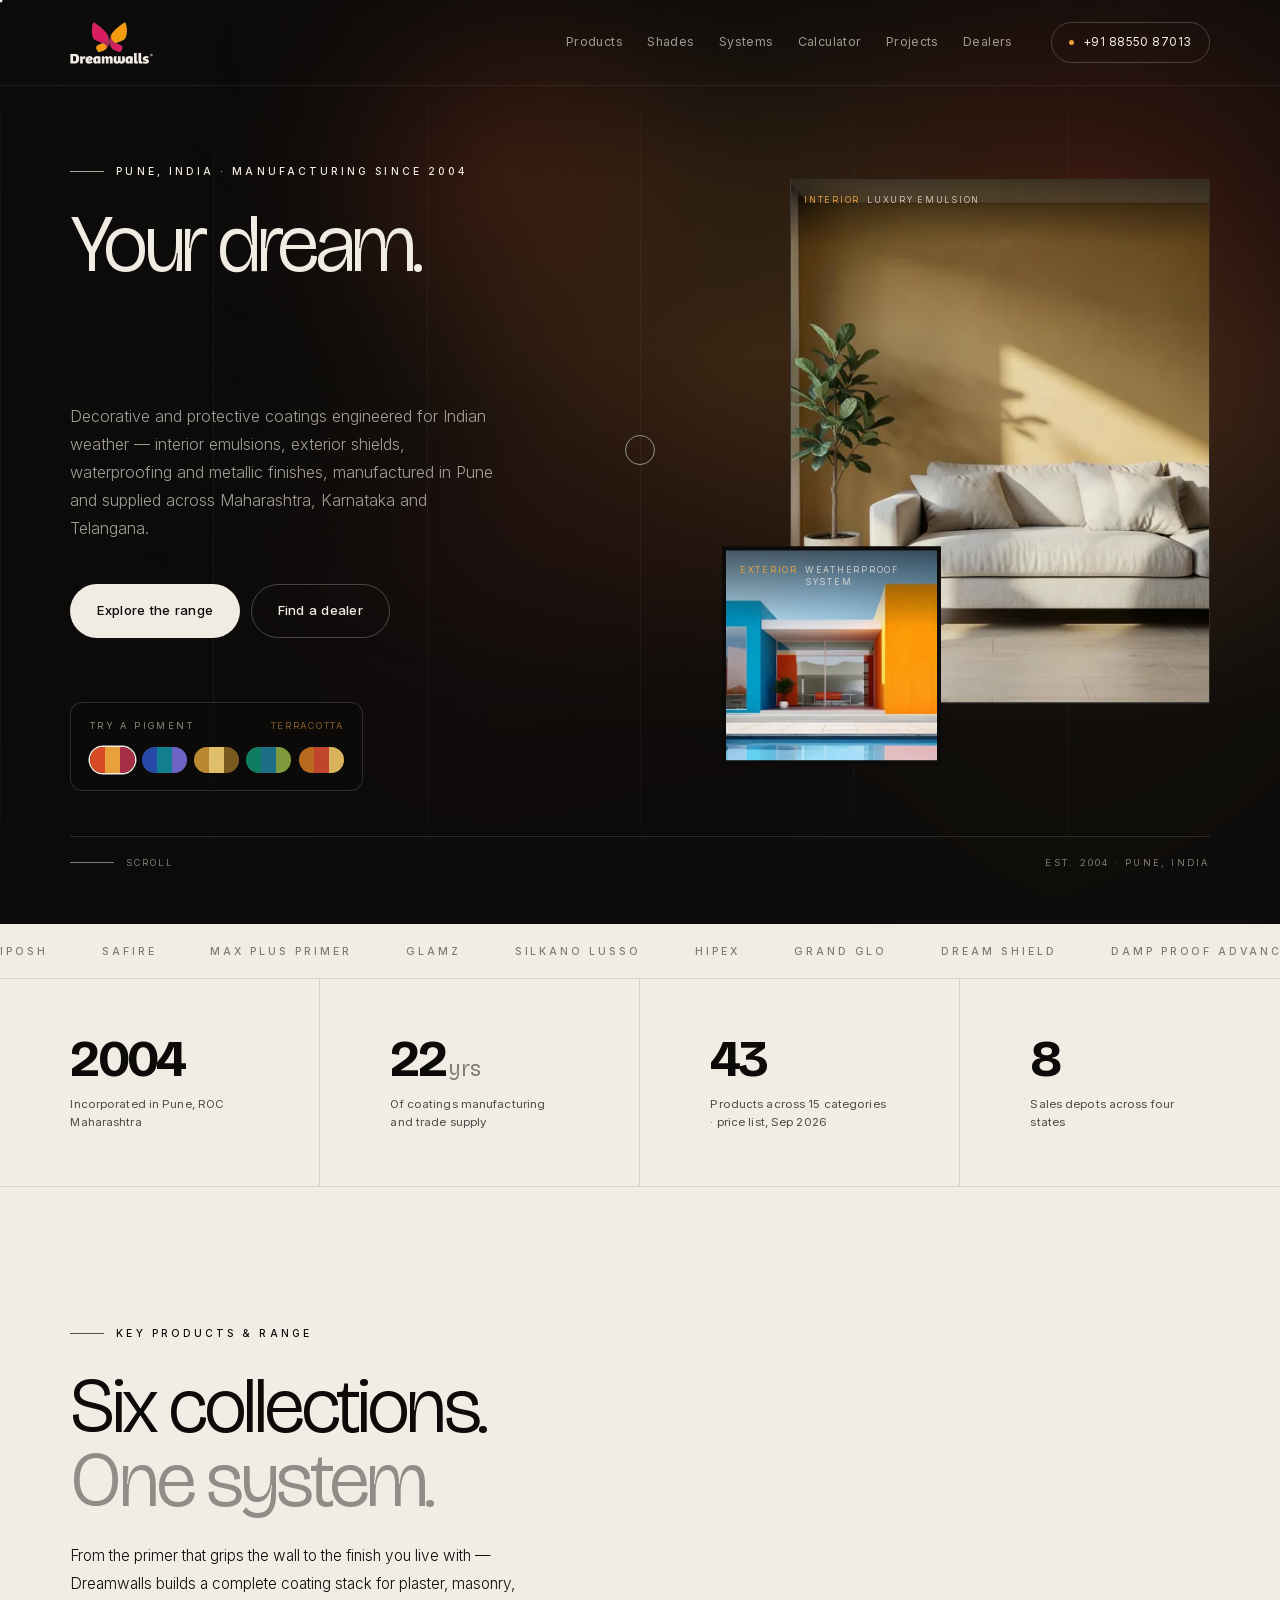
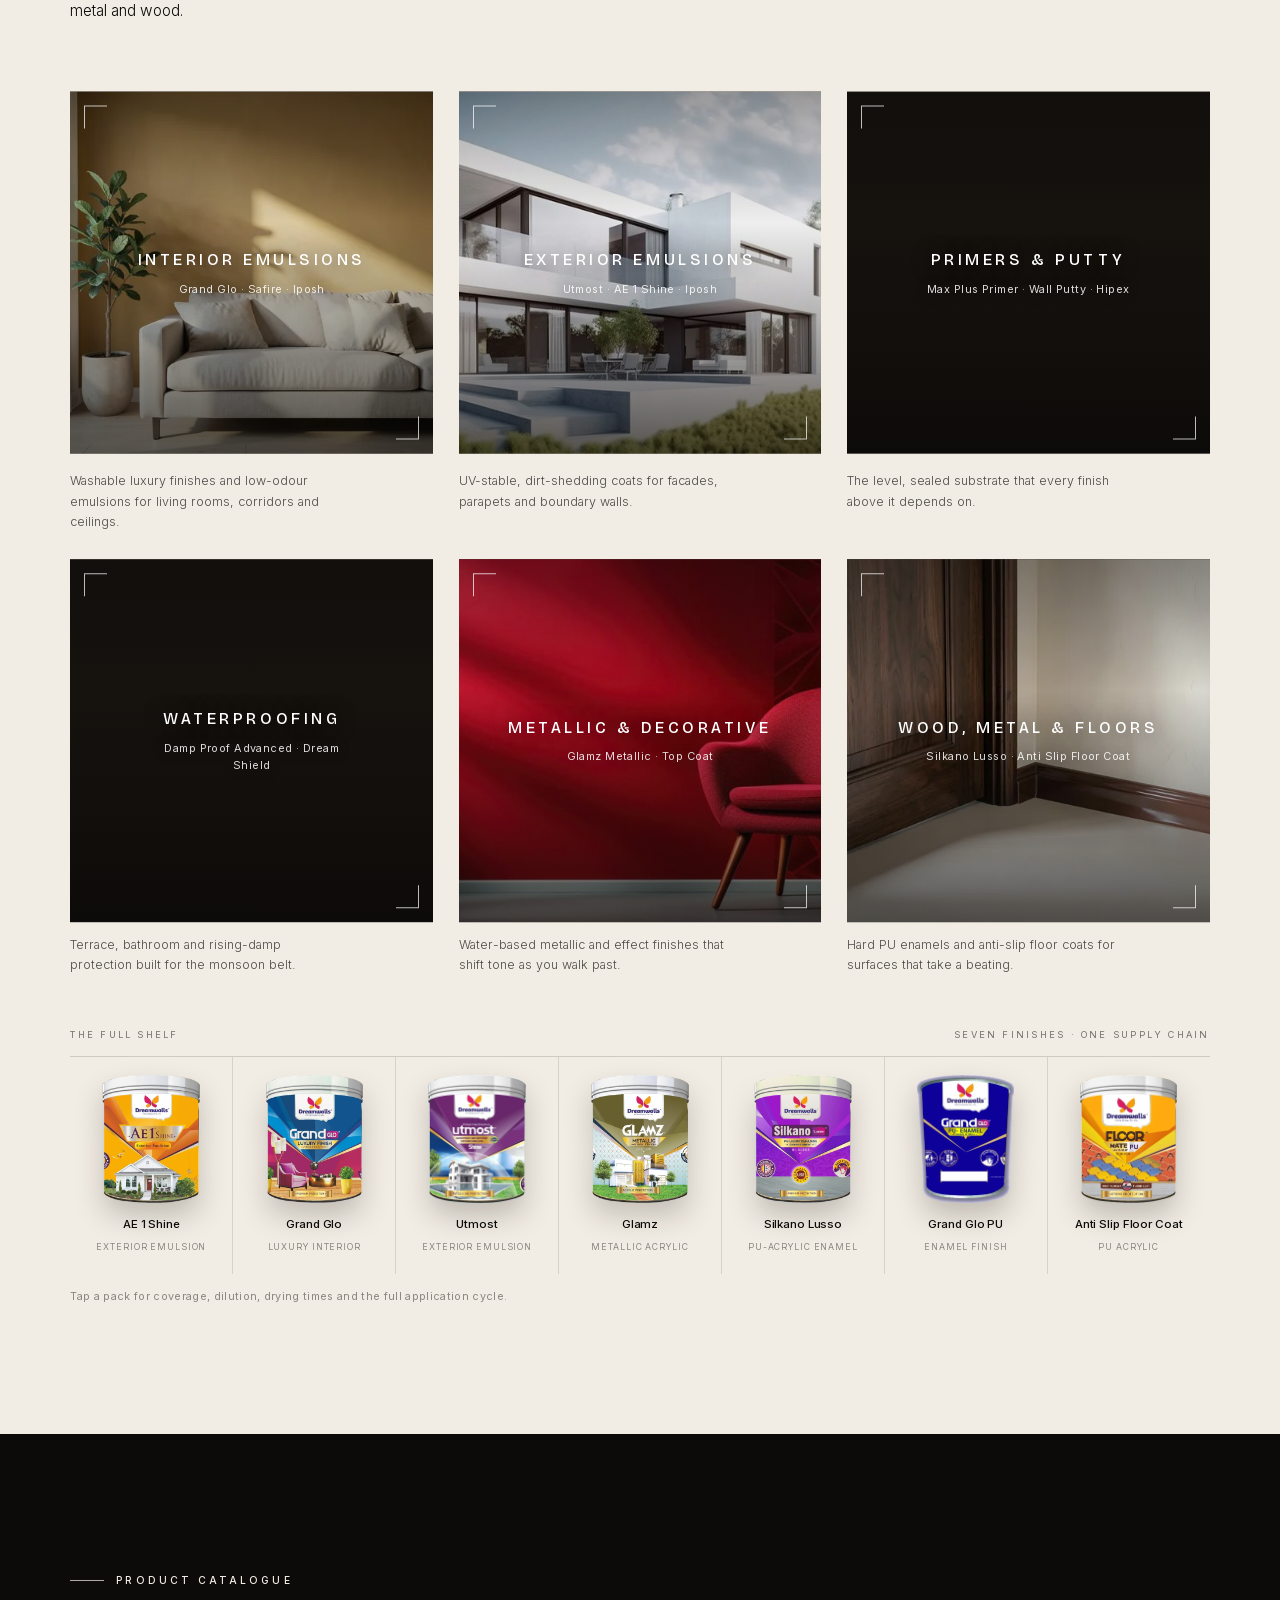
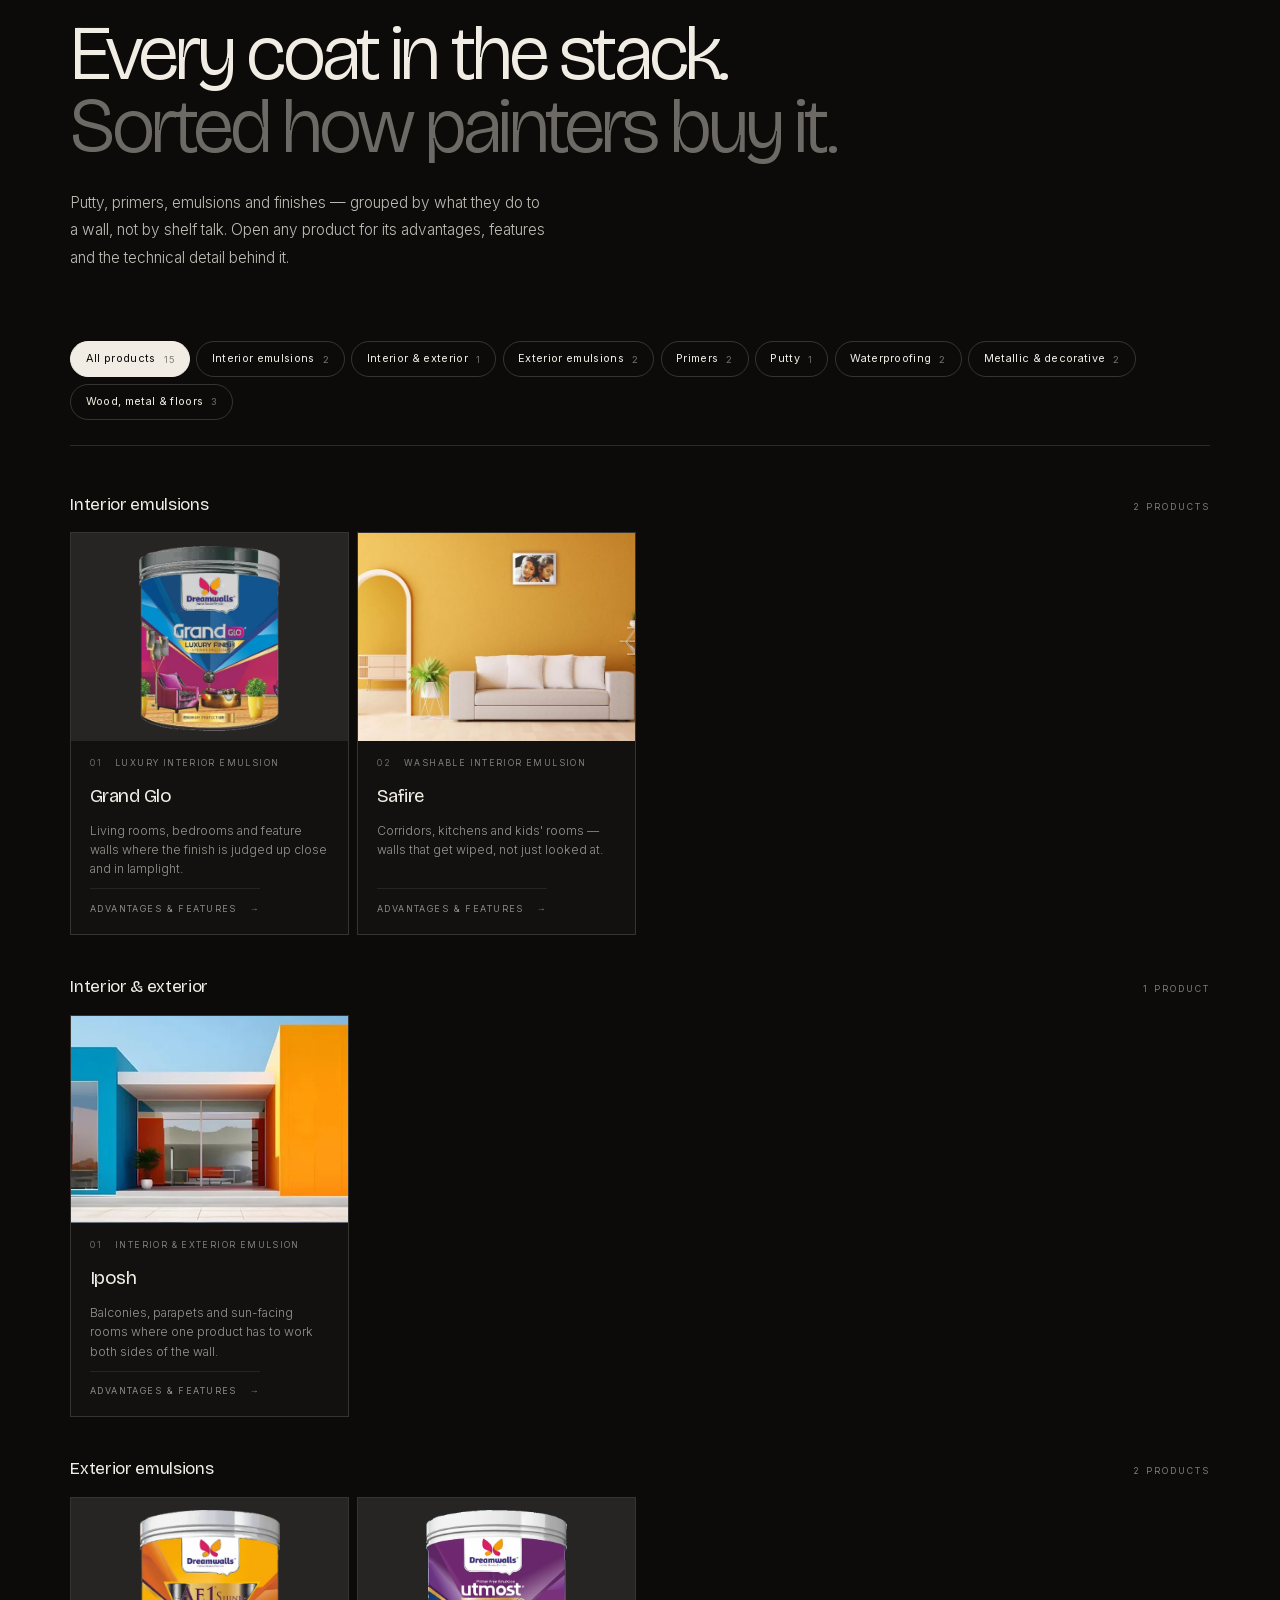
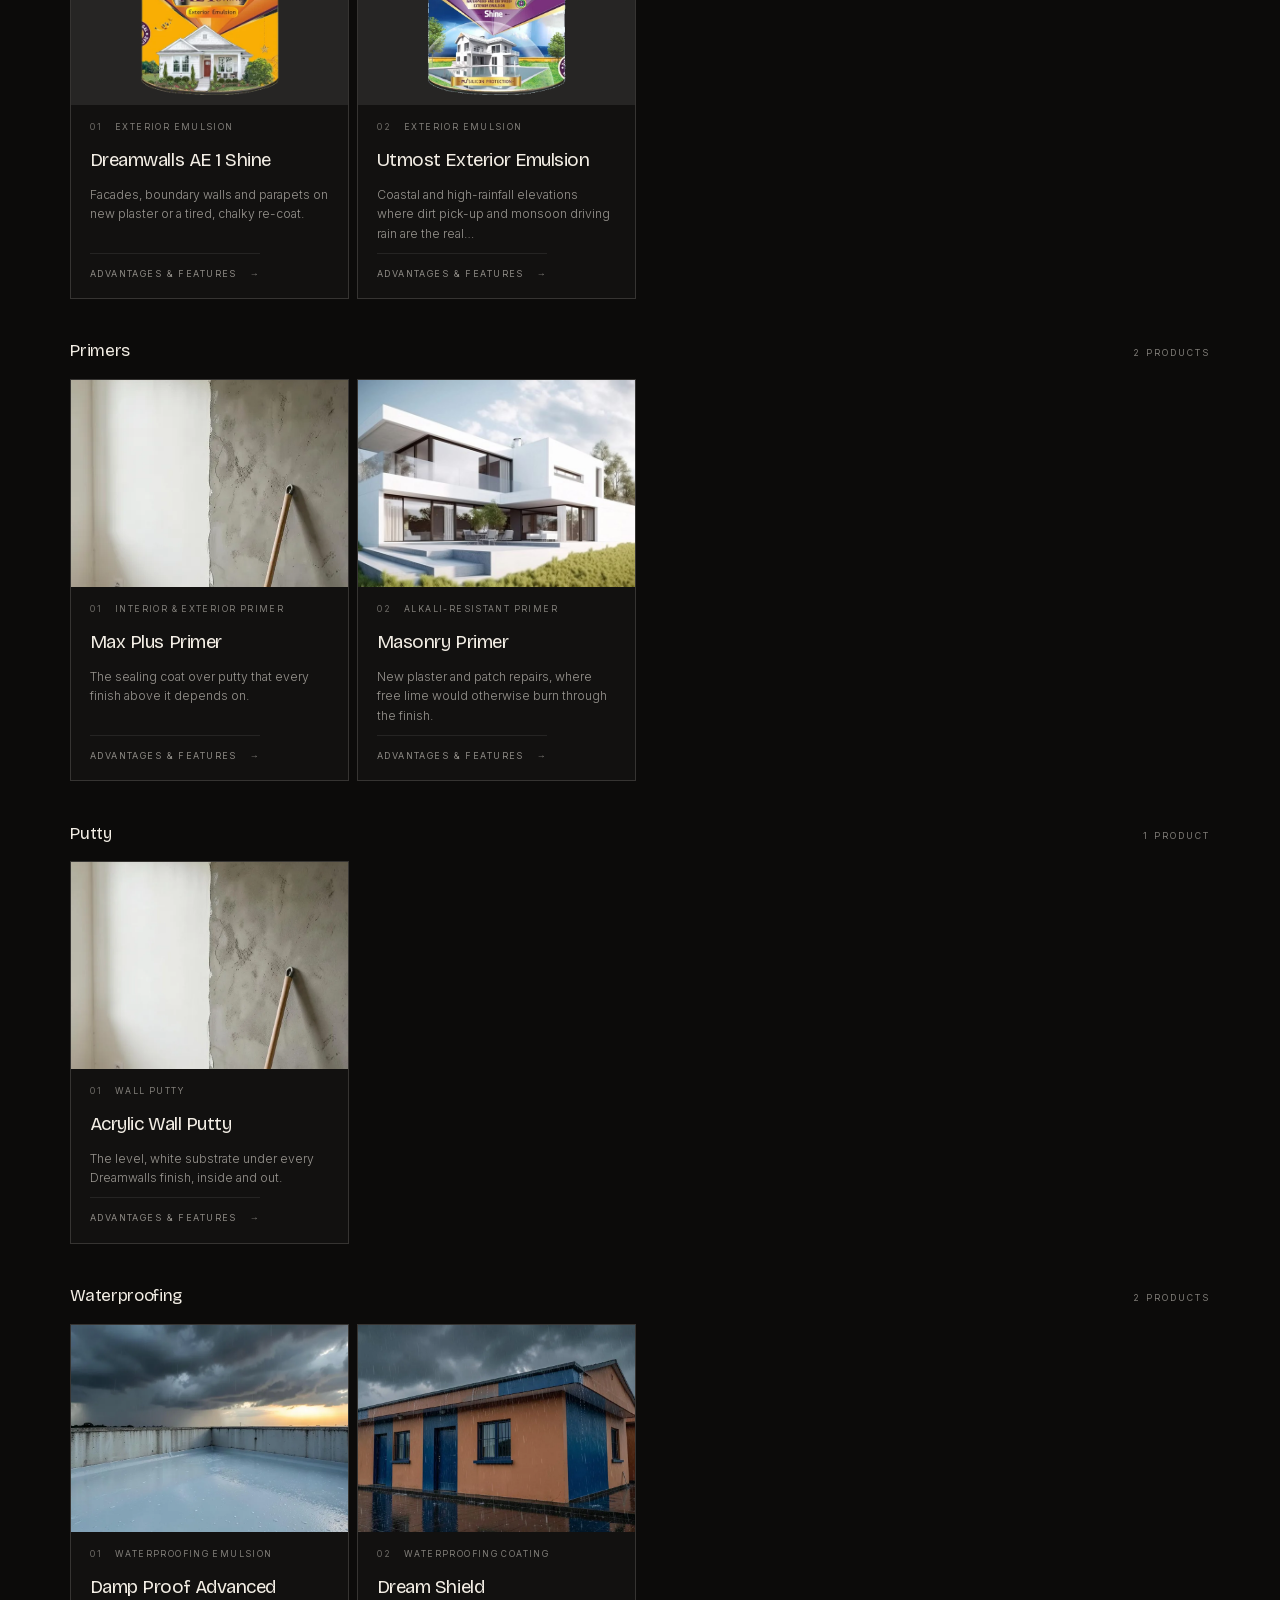
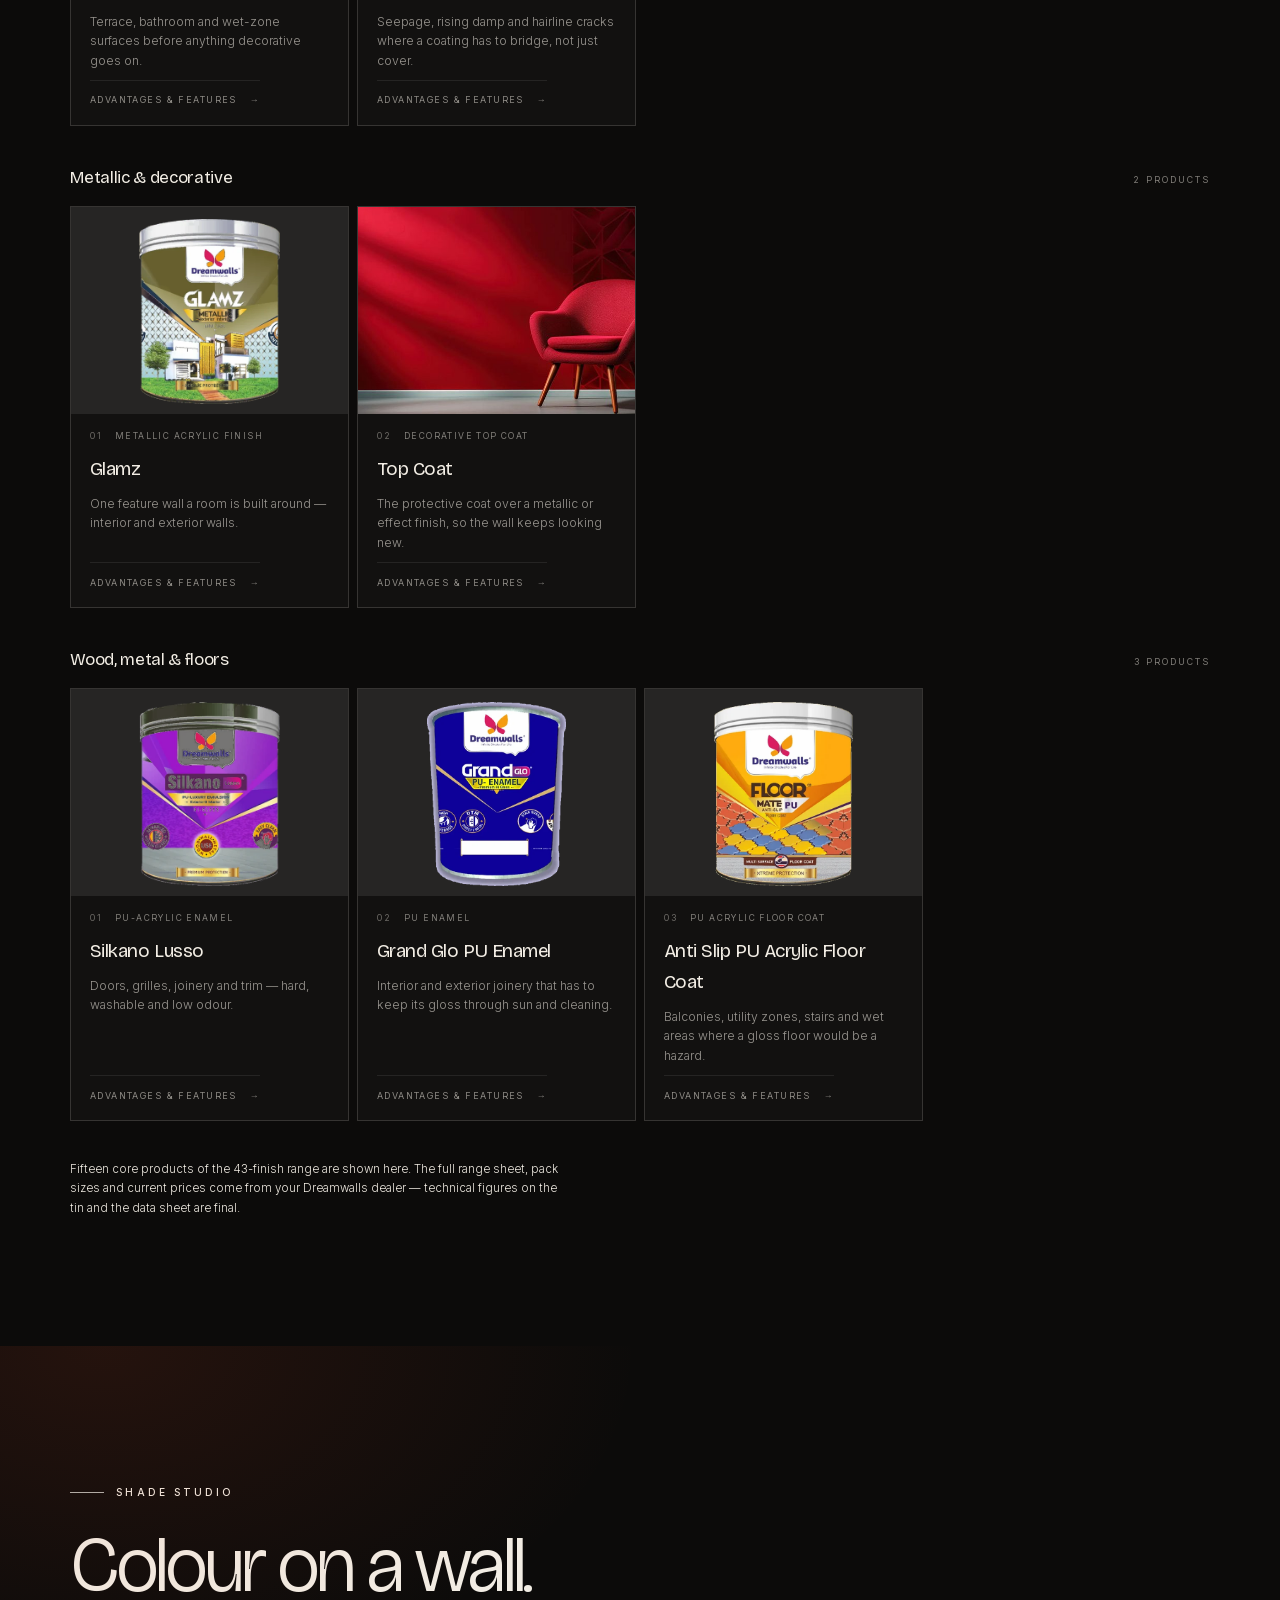
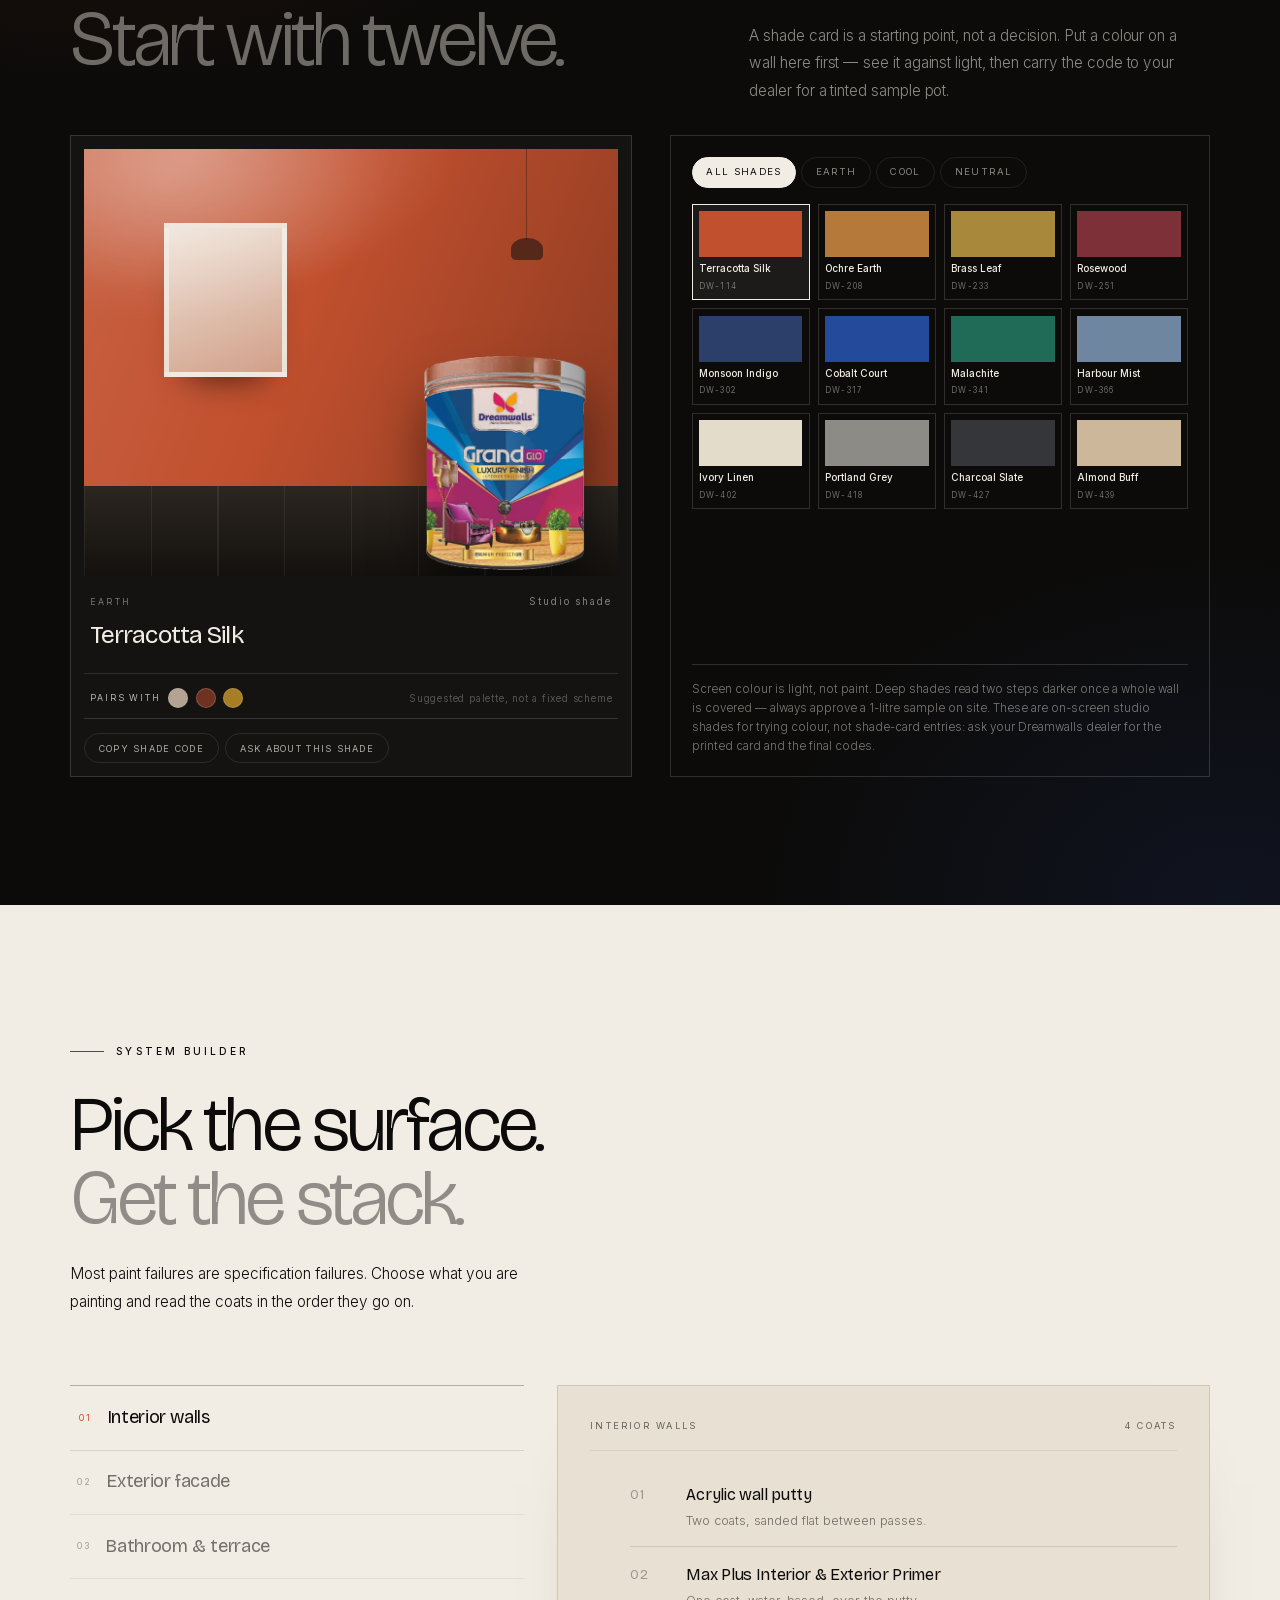
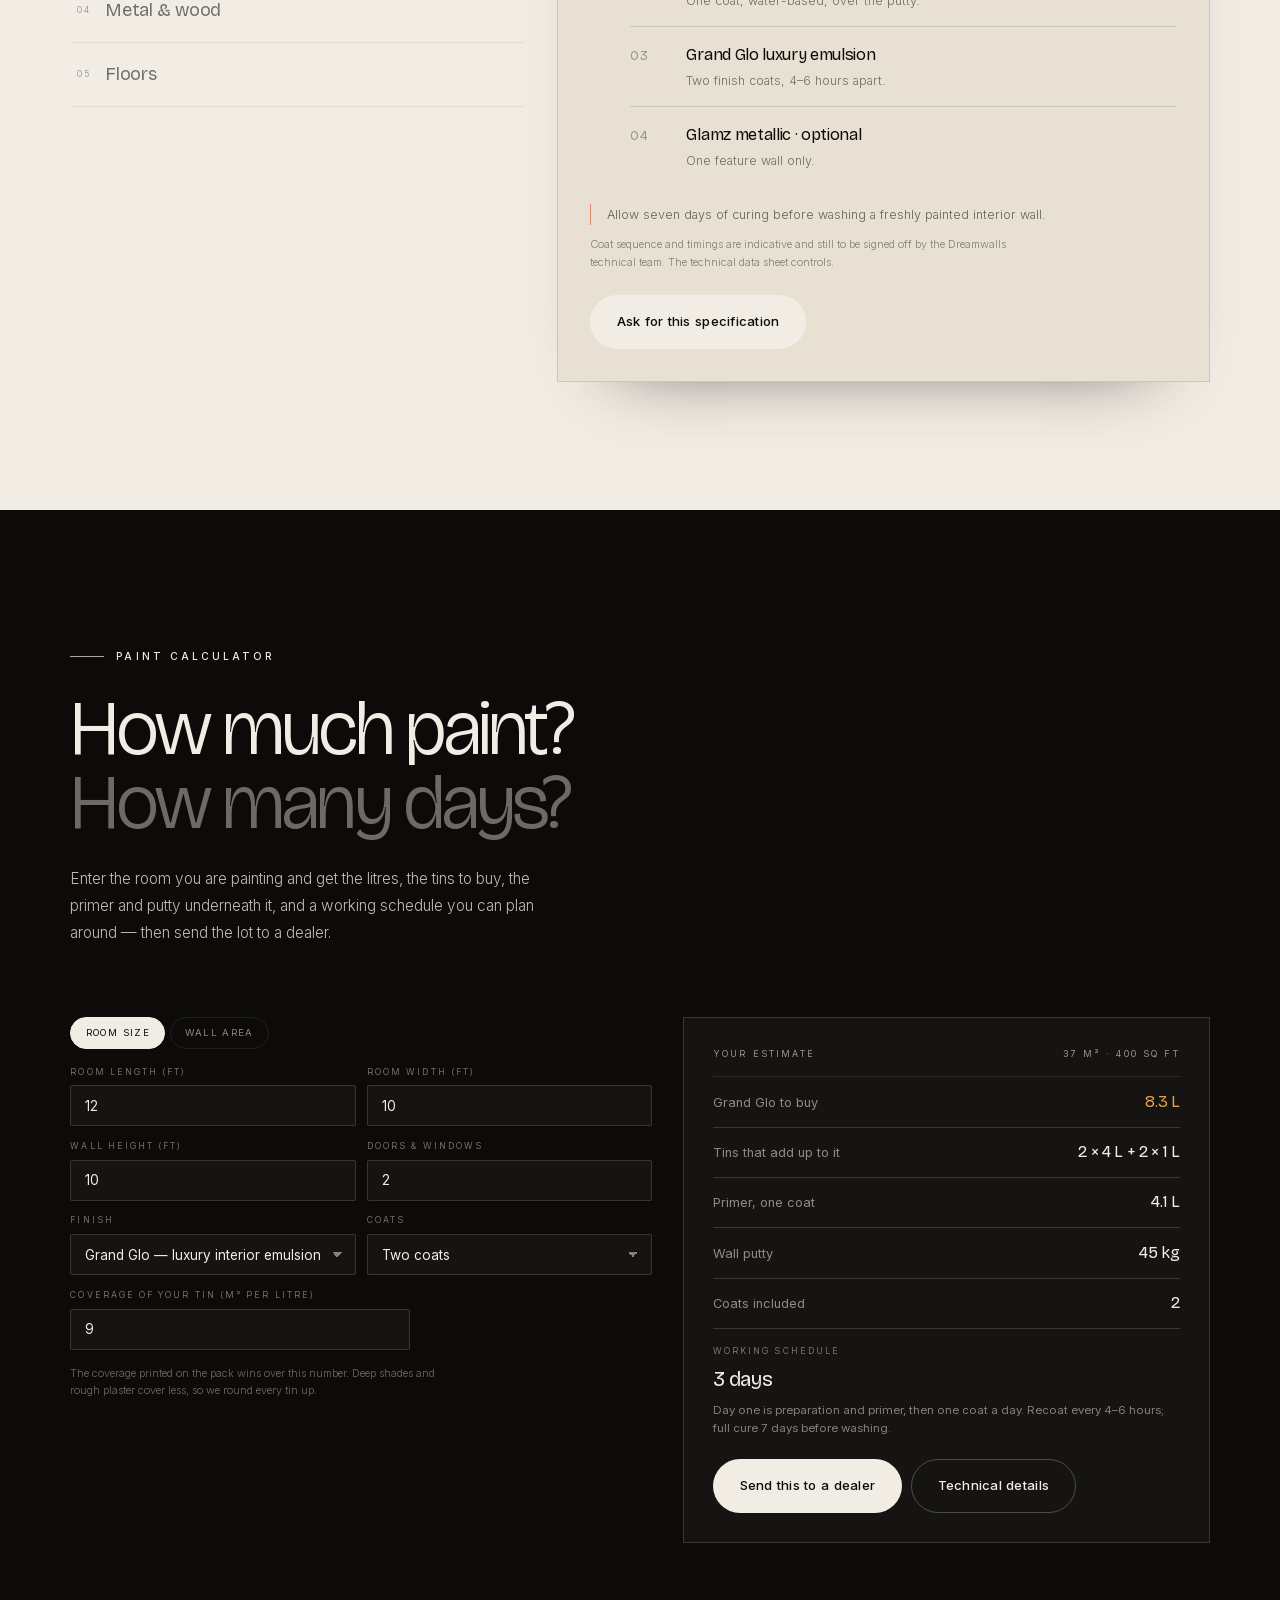
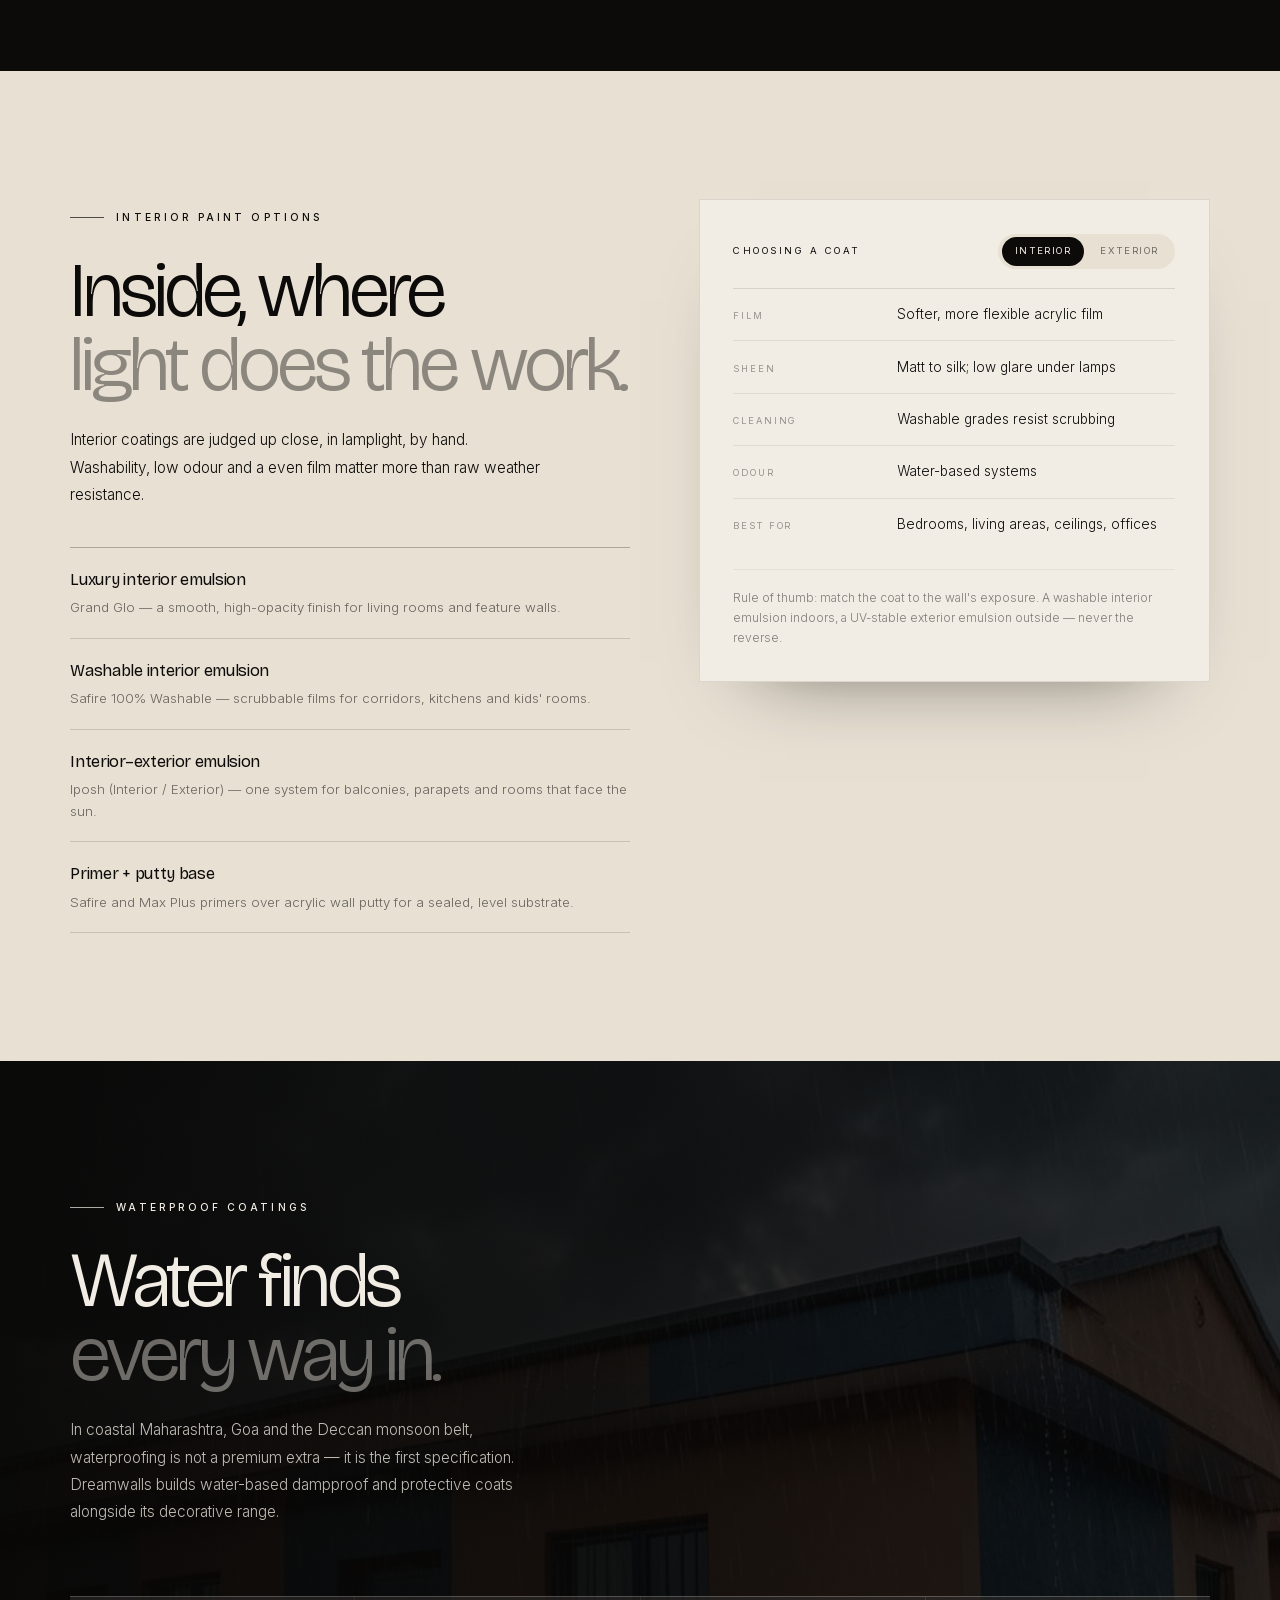
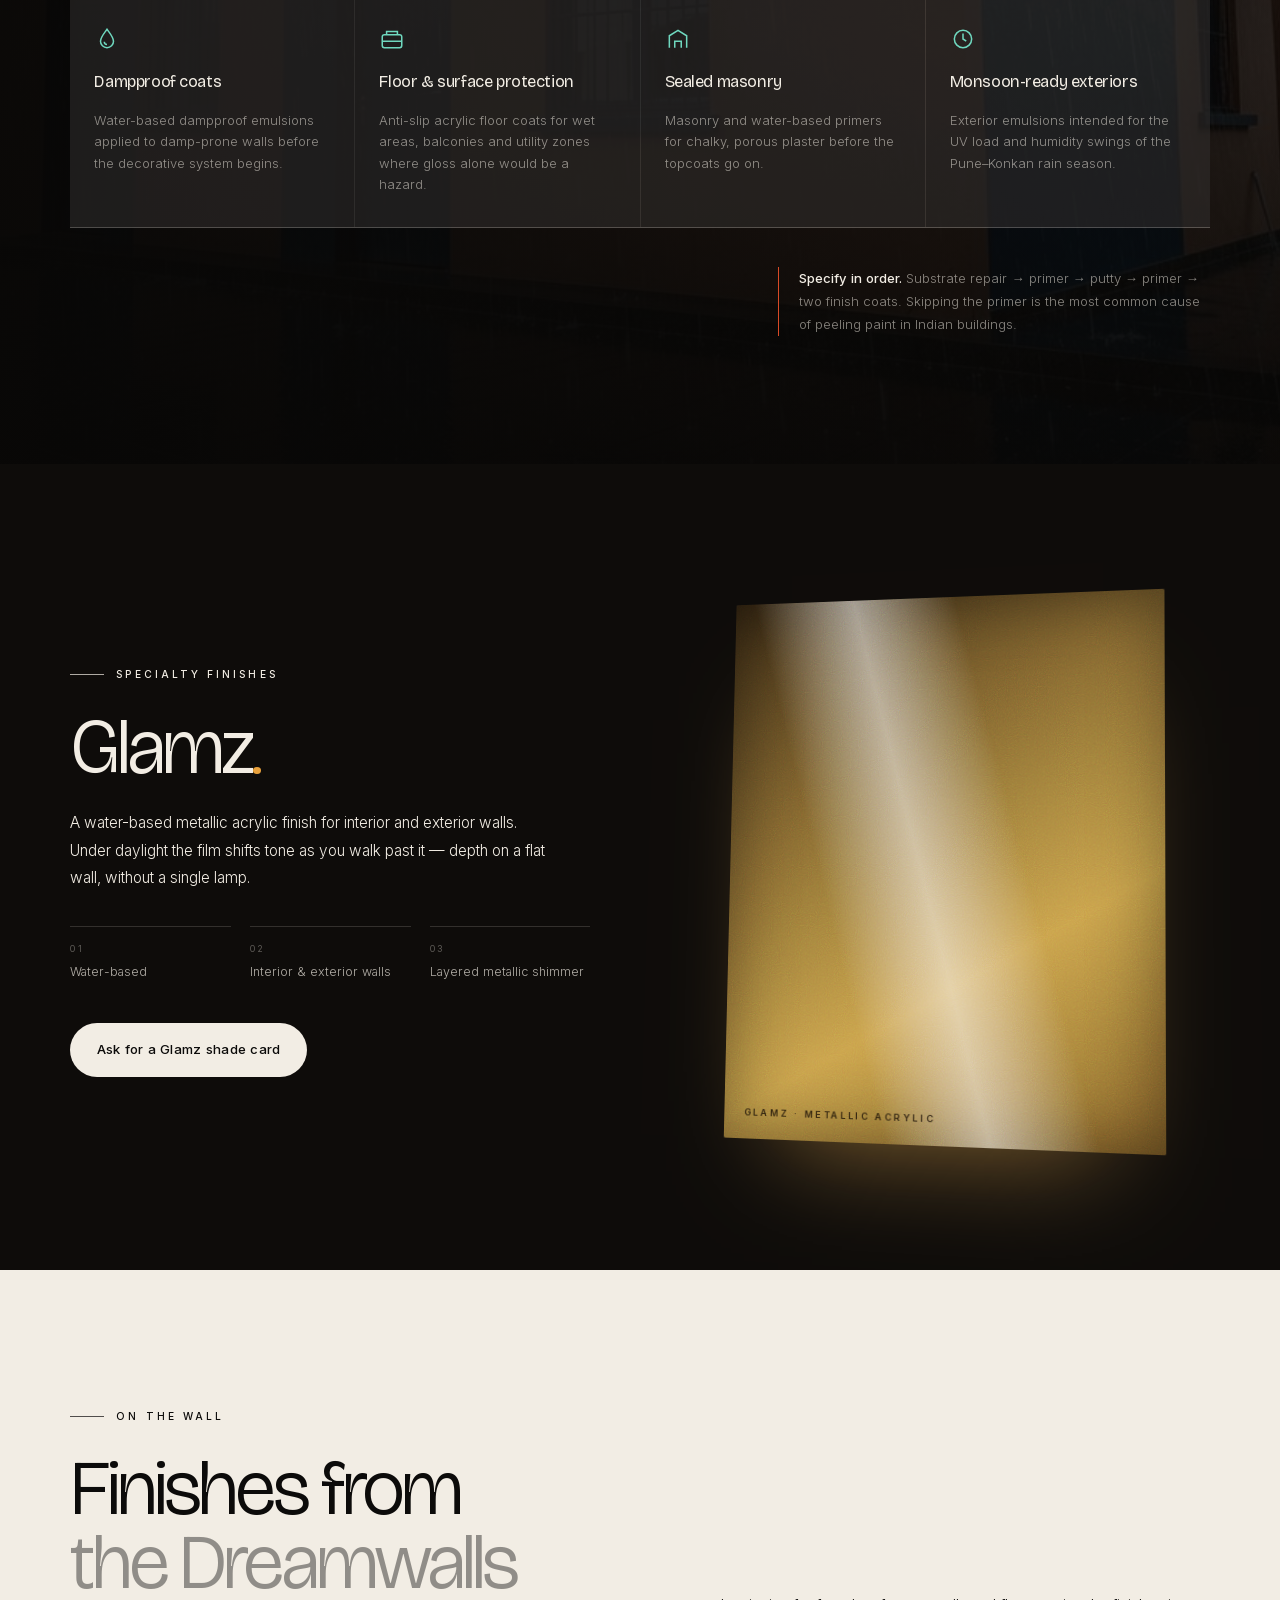
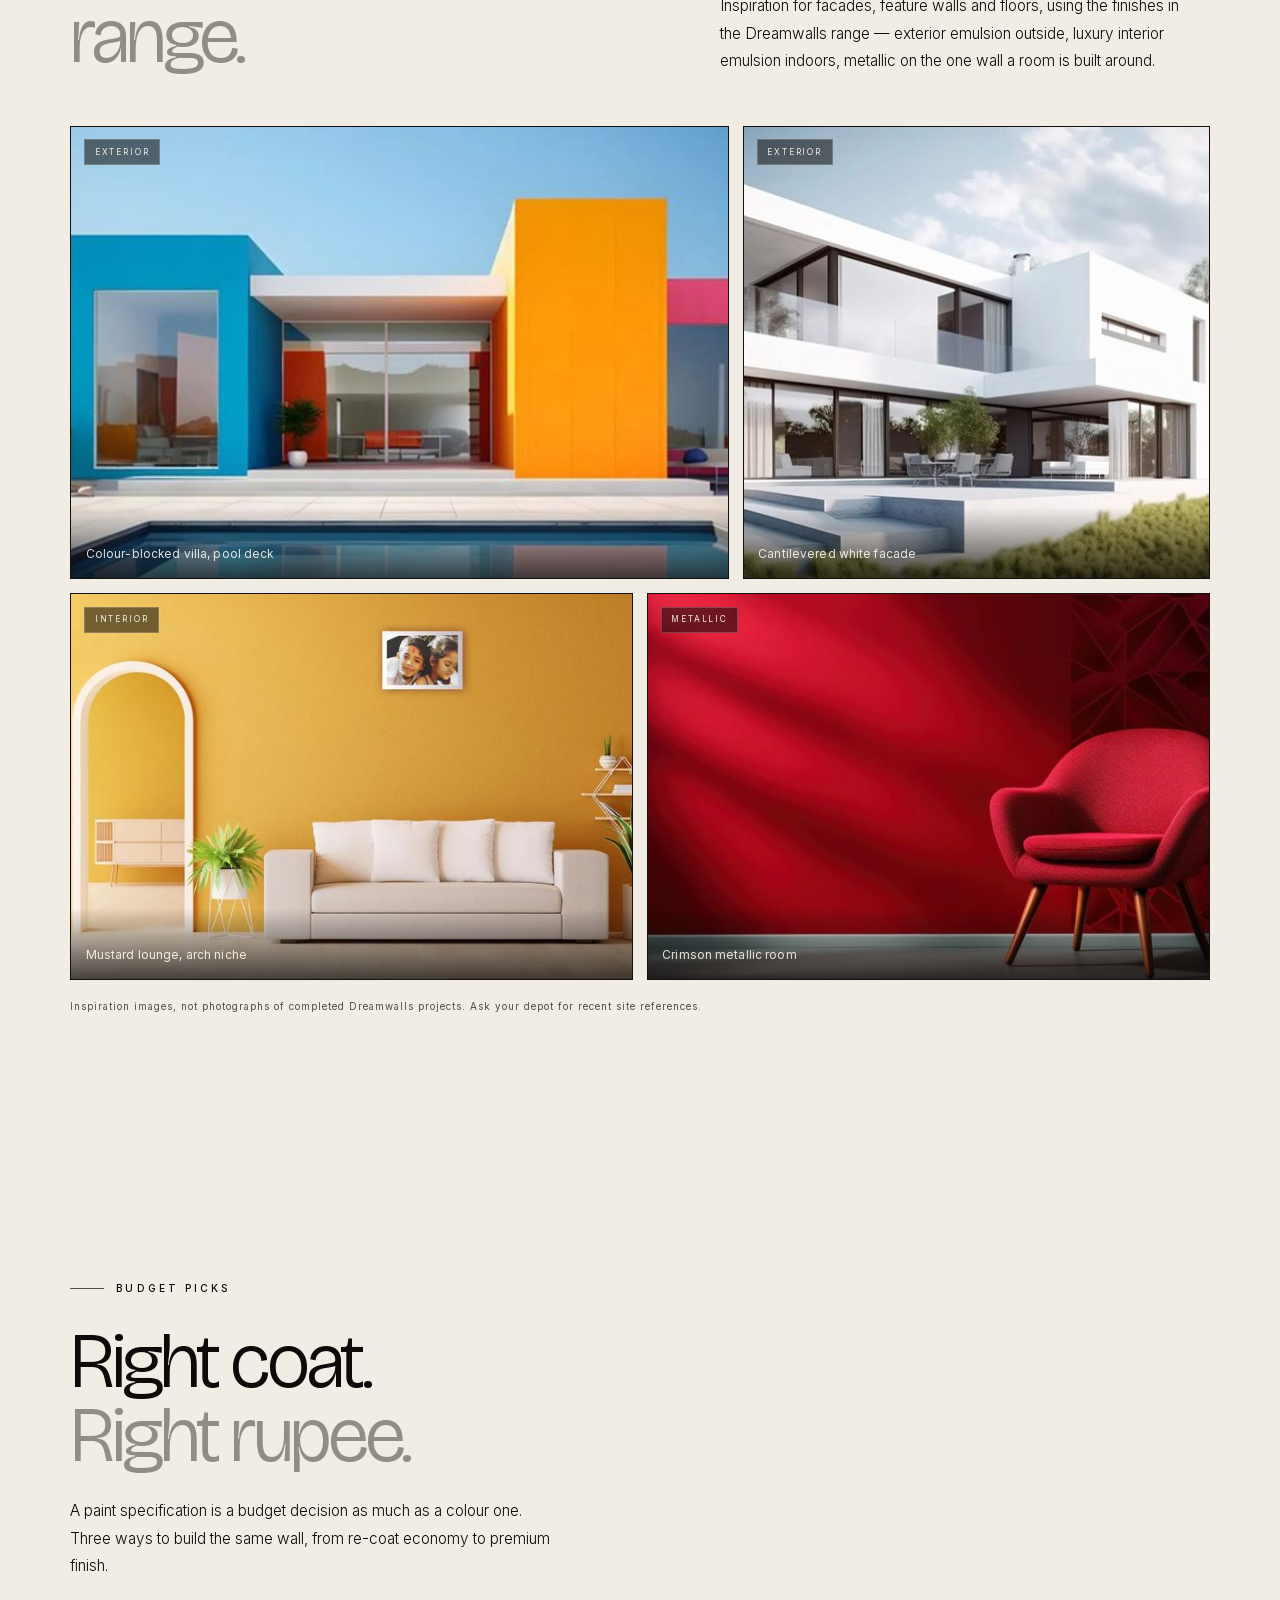
==== commit 3113fb98: "Update Dream Walls site build: product catalogue section, new asset hashes" ====
--- a/index.html
+++ b/index.html
@@ -86,8 +86,8 @@
     <link rel="icon" href="/favicon.ico" sizes="any" />
     <link rel="icon" type="image/png" href="/icon.png" />
     <link rel="apple-touch-icon" href="/icon.png" />
-    <script type="module" crossorigin src="/assets/index-Dc020x_b.js"></script>
-    <link rel="stylesheet" crossorigin href="/assets/index-CA2QbF-5.css">
+    <script type="module" crossorigin src="/assets/index-BApiXJHe.js"></script>
+    <link rel="stylesheet" crossorigin href="/assets/index-BSQXrFjx.css">
   </head>
   <body>
     <div class="grain" aria-hidden="true"></div>
@@ -99,7 +99,7 @@
         <img class="brand-logo" src="/logo-nav.png" alt="Dreamwalls Paints" width="320" height="163" />
       </a>
       <nav class="nav-links" aria-label="Primary">
-        <a href="#range">Range</a>
+        <a href="#products">Products</a>
         <a href="#shades">Shades</a>
         <a href="#systems">Systems</a>
         <a href="#calculator">Calculator</a>
@@ -446,6 +446,31 @@
           </ul>
           <p class="shelf-hint">Tap a pack for coverage, dilution, drying times and the full application cycle.</p>
         </div>
+      </section>
+
+      <!-- CATALOGUE -->
+      <section class="section catalogue" id="products">
+        <div class="section-head light">
+          <p class="eyebrow reveal">Product catalogue</p>
+          <h2 class="display reveal">Every coat in the stack.<br /><span class="thin">Sorted how painters buy it.</span></h2>
+          <p class="section-lede reveal">
+            Putty, primers, emulsions and finishes — grouped by what they do to a wall, not by
+            shelf talk. Open any product for its advantages, features and the technical detail
+            behind it.
+          </p>
+        </div>
+
+        <div class="cat-bar" id="catalogueCats" role="group" aria-label="Filter the catalogue by category"></div>
+
+        <p class="visually-hidden" id="catalogueStatus" role="status"></p>
+
+        <div class="cat-groups" id="catalogueBody"></div>
+
+        <p class="cat-note reveal">
+          Fifteen core products of the 43-finish range are shown here. The full range sheet, pack
+          sizes and current prices come from your Dreamwalls dealer — technical figures on the tin
+          and the data sheet are final.
+        </p>
       </section>
 
       <!-- SHADE STUDIO -->
@@ -1090,7 +1115,7 @@
           <img src="/logo-reverse.png" alt="Dreamwalls Paints — Infinite Shades For Life" width="310" height="179" />
         </div>
         <nav aria-label="Footer">
-          <a href="#range">Products</a>
+          <a href="#products">Products</a>
           <a href="#shades">Shade studio</a>
           <a href="#systems">System builder</a>
           <a href="#calculator">Paint calculator</a>
@@ -1125,16 +1150,37 @@
     <div class="sheet" id="productSheet" role="dialog" aria-modal="true" aria-labelledby="sheetName" hidden>
       <button class="sheet-close" aria-label="Close technical sheet">&times;</button>
       <div class="sheet-panel" tabindex="-1">
+        <div class="sheet-media" id="sheetMedia" hidden>
+          <img id="sheetMediaImg" alt="" />
+        </div>
         <p class="sheet-kicker" id="sheetFamily"></p>
         <h3 id="sheetName">Product</h3>
         <p class="sheet-use" id="sheetUse"></p>
 
-        <dl class="sheet-specs" id="sheetSpecs"></dl>
-
-        <div class="sheet-cycle">
-          <p class="sheet-cycle-label">Application cycle</p>
+        <div class="sheet-block" id="sheetAdvantages">
+          <p class="sheet-label">Advantages</p>
+          <ul class="sheet-list" id="sheetAdvList"></ul>
+        </div>
+
+        <div class="sheet-block" id="sheetFeatures">
+          <p class="sheet-label">Features</p>
+          <ul class="sheet-list sheet-list-dots" id="sheetFeatList"></ul>
+        </div>
+
+        <div class="sheet-block" id="sheetInfo">
+          <p class="sheet-label">Information</p>
+          <dl class="sheet-specs" id="sheetSpecs"></dl>
+        </div>
+
+        <div class="sheet-block sheet-cycle" id="sheetCycleBlock">
+          <p class="sheet-label">Application cycle</p>
           <ol id="sheetCycle"></ol>
         </div>
+
+        <p class="sheet-note" id="sheetDataNote" hidden>
+          Coverage, drying times and pack sizes for this product are confirmed on the tin and the
+          technical data sheet — ask your Dreamwalls dealer or message us for a copy.
+        </p>
 
         <p class="sheet-note">
           Planning figures for typical Indian plaster at around 30 °C. Substrate, colour depth
--- a/assets/index-BSQXrFjx.css
+++ b/assets/index-BSQXrFjx.css
@@ -0,0 +1 @@
+@font-face{font-family:Bricolage Grotesque;font-style:normal;font-weight:300 800;font-stretch:100%;font-display:swap;src:url(/assets/bricolage-grotesque-300-800-vietnamese-f849fa-Bsw--Lnt.woff2)format("woff2");unicode-range:U+102-103,U+110-111,U+128-129,U+168-169,U+1A0-1A1,U+1AF-1B0,U+300-301,U+303-304,U+308-309,U+323,U+329,U+1EA0-1EF9,U+20AB}@font-face{font-family:Bricolage Grotesque;font-style:normal;font-weight:300 800;font-stretch:100%;font-display:swap;src:url(/assets/bricolage-grotesque-300-800-latin-ext-6441e9-B82pxkPf.woff2)format("woff2");unicode-range:U+100-2BA,U+2BD-2C5,U+2C7-2CC,U+2CE-2D7,U+2DD-2FF,U+304,U+308,U+329,U+1D00-1DBF,U+1E00-1E9F,U+1EF2-1EFF,U+2020,U+20A0-20AB,U+20AD-20C4,U+2113,U+2C60-2C7F,U+A720-A7FF}@font-face{font-family:Bricolage Grotesque;font-style:normal;font-weight:300 800;font-stretch:100%;font-display:swap;src:url(/assets/bricolage-grotesque-300-800-latin-4efd1a-C23fTOVi.woff2)format("woff2");unicode-range:U+??,U+131,U+152-153,U+2BB-2BC,U+2C6,U+2DA,U+2DC,U+304,U+308,U+329,U+2000-206F,U+20AC,U+2122,U+2191,U+2193,U+2212,U+2215,U+FEFF,U+FFFD}@font-face{font-family:Inter;font-style:normal;font-weight:300;font-display:swap;src:url(/assets/inter-300-cyrillic-ext-724915-Cpd2YT5r.woff2)format("woff2");unicode-range:U+460-52F,U+1C80-1C8A,U+20B4,U+2DE0-2DFF,U+A640-A69F,U+FE2E-FE2F}@font-face{font-family:Inter;font-style:normal;font-weight:300;font-display:swap;src:url(/assets/inter-300-cyrillic-e34c5f-C5ekK6td.woff2)format("woff2");unicode-range:U+301,U+400-45F,U+490-491,U+4B0-4B1,U+2116}@font-face{font-family:Inter;font-style:normal;font-weight:300;font-display:swap;src:url(/assets/inter-300-greek-ext-6e1a6b-Ai74Rjx-.woff2)format("woff2");unicode-range:U+1F??}@font-face{font-family:Inter;font-style:normal;font-weight:300;font-display:swap;src:url(/assets/inter-300-greek-656bbe-BQL42Lnq.woff2)format("woff2");unicode-range:U+370-377,U+37A-37F,U+384-38A,U+38C,U+38E-3A1,U+3A3-3FF}@font-face{font-family:Inter;font-style:normal;font-weight:300;font-display:swap;src:url(/assets/inter-300-vietnamese-fc83e0-YEzCLjIM.woff2)format("woff2");unicode-range:U+102-103,U+110-111,U+128-129,U+168-169,U+1A0-1A1,U+1AF-1B0,U+300-301,U+303-304,U+308-309,U+323,U+329,U+1EA0-1EF9,U+20AB}@font-face{font-family:Inter;font-style:normal;font-weight:300;font-display:swap;src:url(/assets/inter-300-latin-ext-749a30-B_-bZUTo.woff2)format("woff2");unicode-range:U+100-2BA,U+2BD-2C5,U+2C7-2CC,U+2CE-2D7,U+2DD-2FF,U+304,U+308,U+329,U+1D00-1DBF,U+1E00-1E9F,U+1EF2-1EFF,U+2020,U+20A0-20AB,U+20AD-20C4,U+2113,U+2C60-2C7F,U+A720-A7FF}@font-face{font-family:Inter;font-style:normal;font-weight:300;font-display:swap;src:url(/assets/inter-300-latin-1ab1ad-8kRkwJBP.woff2)format("woff2");unicode-range:U+??,U+131,U+152-153,U+2BB-2BC,U+2C6,U+2DA,U+2DC,U+304,U+308,U+329,U+2000-206F,U+20AC,U+2122,U+2191,U+2193,U+2212,U+2215,U+FEFF,U+FFFD}@font-face{font-family:Inter;font-style:normal;font-weight:400;font-display:swap;src:url(/assets/inter-300-cyrillic-ext-724915-Cpd2YT5r.woff2)format("woff2");unicode-range:U+460-52F,U+1C80-1C8A,U+20B4,U+2DE0-2DFF,U+A640-A69F,U+FE2E-FE2F}@font-face{font-family:Inter;font-style:normal;font-weight:400;font-display:swap;src:url(/assets/inter-300-cyrillic-e34c5f-C5ekK6td.woff2)format("woff2");unicode-range:U+301,U+400-45F,U+490-491,U+4B0-4B1,U+2116}@font-face{font-family:Inter;font-style:normal;font-weight:400;font-display:swap;src:url(/assets/inter-300-greek-ext-6e1a6b-Ai74Rjx-.woff2)format("woff2");unicode-range:U+1F??}@font-face{font-family:Inter;font-style:normal;font-weight:400;font-display:swap;src:url(/assets/inter-300-greek-656bbe-BQL42Lnq.woff2)format("woff2");unicode-range:U+370-377,U+37A-37F,U+384-38A,U+38C,U+38E-3A1,U+3A3-3FF}@font-face{font-family:Inter;font-style:normal;font-weight:400;font-display:swap;src:url(/assets/inter-300-vietnamese-fc83e0-YEzCLjIM.woff2)format("woff2");unicode-range:U+102-103,U+110-111,U+128-129,U+168-169,U+1A0-1A1,U+1AF-1B0,U+300-301,U+303-304,U+308-309,U+323,U+329,U+1EA0-1EF9,U+20AB}@font-face{font-family:Inter;font-style:normal;font-weight:400;font-display:swap;src:url(/assets/inter-300-latin-ext-749a30-B_-bZUTo.woff2)format("woff2");unicode-range:U+100-2BA,U+2BD-2C5,U+2C7-2CC,U+2CE-2D7,U+2DD-2FF,U+304,U+308,U+329,U+1D00-1DBF,U+1E00-1E9F,U+1EF2-1EFF,U+2020,U+20A0-20AB,U+20AD-20C4,U+2113,U+2C60-2C7F,U+A720-A7FF}@font-face{font-family:Inter;font-style:normal;font-weight:400;font-display:swap;src:url(/assets/inter-300-latin-1ab1ad-8kRkwJBP.woff2)format("woff2");unicode-range:U+??,U+131,U+152-153,U+2BB-2BC,U+2C6,U+2DA,U+2DC,U+304,U+308,U+329,U+2000-206F,U+20AC,U+2122,U+2191,U+2193,U+2212,U+2215,U+FEFF,U+FFFD}@font-face{font-family:Inter;font-style:normal;font-weight:500;font-display:swap;src:url(/assets/inter-300-cyrillic-ext-724915-Cpd2YT5r.woff2)format("woff2");unicode-range:U+460-52F,U+1C80-1C8A,U+20B4,U+2DE0-2DFF,U+A640-A69F,U+FE2E-FE2F}@font-face{font-family:Inter;font-style:normal;font-weight:500;font-display:swap;src:url(/assets/inter-300-cyrillic-e34c5f-C5ekK6td.woff2)format("woff2");unicode-range:U+301,U+400-45F,U+490-491,U+4B0-4B1,U+2116}@font-face{font-family:Inter;font-style:normal;font-weight:500;font-display:swap;src:url(/assets/inter-300-greek-ext-6e1a6b-Ai74Rjx-.woff2)format("woff2");unicode-range:U+1F??}@font-face{font-family:Inter;font-style:normal;font-weight:500;font-display:swap;src:url(/assets/inter-300-greek-656bbe-BQL42Lnq.woff2)format("woff2");unicode-range:U+370-377,U+37A-37F,U+384-38A,U+38C,U+38E-3A1,U+3A3-3FF}@font-face{font-family:Inter;font-style:normal;font-weight:500;font-display:swap;src:url(/assets/inter-300-vietnamese-fc83e0-YEzCLjIM.woff2)format("woff2");unicode-range:U+102-103,U+110-111,U+128-129,U+168-169,U+1A0-1A1,U+1AF-1B0,U+300-301,U+303-304,U+308-309,U+323,U+329,U+1EA0-1EF9,U+20AB}@font-face{font-family:Inter;font-style:normal;font-weight:500;font-display:swap;src:url(/assets/inter-300-latin-ext-749a30-B_-bZUTo.woff2)format("woff2");unicode-range:U+100-2BA,U+2BD-2C5,U+2C7-2CC,U+2CE-2D7,U+2DD-2FF,U+304,U+308,U+329,U+1D00-1DBF,U+1E00-1E9F,U+1EF2-1EFF,U+2020,U+20A0-20AB,U+20AD-20C4,U+2113,U+2C60-2C7F,U+A720-A7FF}@font-face{font-family:Inter;font-style:normal;font-weight:500;font-display:swap;src:url(/assets/inter-300-latin-1ab1ad-8kRkwJBP.woff2)format("woff2");unicode-range:U+??,U+131,U+152-153,U+2BB-2BC,U+2C6,U+2DA,U+2DC,U+304,U+308,U+329,U+2000-206F,U+20AC,U+2122,U+2191,U+2193,U+2212,U+2215,U+FEFF,U+FFFD}@font-face{font-family:Inter;font-style:normal;font-weight:600;font-display:swap;src:url(/assets/inter-300-cyrillic-ext-724915-Cpd2YT5r.woff2)format("woff2");unicode-range:U+460-52F,U+1C80-1C8A,U+20B4,U+2DE0-2DFF,U+A640-A69F,U+FE2E-FE2F}@font-face{font-family:Inter;font-style:normal;font-weight:600;font-display:swap;src:url(/assets/inter-300-cyrillic-e34c5f-C5ekK6td.woff2)format("woff2");unicode-range:U+301,U+400-45F,U+490-491,U+4B0-4B1,U+2116}@font-face{font-family:Inter;font-style:normal;font-weight:600;font-display:swap;src:url(/assets/inter-300-greek-ext-6e1a6b-Ai74Rjx-.woff2)format("woff2");unicode-range:U+1F??}@font-face{font-family:Inter;font-style:normal;font-weight:600;font-display:swap;src:url(/assets/inter-300-greek-656bbe-BQL42Lnq.woff2)format("woff2");unicode-range:U+370-377,U+37A-37F,U+384-38A,U+38C,U+38E-3A1,U+3A3-3FF}@font-face{font-family:Inter;font-style:normal;font-weight:600;font-display:swap;src:url(/assets/inter-300-vietnamese-fc83e0-YEzCLjIM.woff2)format("woff2");unicode-range:U+102-103,U+110-111,U+128-129,U+168-169,U+1A0-1A1,U+1AF-1B0,U+300-301,U+303-304,U+308-309,U+323,U+329,U+1EA0-1EF9,U+20AB}@font-face{font-family:Inter;font-style:normal;font-weight:600;font-display:swap;src:url(/assets/inter-300-latin-ext-749a30-B_-bZUTo.woff2)format("woff2");unicode-range:U+100-2BA,U+2BD-2C5,U+2C7-2CC,U+2CE-2D7,U+2DD-2FF,U+304,U+308,U+329,U+1D00-1DBF,U+1E00-1E9F,U+1EF2-1EFF,U+2020,U+20A0-20AB,U+20AD-20C4,U+2113,U+2C60-2C7F,U+A720-A7FF}@font-face{font-family:Inter;font-style:normal;font-weight:600;font-display:swap;src:url(/assets/inter-300-latin-1ab1ad-8kRkwJBP.woff2)format("woff2");unicode-range:U+??,U+131,U+152-153,U+2BB-2BC,U+2C6,U+2DA,U+2DC,U+304,U+308,U+329,U+2000-206F,U+20AC,U+2122,U+2191,U+2193,U+2212,U+2215,U+FEFF,U+FFFD}:root{--ink:#0c0b0a;--ink-2:#141210;--ink-3:#1d1a16;--paper:#f2ede4;--paper-2:#e8e0d3;--paper-3:#dbd1c1;--line:#0c0b0a1f;--line-strong:#0c0b0a47;--line-light:#f2ede429;--pigment:#d94a26;--pigment-2:#e8a13c;--pigment-3:#a82f45;--display:"Bricolage Grotesque", "Helvetica Neue", Arial, sans-serif;--body:"Inter", "Helvetica Neue", Arial, sans-serif;--ease:cubic-bezier(.22, 1, .36, 1);--pad:clamp(1.25rem, 5.5vw, 7rem);--max:1420px}*{box-sizing:border-box}html{scroll-behavior:smooth;-webkit-text-size-adjust:100%}body{background:var(--paper);color:var(--ink);font-family:var(--body);-webkit-font-smoothing:antialiased;text-rendering:optimizelegibility;margin:0;font-weight:400;line-height:1.65;overflow-x:hidden}img,svg{max-width:100%;display:block}a{color:inherit;text-decoration:none}ul{margin:0;padding:0;list-style:none}button{font:inherit;color:inherit;cursor:pointer;background:0 0;border:0}:focus-visible{outline:1px solid var(--pigment-2);outline-offset:3px}::selection{background:var(--pigment);color:#fff}.grain{z-index:60;pointer-events:none;opacity:.032;mix-blend-mode:multiply;background-image:url("data:image/svg+xml,%3Csvg xmlns='http://www.w3.org/2000/svg' width='180' height='180'%3E%3Cfilter id='n'%3E%3CfeTurbulence type='fractalNoise' baseFrequency='0.8' numOctaves='4'/%3E%3C/filter%3E%3Crect width='180' height='180' filter='url(%23n)'/%3E%3C/svg%3E");position:fixed;inset:0}.scroll-progress{z-index:70;height:2px;position:fixed;top:0;left:0;right:0}.scroll-progress span{transform-origin:0;background:linear-gradient(90deg, var(--pigment), var(--pigment-2), var(--pigment-3));width:100%;height:100%;display:block;transform:scaleX(0)}.cursor{z-index:80;pointer-events:none;mix-blend-mode:difference;display:none;position:fixed;inset:0}.cursor-dot,.cursor-ring{border-radius:50%;position:absolute;top:0;left:0}.cursor-dot{background:#fff;width:5px;height:5px;transform:translate(-50%,-50%)}.cursor-ring{width:30px;height:30px;transition:width .3s var(--ease), height .3s var(--ease), border-color .3s;border:1px solid #fff9;transform:translate(-50%,-50%)}.cursor.is-active .cursor-ring{border-color:#fffffff2;width:56px;height:56px}@media (hover:hover) and (pointer:fine){.cursor{display:block}}.nav{z-index:50;padding:1.35rem var(--pad);color:var(--paper);transition:background .45s var(--ease), padding .45s var(--ease), backdrop-filter .45s;border-bottom:1px solid #f2ede414;align-items:center;gap:clamp(1rem,3vw,2.6rem);display:flex;position:fixed;top:0;left:0;right:0}.nav.is-stuck{-webkit-backdrop-filter:blur(20px)saturate(1.15);border-bottom-color:var(--line-light);background:#0c0b0af7;padding-top:.85rem;padding-bottom:.85rem}.brand{align-items:center;margin-right:auto;display:flex}.brand-logo{width:auto;height:clamp(32px,3.6vw,42px)}.nav-links{letter-spacing:.03em;gap:clamp(1rem,1.9vw,1.9rem);font-size:.78rem;display:flex}.nav-links a{opacity:.62;padding:.25rem 0;transition:opacity .3s;position:relative}.nav-links a:after{content:"";background:var(--pigment-2);transform-origin:100%;width:100%;height:1px;transition:transform .45s var(--ease);position:absolute;bottom:-2px;left:0;transform:scaleX(0)}.nav-links a:hover{opacity:1}.nav-links a:hover:after{transform-origin:0;transform:scaleX(1)}.nav-cta{letter-spacing:.04em;border:1px solid #f2ede438;border-radius:100px;align-items:center;gap:.55rem;padding:.62rem 1.05rem;font-size:.74rem;transition:border-color .3s,background .3s;display:inline-flex}.nav-cta:hover{background:#f2ede414;border-color:#f2ede499}.pulse{background:var(--pigment-2);border-radius:50%;width:5px;height:5px;animation:2.8s infinite pulse;box-shadow:0 0 #e8a13c99}@keyframes pulse{0%{box-shadow:0 0 #e8a13c80}70%{box-shadow:0 0 0 9px #e8a13c00}to{box-shadow:0 0 #e8a13c00}}.nav-toggle{flex-direction:column;gap:5px;width:30px;padding:6px 0;display:none}.nav-toggle span{width:100%;height:1.5px;transition:transform .3s var(--ease);background:currentColor}.hero{background:var(--ink);min-height:100svh;color:var(--paper);padding:clamp(7.5rem, 17vh, 12rem) var(--pad) clamp(3rem, 6vh, 5rem);isolation:isolate;flex-direction:column;justify-content:center;display:flex;position:relative;overflow:hidden}#pigment{z-index:-3;width:100%;height:100%;position:absolute;inset:0}.hero:before{content:"";z-index:-2;background:radial-gradient(110% 80% at 72% 0,#0c0b0a00 0%,#0c0b0a80 55%,#0c0b0af0 100%),linear-gradient(#0c0b0a73 0%,#0c0b0a00 38%,#0c0b0ab8 100%);position:absolute;inset:0}.hero:after{content:"";z-index:-1;pointer-events:none;opacity:.7;background-image:repeating-linear-gradient(90deg,#f2ede412 0 1px,#0000 1px 16.6667%);position:absolute;inset:0;-webkit-mask-image:linear-gradient(#0000 0%,#000 26% 76%,#0000 100%);mask-image:linear-gradient(#0000 0%,#000 26% 76%,#0000 100%)}.hero-inner{width:100%;max-width:var(--max);grid-template-columns:minmax(0,1.06fr) minmax(0,.8fr);align-items:center;gap:clamp(2rem,4vw,4.5rem);margin:0 auto;display:grid;position:relative}.hero-copy{min-width:0}.eyebrow{letter-spacing:.3em;text-transform:uppercase;opacity:.62;align-items:center;gap:.75rem;margin:0 0 1.8rem;font-size:.64rem;font-weight:500;display:inline-flex}.eyebrow:before{content:"";opacity:.7;background:currentColor;width:34px;height:1px}.hero-title{font-family:var(--display);letter-spacing:-.055em;margin:0 0 clamp(1.6rem,3vw,2.4rem);font-size:clamp(2.6rem,6.3vw,6.6rem);font-weight:300;line-height:.9}.hero-title .line{padding-bottom:.06em;display:block;overflow:hidden}.hero-title .line:first-child{opacity:.94}.hero-title .accent{background:linear-gradient(96deg, var(--pigment) 0%, var(--pigment-2) 48%, var(--pigment-3) 100%);color:#0000;-webkit-background-clip:text;background-clip:text;font-weight:400}.lede{color:#f2ede4a8;max-width:44ch;margin:0 0 clamp(1.8rem,3.5vw,2.6rem);font-size:clamp(.92rem,1.25vw,1.04rem);font-weight:300;line-height:1.75}.hero-actions{flex-wrap:wrap;gap:.7rem;margin-bottom:clamp(2.6rem,5vw,4rem);display:flex}.btn{letter-spacing:.02em;transition:transform .35s var(--ease), background .35s, color .35s, border-color .35s;will-change:transform;border:1px solid #0000;border-radius:100px;justify-content:center;align-items:center;gap:.55rem;padding:.95rem 1.6rem;font-size:.82rem;font-weight:500;display:inline-flex}.btn-solid{background:var(--paper);color:var(--ink)}.btn-solid:hover{background:var(--pigment-2);color:var(--ink)}.btn-ghost{color:var(--paper);border-color:#f2ede442}.btn-ghost:hover{background:#f2ede412;border-color:#f2ede4b3}.swatch-panel{-webkit-backdrop-filter:blur(16px)saturate(1.1);background:#0c0b0a61;border:1px solid #f2ede426;border-radius:12px;flex-direction:column;gap:.9rem;max-width:100%;padding:.95rem 1.15rem 1.05rem;display:inline-flex}.swatch-head{letter-spacing:.26em;text-transform:uppercase;opacity:.55;justify-content:space-between;align-items:baseline;gap:2rem;font-size:.58rem;display:flex}.swatch-name{color:var(--pigment-2);opacity:1;letter-spacing:.18em}.swatches{flex-wrap:wrap;gap:.45rem;display:flex}.swatch{height:26px;transition:transform .35s var(--ease), box-shadow .35s;border-radius:100px;padding:0;display:flex;overflow:hidden;box-shadow:inset 0 0 0 1px #f2ede433}.swatch i{width:15px;height:100%;display:block}.swatch:hover{transform:translateY(-3px)}.swatch.is-active{box-shadow:inset 0 0 0 1px #f2ede433, 0 0 0 1.5px var(--paper)}.hero-visual{justify-self:end;width:100%;max-width:420px;padding-bottom:clamp(2.5rem,5vw,3.8rem);position:relative}.hero-shot{background:var(--ink-2);border:1px solid #f2ede42e;margin:0;position:relative;overflow:hidden}.hero-shot img{object-fit:cover;width:100%;height:100%;display:block}.hero-shot.main{aspect-ratio:4/5;box-shadow:0 70px 110px -70px #000}.hero-shot.inset{aspect-ratio:1;background:var(--ink);border:4px solid var(--ink);width:52%;position:absolute;bottom:0;left:-16%;box-shadow:0 40px 80px -50px #000}.hero-shot figcaption{letter-spacing:.2em;text-transform:uppercase;color:#f2ede4c7;background:linear-gradient(#0c0b0a99,#0c0b0a00);align-items:baseline;gap:.45rem;padding:.85rem .85rem 2.4rem;font-size:.54rem;line-height:1.4;display:flex;position:absolute;top:0;left:0;right:0}.hero-shot figcaption span{color:var(--pigment-2)}@media (width<=1100px){.hero-inner{grid-template-columns:1fr;gap:2.6rem}.hero-visual{grid-template-columns:1.35fr 1fr;justify-self:start;align-items:end;gap:.6rem;max-width:100%;padding-bottom:0;display:grid}.hero-shot.main{aspect-ratio:4/3}.hero-shot.inset{aspect-ratio:1;border-width:1px;width:auto;position:static}}@media (width<=560px){.hero-shot.main{aspect-ratio:5/4}.hero-shot figcaption{letter-spacing:.14em;font-size:.5rem}}.hero-foot{width:100%;max-width:var(--max);letter-spacing:.24em;text-transform:uppercase;color:#f2ede480;border-top:1px solid #f2ede424;justify-content:space-between;align-items:center;gap:1.5rem;margin:clamp(2rem,5vh,3.5rem) auto 0;padding-top:1.1rem;font-size:.58rem;display:flex;position:relative}.hero-scroll{align-items:center;gap:.7rem;transition:color .3s;display:inline-flex}.hero-scroll:hover{color:var(--paper)}.hero-scroll-line{transform-origin:0;width:44px;height:1px;animation:scrollLine 2.8s var(--ease) infinite;background:currentColor;display:block}@keyframes scrollLine{0%{opacity:.4;transform:scaleX(.2)}50%{opacity:1;transform:scaleX(1)}to{opacity:.4;transform:scaleX(.2)}}.hero-foot-meta{text-align:right}@media (width<=640px){.hero-foot-meta{display:none}}.marquee{background:var(--paper);border-bottom:1px solid var(--line);padding:1.15rem 0;overflow:hidden}.marquee-track{width:max-content;animation:46s linear infinite marquee;display:flex}.marquee-track span{font-family:var(--body);letter-spacing:.28em;text-transform:uppercase;white-space:nowrap;opacity:.5;align-items:center;font-size:.66rem;font-weight:500;display:flex}.marquee-track em{color:var(--pigment);opacity:.9;margin:0 1.5rem;font-size:.8em;font-style:normal}@keyframes marquee{to{transform:translate(-50%)}}.stats{background:var(--paper);border-bottom:1px solid var(--line);grid-template-columns:repeat(4,1fr);display:grid}.stat{padding:clamp(2rem, 4.4vw, 3.4rem) var(--pad);border-right:1px solid var(--line);flex-direction:column;gap:.7rem;display:flex}.stat:last-child{border-right:0}.stat-num{font-family:var(--display);letter-spacing:-.055em;align-items:baseline;gap:.18rem;font-size:clamp(2rem,4vw,3.2rem);font-weight:300;line-height:1;display:flex}.stat-num i{opacity:.5;letter-spacing:0;font-size:.42em;font-style:normal;font-weight:400}.stat-label{opacity:.55;letter-spacing:.01em;max-width:24ch;font-size:.72rem;line-height:1.55}@media (width<=900px){.stats{grid-template-columns:repeat(2,1fr)}.stat{padding-left:1.4rem;padding-right:1.4rem}.stat:nth-child(2){border-right:0}.stat:first-child,.stat:nth-child(2){border-bottom:1px solid var(--line)}}@media (width<=520px){.stats{grid-template-columns:1fr}.stat{border-right:0;border-bottom:1px solid var(--line)}.stat:last-child{border-bottom:0}}.section{padding:clamp(5rem, 10vw, 9rem) var(--pad);position:relative}section[id]{scroll-margin-top:78px}.section-head{max-width:940px;margin-bottom:clamp(2.8rem,5.5vw,4.8rem)}.display{font-family:var(--display);letter-spacing:-.05em;margin:0 0 1.5rem;font-size:clamp(2.35rem,6vw,5rem);font-weight:300;line-height:.96}.display .thin{opacity:.42;font-weight:200}.section-lede{opacity:.6;max-width:48ch;margin:0;font-size:clamp(.9rem,1.2vw,1rem);font-weight:300;line-height:1.78}.range{background:var(--paper)}.range-grid{background:var(--line);border-top:1px solid var(--line-strong);border-bottom:1px solid var(--line);grid-template-columns:repeat(3,1fr);gap:1px;display:grid}.range-card{background:var(--paper);transition:background .5s var(--ease), color .5s var(--ease);transform-style:preserve-3d;flex-direction:column;gap:1rem;padding:1.5rem 1.5rem 2.1rem;display:flex;position:relative}.range-card:before{content:"";background:linear-gradient(90deg, var(--pigment), var(--pigment-2), var(--pigment-3));transform-origin:0;height:2px;transition:transform .6s var(--ease);z-index:3;position:absolute;top:-1px;left:0;right:0;transform:scaleX(0)}.range-card:hover{background:var(--ink);color:var(--paper)}.range-card:hover:before{transform:scaleX(1)}.range-card:hover .chips li{border-color:#f2ede438}.range-card:hover .range-index{opacity:.6}.range-visual{background:var(--paper-2);isolation:isolate;height:clamp(150px,16vw,210px);position:relative;overflow:hidden}.range-visual:after{content:"";opacity:.5;z-index:2;pointer-events:none;background-image:repeating-linear-gradient(90deg,#0c0b0a12 0 1px,#0000 1px 12.5%);position:absolute;inset:0}.range-visual span{filter:blur(3px);transition:transform 1.1s var(--ease);border-radius:50%;position:absolute}.range-card:hover .range-visual span:first-child{transform:scale(1.22)translate(-5%,7%)}.range-card:hover .range-visual span:last-child{transform:scale(1.12)translate(7%,-5%)}.range-visual .pack{z-index:3;filter:drop-shadow(0 18px 18px #0c0b0a6b);width:auto;transition:transform .9s var(--ease);position:absolute}.range-visual .pack-a{height:88%;bottom:-3%;right:6%}.range-visual .pack-b{height:61%;bottom:7%;left:5%}.range-card:hover .range-visual .pack-a{transform:translateY(-5%)rotate(-1.5deg)}.range-card:hover .range-visual .pack-b{transform:translateY(-3%)rotate(1.5deg)}.visual-emulsion span:first-child{background:radial-gradient(circle at 35% 35%,#e0764a,#c33c22 55%,#6d1a24 100%);width:82%;height:155%;top:-22%;left:-16%}.visual-emulsion span:last-child{mix-blend-mode:screen;opacity:.85;background:radial-gradient(circle at 60% 40%,#f3d3a1,#e8a13c 58%,#e8a13c26);width:64%;height:105%;bottom:-28%;right:-14%}.visual-decor span:first-child{filter:blur(8px);background:conic-gradient(from 210deg,#e6cb92,#b8892f,#f0e0bb,#6f4a16,#e6cb92);width:76%;height:76%;top:8%;left:6%}.visual-decor span:last-child{mix-blend-mode:multiply;opacity:.9;background:radial-gradient(circle at 30% 30%,#7a2b45,#3b121f 68%,#140b10);width:82%;height:82%;bottom:-22%;right:-20%}.visual-putty span:first-child{background:linear-gradient(150deg,#f0e9dc,#d2c7b4 45%,#a4947c);width:88%;height:125%;top:-8%;left:-12%}.visual-putty span:last-child{opacity:.9;filter:blur(6px);background:radial-gradient(circle at 40% 40%,#fbf6ea,#d8ccb8);width:58%;height:58%;bottom:7%;right:5%}.range-index{letter-spacing:.26em;opacity:.4;margin:.35rem 0 0;font-size:.6rem}.range-card h3{font-family:var(--display);letter-spacing:-.035em;margin:0;font-size:clamp(1.28rem,1.9vw,1.58rem);font-weight:400;line-height:1.15}.range-card p{opacity:.62;margin:0;font-size:.86rem;font-weight:300;line-height:1.7}.chips{flex-wrap:wrap;gap:.35rem;margin-top:auto;padding-top:.9rem;display:flex}.chips li{letter-spacing:.08em;text-transform:uppercase;border:1px solid var(--line);white-space:nowrap;border-radius:3px;padding:.34rem .62rem;font-size:.6rem;transition:border-color .3s}@media (width<=950px){.range-grid{grid-template-columns:1fr}}.split{background:var(--paper-2);grid-template-columns:1.05fr .95fr;align-items:start;gap:clamp(2.5rem,5vw,5.5rem);display:grid}.split-copy{max-width:560px}.stack{border-top:1px solid var(--line-strong);flex-direction:column;margin-top:2.4rem;display:flex}.stack li{transition:padding-left .4s var(--ease);border-bottom:1px solid #0c0b0a24;flex-direction:column;gap:.25rem;padding:1.2rem 0;display:flex}.stack li:hover{padding-left:.6rem}.stack strong{font-family:var(--display);letter-spacing:-.02em;font-size:1rem;font-weight:400}.stack span{opacity:.58;font-size:.83rem;font-weight:300;line-height:1.6}.compare{background:var(--paper);border:1px solid #0c0b0a1a;padding:clamp(1.4rem,3vw,2.1rem);position:sticky;top:110px;box-shadow:0 40px 80px -60px #0c0b0ab3}.compare-head{border-bottom:1px solid var(--line);letter-spacing:.26em;text-transform:uppercase;justify-content:space-between;align-items:center;gap:1rem;padding-bottom:1.2rem;font-size:.6rem;display:flex}.compare-toggle{background:var(--paper-2);border-radius:100px;gap:.15rem;padding:.2rem;display:flex}.compare-toggle button{letter-spacing:.14em;text-transform:uppercase;opacity:.55;border-radius:100px;padding:.4rem .85rem;font-size:.6rem;transition:background .35s,color .35s}.compare-toggle button.is-active{background:var(--ink);color:var(--paper);opacity:1}.compare-body dl{margin:0}.compare-body dl>div{border-bottom:1px solid #0c0b0a14;grid-template-columns:.8fr 1.5fr;gap:1rem;padding:.95rem 0;display:grid}.compare-body dl>div:last-child{border-bottom:0}.compare-body dt{letter-spacing:.2em;text-transform:uppercase;opacity:.4;padding-top:.25rem;font-size:.58rem}.compare-body dd{margin:0;font-size:.85rem;font-weight:300;line-height:1.55}.compare-note{opacity:.5;border-top:1px solid var(--line);margin:1.2rem 0 0;padding-top:1.1rem;font-size:.75rem;font-weight:300;line-height:1.65}@media (width<=950px){.split{grid-template-columns:1fr}.compare{position:static}}.waterproof{background:var(--ink);color:var(--paper);isolation:isolate;overflow:hidden}.water-bg{z-index:-1;filter:saturate(.9);background:linear-gradient(90deg,#080706f0 0%,#080706c2 48%,#08070675 100%),linear-gradient(#0807066b 0%,#08070699 58%,#080706e6 100%),url(/img/waterproof-band-1200.jpg) 50% 42%/cover no-repeat;position:absolute;inset:0}@media (width<=900px){.water-bg{background:linear-gradient(#080706db 0%,#080706bd 45%,#080706eb 100%),url(/img/waterproof-band-1200.jpg) 50% 38%/cover no-repeat}}@keyframes drift{0%{transform:translate(-2%,-1%)scale(1)}to{transform:translate(3%,2%)scale(1.08)}}.water-inner{max-width:1280px;margin:0 auto;position:relative}.water-grid{background:var(--line-light);border-top:1px solid var(--line-light);border-bottom:1px solid var(--line-light);grid-template-columns:repeat(4,1fr);gap:1px;margin-top:.5rem;display:grid}.water-card{-webkit-backdrop-filter:blur(8px);background:#0c0b0a73;flex-direction:column;gap:.85rem;padding:1.8rem 1.5rem 2rem;transition:background .45s;display:flex}.water-card:hover{background:#f2ede40d}.water-icon{color:#6fd8bf;width:26px}.water-card h3{font-family:var(--display);letter-spacing:-.025em;margin:.25rem 0 0;font-size:1.02rem;font-weight:400}.water-card p{color:#f2ede48c;margin:0;font-size:.81rem;font-weight:300;line-height:1.65}.water-note{justify-content:flex-end;margin-top:2.4rem;display:flex}.water-note p{color:#f2ede48c;border-left:1px solid var(--pigment);max-width:48ch;margin:0;padding-left:1.3rem;font-size:.82rem;font-weight:300;line-height:1.75}.water-note strong{color:var(--paper);font-weight:500}@media (width<=950px){.water-grid{grid-template-columns:repeat(2,1fr)}}@media (width<=560px){.water-grid{grid-template-columns:1fr}}.metallic{color:var(--paper);background:#0e0c0a;grid-template-columns:1fr 1fr;align-items:center;gap:clamp(2.5rem,5vw,5.5rem);display:grid;overflow:hidden}.metal-copy{max-width:520px}.metal-copy .display{font-weight:300}.metal-copy .display .glam-dot{color:var(--pigment-2)}.metal-facts{grid-template-columns:repeat(3,1fr);gap:1.2rem;margin:2.2rem 0 2.6rem;display:grid}.metal-facts div{border-top:1px solid var(--line-light);padding-top:.9rem}.metal-facts span{letter-spacing:.24em;opacity:.35;margin-bottom:.4rem;font-size:.56rem;display:block}.metal-facts p{opacity:.72;margin:0;font-size:.78rem;font-weight:300;line-height:1.5}.metal-visual{perspective:1100px;justify-content:center;display:flex}.metal-slab{aspect-ratio:4/5;width:min(100%,440px);transition:transform .9s var(--ease);background:linear-gradient(150deg,#3a2a14,#c9a04a 22%,#6a4a1c 38%,#f3dda2 52%,#8a6224 68%,#d8b166 84%,#332510) 0 0/300% 300%;border-radius:2px;animation:16s ease-in-out infinite metalFlow;position:relative;overflow:hidden;transform:rotateY(-9deg)rotateX(4deg);box-shadow:0 60px 100px -60px #ffbe5a80,inset 0 0 70px #00000073}.metal-slab:hover{transform:rotateY(0)rotateX(0)scale(1.015)}@keyframes metalFlow{0%,to{background-position:0 40%}50%{background-position:100% 60%}}.metal-sheen{mix-blend-mode:screen;background:linear-gradient(75deg,#0000 38%,#ffffff80 48%,#0000 58%);animation:8s ease-in-out infinite sheen;position:absolute;inset:-40%}@keyframes sheen{0%{opacity:0;transform:translate(-55%)}30%{opacity:.8}to{opacity:0;transform:translate(55%)}}.metal-grain{opacity:.3;mix-blend-mode:overlay;background-image:url("data:image/svg+xml,%3Csvg xmlns='http://www.w3.org/2000/svg' width='120' height='120'%3E%3Cfilter id='g'%3E%3CfeTurbulence type='fractalNoise' baseFrequency='0.9' numOctaves='2'/%3E%3C/filter%3E%3Crect width='120' height='120' filter='url(%23g)'/%3E%3C/svg%3E");position:absolute;inset:0}.metal-label{letter-spacing:.28em;text-transform:uppercase;color:#140c04c7;font-size:.58rem;font-weight:600;position:absolute;bottom:1.2rem;left:1.3rem}@media (width<=900px){.metallic{grid-template-columns:1fr}.metal-slab{aspect-ratio:5/4;transform:none}}.budget{background:var(--paper)}.budget-grid{grid-template-columns:repeat(3,1fr);gap:1.1rem;display:grid}.budget-card{border:1px solid var(--line);background:var(--paper);transition:transform .5s var(--ease), box-shadow .5s, background .5s, color .5s, border-color .5s;flex-direction:column;gap:.9rem;padding:clamp(1.5rem,2.6vw,2.1rem);display:flex;position:relative;overflow:hidden}.budget-card:hover{transform:translateY(-6px);box-shadow:0 40px 60px -45px #0c0b0a99}.budget-card.featured{background:var(--ink);color:var(--paper);border-color:var(--ink)}.budget-card.featured .budget-tag{color:var(--pigment-2)}.budget-card.featured li{border-color:var(--line-light)}.budget-card.featured .budget-brand{opacity:.5}.budget-tag{letter-spacing:.26em;text-transform:uppercase;opacity:.5;margin:0;font-size:.58rem}.budget-card h3{font-family:var(--display);letter-spacing:-.035em;margin:.15rem 0 0;font-size:clamp(1.35rem,2.1vw,1.65rem);font-weight:400;line-height:1.15}.budget-desc{opacity:.58;margin:0;font-size:.84rem;font-weight:300;line-height:1.7}.budget-card ul{margin:.5rem 0 auto}.budget-card li{border-bottom:1px solid var(--line);gap:.65rem;padding:.62rem 0;font-size:.82rem;font-weight:300;display:flex}.budget-card li:before{content:"—";opacity:.35}.budget-brand{letter-spacing:.18em;text-transform:uppercase;opacity:.4;padding-top:.7rem;font-size:.58rem}.budget-pack{pointer-events:none;filter:drop-shadow(0 14px 16px #0c0b0a38);width:auto;height:clamp(78px,8vw,104px);position:absolute;top:.9rem;right:.9rem}.budget-card:not(.featured) .budget-tag,.budget-card:not(.featured) h3{padding-right:88px}@media (width<=900px){.budget-card:not(.featured) .budget-tag,.budget-card:not(.featured) h3{padding-right:96px}.budget-grid{grid-template-columns:1fr}}.dealers{background:var(--paper-2)}.dealers-head{grid-template-columns:1.1fr .9fr;align-items:end;gap:clamp(1.5rem,4vw,4rem);margin-bottom:2.6rem;display:grid}.dealers-head .display{margin-bottom:0}.dealer-filters{flex-wrap:wrap;gap:.35rem;margin-bottom:1.5rem;display:flex}.dealer-filters button{border:1px solid var(--line);letter-spacing:.1em;text-transform:uppercase;opacity:.65;border-radius:100px;padding:.5rem 1rem;font-size:.68rem;transition:background .35s,color .35s,border-color .35s}.dealer-filters button:hover{border-color:var(--line-strong);opacity:1}.dealer-filters button.is-active{background:var(--ink);color:var(--paper);border-color:var(--ink);opacity:1}.depot-list{border-top:1px solid var(--line-strong)}.depot-list li{border-bottom:1px solid var(--line);transition:padding-left .4s var(--ease), background .4s;grid-template-columns:1fr 1.7fr auto;align-items:center;gap:1rem;padding:1.2rem .4rem 1.2rem 0;display:grid}.depot-list li:hover{background:#f2ede466;padding-left:.6rem}.depot-list li.is-hidden{display:none}.depot-city{font-family:var(--display);letter-spacing:-.03em;font-size:clamp(1.1rem,1.9vw,1.35rem);font-weight:400}.depot-list li>span:nth-child(2){opacity:.5;font-size:.78rem;font-weight:300}.depot-list i{letter-spacing:.2em;border:1px solid var(--line);opacity:.55;border-radius:3px;padding:.3rem .55rem;font-size:.56rem;font-style:normal}.dealer-cta{background:var(--ink);color:var(--paper);flex-wrap:wrap;justify-content:space-between;align-items:center;gap:1.6rem;margin-top:3rem;padding:clamp(1.6rem,3vw,2.4rem);display:flex}.dealer-cta h3{font-family:var(--display);letter-spacing:-.035em;margin:0 0 .35rem;font-size:clamp(1.3rem,2.3vw,1.7rem);font-weight:400}.dealer-cta p{opacity:.55;margin:0;font-size:.82rem;font-weight:300}.dealer-cta-actions{flex-wrap:wrap;gap:.6rem;display:flex}@media (width<=900px){.dealers-head{grid-template-columns:1fr}.depot-list li{grid-template-columns:1fr auto}.depot-list li>span:nth-child(2){grid-area:2/1/auto/-1}}.story{background:var(--paper);grid-template-columns:.82fr 1.18fr;align-items:center;gap:clamp(2.5rem,5vw,5.5rem);display:grid}.story-plate{aspect-ratio:4/5;isolation:isolate;background:linear-gradient(160deg,#22190f,#372717 40%,#0d0b09 100%);place-items:center;display:grid;position:relative;overflow:hidden}.story-plate:after{content:"";opacity:.6;z-index:2;background-image:repeating-linear-gradient(90deg,#f2ede414 0 1px,#0000 1px 14.28%);position:absolute;inset:0}.plate-swirl{filter:blur(26px);background:conic-gradient(#0000,#e8a13c80,#0000 40%,#a82f4573,#0000 75%);animation:30s linear infinite spin;position:absolute;inset:-30%}@keyframes spin{to{transform:rotate(360deg)}}.plate-word{z-index:3;font-family:var(--display);letter-spacing:-.06em;color:var(--paper);mix-blend-mode:soft-light;font-size:clamp(3.2rem,8vw,6.2rem);font-weight:200;position:relative}.facts{background:var(--line);border:1px solid var(--line);grid-template-columns:1fr 1fr;gap:1px;margin-top:2.4rem;display:grid}.fact{background:var(--paper);flex-direction:column;gap:.35rem;padding:1.25rem;display:flex}.fact span{letter-spacing:.24em;text-transform:uppercase;opacity:.4;font-size:.55rem}.fact b{font-family:var(--display);letter-spacing:-.02em;font-size:.95rem;font-weight:400;line-height:1.35}.fact em{opacity:.45;font-size:.72rem;font-style:normal;font-weight:300;line-height:1.5}@media (width<=900px){.story{grid-template-columns:1fr}.story-media{max-width:360px}}@media (width<=560px){.facts{grid-template-columns:1fr}}.contact{background:var(--ink);color:var(--paper);padding:clamp(5rem, 10vw, 8.5rem) var(--pad);isolation:isolate;position:relative;overflow:hidden}.contact-glow{filter:blur(30px);z-index:-1;background:radial-gradient(circle,#d94a2638,#e8a13c12 42%,#0000 66%);width:70vw;height:70vw;animation:11s ease-in-out infinite alternate breathe;position:absolute;top:55%;left:50%;transform:translate(-50%,-50%)}@keyframes breathe{0%{opacity:.55;transform:translate(-50%,-50%)scale(.96)}to{opacity:.9;transform:translate(-50%,-50%)scale(1.07)}}.contact-inner{max-width:1240px;margin:0 auto}.contact .display{margin-bottom:3.2rem}.contact .display .thin{opacity:.4}.contact-grid{background:var(--line-light);border-top:1px solid var(--line-light);border-bottom:1px solid var(--line-light);grid-template-columns:repeat(2,1fr);gap:1px;display:grid}.contact-card{background:#0c0b0a99;flex-direction:column;gap:.45rem;padding:clamp(1.4rem,3vw,2.1rem);transition:background .4s;display:flex}.contact-card:hover{background:#f2ede40f}.contact-card span{letter-spacing:.26em;text-transform:uppercase;opacity:.4;font-size:.56rem}.contact-card b{font-family:var(--display);letter-spacing:-.03em;font-size:clamp(1.05rem,2vw,1.45rem);font-weight:400;line-height:1.3}.contact-card i{opacity:.45;font-size:.75rem;font-style:normal;font-weight:300;line-height:1.6}.contact-strip{letter-spacing:.26em;text-transform:uppercase;opacity:.4;flex-wrap:wrap;gap:.5rem 2.2rem;margin-top:2.2rem;font-size:.6rem;display:flex}@media (width>=701px){.contact-grid>:last-child:nth-child(odd){grid-column:1/-1}}@media (width<=700px){.contact-grid{grid-template-columns:1fr}}.footer{color:var(--paper);padding:3.8rem var(--pad) 2.2rem;background:#080706}.footer-top{border-bottom:1px solid #f2ede417;flex-wrap:wrap;justify-content:space-between;gap:2.2rem;padding-bottom:2.6rem;display:flex}.footer-brand{align-items:flex-start;display:flex}.footer-brand img{width:auto;height:clamp(56px,6vw,72px)}.footer nav{flex-wrap:wrap;align-content:flex-start;gap:.7rem 1.5rem;max-width:320px;font-size:.78rem;display:flex}.footer nav a{opacity:.55;transition:opacity .25s,color .25s}.footer nav a:hover{opacity:1;color:var(--pigment-2)}.footer-social{flex-direction:column;gap:.55rem;font-size:.76rem;display:flex}.footer-social a{opacity:.55;transition:opacity .25s,color .25s}.footer-social a:hover{opacity:1;color:var(--pigment-2)}.footer-bottom{opacity:.33;letter-spacing:.02em;flex-wrap:wrap;justify-content:space-between;gap:.6rem 2rem;padding-top:1.7rem;font-size:.66rem;line-height:1.7;display:flex}.reveal{opacity:0;transition:opacity 1s var(--ease), transform 1s var(--ease);transition-delay:var(--d,0s);transform:translateY(26px)scale(.99)}.reveal.is-in{opacity:1;transform:none}@media (prefers-reduced-motion:reduce){html{scroll-behavior:auto}*,:before,:after{transition-duration:.001ms!important;animation-duration:.001ms!important;animation-iteration-count:1!important}.reveal{opacity:1;transform:none}}@media (width<=900px){.nav-links{display:none}.nav-toggle{display:flex}.nav-cta{display:none}.nav.is-open .nav-links{-webkit-backdrop-filter:blur(20px);backdrop-filter:blur(20px);padding:.5rem var(--pad) 1.5rem;border-bottom:1px solid var(--line-light);background:#0c0b0af7;flex-direction:column;gap:0;display:flex;position:absolute;top:100%;left:0;right:0}.nav.is-open .nav-links a{opacity:.9;border-bottom:1px solid #f2ede414;padding:.9rem 0;font-size:.95rem}.nav.is-open .nav-toggle span:first-child{transform:translateY(3.2px)rotate(45deg)}.nav.is-open .nav-toggle span:last-child{transform:translateY(-3.2px)rotate(-45deg)}}@media (width<=560px){.hero-title{font-size:clamp(2.7rem,13vw,4rem)}.budget-card,.range-card{padding-left:1.2rem;padding-right:1.2rem}.hero-foot{letter-spacing:.18em;font-size:.52rem}}.shelf{margin-top:clamp(2.2rem,4vw,3.4rem)}.shelf-head{border-bottom:1px solid var(--line-strong);letter-spacing:.24em;text-transform:uppercase;opacity:.55;justify-content:space-between;gap:1.5rem;padding-bottom:.85rem;font-size:.58rem;display:flex}.shelf-row{background:var(--line);grid-template-columns:repeat(7,minmax(0,1fr));gap:1px;display:grid}.shelf-row li{background:var(--paper);text-align:center;transition:background .4s var(--ease);flex-direction:column;align-items:center;gap:.4rem;padding:1.1rem .7rem 1.2rem;display:flex}.shelf-row li:hover{background:var(--paper-2)}.shelf-row img{object-fit:contain;filter:drop-shadow(0 14px 14px #0c0b0a38);width:auto;height:clamp(92px,10vw,146px);transition:transform .6s var(--ease)}.shelf-row li:hover img{transform:translateY(-5px)}.shelf-row span{letter-spacing:-.01em;margin-top:.35rem;font-size:.72rem;font-weight:500}.shelf-row em{letter-spacing:.1em;text-transform:uppercase;opacity:.45;font-size:.55rem;font-style:normal}@media (width<=1000px){.shelf-row{grid-template-columns:repeat(4,minmax(0,1fr))}}@media (width<=560px){.shelf-row{grid-template-columns:repeat(2,minmax(0,1fr))}.shelf-head span:last-child{display:none}}.shades{background:var(--ink);color:var(--paper);isolation:isolate}.shades:before{content:"";pointer-events:none;background:radial-gradient(70% 50% at 8% 0,#d94a261f,#0000 60%),radial-gradient(60% 50% at 96% 100%,#2749a824,#0000 62%);position:absolute;inset:0}.shades-head{grid-template-columns:1.15fr .85fr;align-items:end;gap:clamp(1.5rem,4vw,4rem);margin-bottom:clamp(2.4rem,4.5vw,3.6rem);display:grid}.shades-head .display{margin-bottom:0}.studio{grid-template-columns:1.02fr .98fr;align-items:stretch;gap:clamp(1.4rem,3vw,2.6rem);display:grid;position:relative}.studio-stage{border:1px solid var(--line-light);background:#f2ede408;padding:.8rem}.stage-room{aspect-ratio:5/4;isolation:isolate;--wall:#c1502e;background:#0c0b0a;position:relative;overflow:hidden}.stage-wall{background-color:var(--wall);transition:background-color .9s var(--ease);background-image:radial-gradient(80% 70% at 20% 0,#ffffff42,#0000 62%),linear-gradient(112deg,#ffffff1a,#fff0 42%,#00000042);position:absolute;inset:0 0 21%}.stage-frame{aspect-ratio:4/5;background:linear-gradient(160deg,#f2ede4eb,#dbd1c19e);border:5px solid #f2ede4d1;width:23%;position:absolute;top:22%;left:15%;box-shadow:0 22px 34px -24px #000000bf}.stage-lamp{background:#0c0b0a52;width:1px;height:27%;position:absolute;top:0;right:17%}.stage-lamp:after{content:"";background:#12100e8c;border-radius:50% 50% 5px 5px;width:32px;height:22px;position:absolute;bottom:-20px;left:50%;transform:translate(-50%)}.stage-floor{background:linear-gradient(#2b2620,#14110e);height:21%;position:absolute;bottom:0;left:0;right:0}.stage-floor:after{content:"";background:repeating-linear-gradient(90deg,#f2ede412 0 1px,#0000 1px 12.5%);position:absolute;inset:0}.stage-light{mix-blend-mode:screen;pointer-events:none;background:radial-gradient(58% 48% at 16% 6%,#fff3,#0000 72%);position:absolute;inset:0}.stage-pack{filter:drop-shadow(0 26px 26px #00000080);z-index:2;width:auto;height:50%;position:absolute;bottom:1.5%;right:6%}.stage-meta{justify-content:space-between;align-items:baseline;gap:1rem;padding:1.05rem .35rem .2rem;display:flex}.stage-family{letter-spacing:.26em;text-transform:uppercase;opacity:.45;margin-bottom:.35rem;font-size:.55rem;display:block}.stage-meta strong{font-family:var(--display);letter-spacing:-.035em;font-size:clamp(1.2rem,2.1vw,1.55rem);font-weight:400}.stage-code{letter-spacing:.2em;opacity:.5;font-size:.62rem}.stage-pairs{border-top:1px solid var(--line-light);letter-spacing:.22em;text-transform:uppercase;opacity:.75;flex-wrap:wrap;align-items:center;gap:.45rem;margin-top:.85rem;padding:.9rem .35rem .4rem;font-size:.55rem;display:flex}.stage-pairs i{width:20px;height:20px;transition:background .7s var(--ease);border-radius:50%;box-shadow:inset 0 0 0 1px #f2ede440}.stage-pairs em{opacity:.4;letter-spacing:.08em;text-transform:none;margin-left:auto;font-size:.62rem;font-style:normal}.studio-panel{border:1px solid var(--line-light);flex-direction:column;padding:clamp(.9rem,1.6vw,1.3rem);display:flex}.studio-panel .studio-note{margin-top:auto}.studio-filters{flex-wrap:wrap;gap:.3rem;margin-bottom:1rem;display:flex}.studio-filters button{border:1px solid var(--line-light);letter-spacing:.14em;text-transform:uppercase;opacity:.55;border-radius:100px;padding:.42rem .85rem;font-size:.6rem;transition:background .35s,color .35s,opacity .35s,border-color .35s}.studio-filters button:hover{opacity:1;border-color:#f2ede466}.studio-filters button.is-active{background:var(--paper);color:var(--ink);opacity:1;border-color:var(--paper)}.shade-grid{grid-template-columns:repeat(4,minmax(0,1fr));gap:.5rem;display:grid}.shade-grid li.is-hidden{display:none}.shade{text-align:left;border:1px solid var(--line-light);width:100%;transition:border-color .3s, background .3s, transform .35s var(--ease);flex-direction:column;gap:.3rem;padding:.4rem;display:flex}.shade:hover{border-color:#f2ede473;transform:translateY(-2px)}.shade.is-active{border-color:var(--paper);background:#f2ede412}.shade i{width:100%;height:46px;display:block}.shade span{font-size:.62rem;font-weight:500;line-height:1.3}.shade em{letter-spacing:.14em;opacity:.42;font-size:.5rem;font-style:normal}.studio-note{border-top:1px solid var(--line-light);color:#f2ede480;margin:1rem 0 0;padding-top:.9rem;font-size:.72rem;font-weight:300;line-height:1.65}@media (width<=1050px){.studio{grid-template-columns:1fr}.shades-head{grid-template-columns:1fr;align-items:start}.shade-grid{grid-template-columns:repeat(6,minmax(0,1fr))}}@media (width<=700px){.shade-grid{grid-template-columns:repeat(3,minmax(0,1fr))}.stage-pairs em{display:none}}.systems{background:var(--paper)}.sys{grid-template-columns:.82fr 1.18fr;align-items:start;gap:clamp(1.2rem,2.6vw,2.4rem);display:grid}.sys-tabs{border-top:1px solid var(--line-strong);flex-direction:column;display:flex}.sys-tabs button{border-bottom:1px solid var(--line);font-family:var(--display);letter-spacing:-.02em;text-align:left;opacity:.55;transition:opacity .3s, padding-left .4s var(--ease), color .3s;align-items:center;gap:1rem;padding:1.05rem .4rem;font-size:clamp(.95rem,1.5vw,1.12rem);display:flex}.sys-tabs button span{font-family:var(--body);letter-spacing:.2em;opacity:.65;font-size:.55rem}.sys-tabs button:hover{opacity:.85;padding-left:.55rem}.sys-tabs button.is-active{opacity:1;padding-left:.55rem}.sys-tabs button.is-active span{color:var(--pigment);opacity:1}.sys-panel{background:var(--paper-2);border:1px solid var(--line);padding:clamp(1.3rem,2.6vw,2rem);box-shadow:0 40px 70px -60px #0c0b0ab3}.sys-panel-head{border-bottom:1px solid var(--line);letter-spacing:.24em;text-transform:uppercase;opacity:.6;justify-content:space-between;align-items:baseline;gap:1rem;padding-bottom:1rem;font-size:.58rem;display:flex}.sys-steps{flex-direction:column;display:flex}.sys-steps li{border-bottom:1px solid var(--line);animation:stepIn .5s var(--ease) both;grid-template-columns:42px 1fr;gap:.9rem;padding:.95rem 0;display:grid}.sys-steps li:last-child{border-bottom:0}@keyframes stepIn{0%{opacity:0;transform:translateY(6px)}to{opacity:1;transform:none}}.sys-step-num{font-family:var(--display);opacity:.35;letter-spacing:.05em;padding-top:.15rem;font-size:.8rem}.sys-steps strong{font-family:var(--display);letter-spacing:-.02em;font-size:1rem;font-weight:400;display:block}.sys-steps em{opacity:.55;margin-top:.15rem;font-size:.78rem;font-style:normal;font-weight:300;line-height:1.6;display:block}.sys-note{border-left:1px solid var(--pigment);opacity:.6;margin:1.1rem 0 1.5rem;padding-left:1rem;font-size:.78rem;font-weight:300;line-height:1.7}@media (width<=950px){.sys{grid-template-columns:1fr}}.work{background:var(--paper)}.work-head{grid-template-columns:1.1fr .9fr;align-items:end;gap:clamp(1.5rem,4vw,4rem);margin-bottom:clamp(2.2rem,4vw,3.4rem);display:grid}.work-head .display{margin-bottom:0}.work-grid{grid-template-columns:repeat(12,1fr);gap:.85rem;display:grid}.work-item{background:var(--ink-2);text-align:left;color:var(--paper);border:1px solid var(--line);padding:0;display:block;position:relative;overflow:hidden}.work-item.span-7{grid-column:span 7}.work-item.span-5{grid-column:span 5}.work-item.span-6{grid-column:span 6}.work-item img{aspect-ratio:16/11;object-fit:cover;width:100%;height:100%;transition:transform 1.1s var(--ease), filter .6s}.work-item:hover img{filter:brightness(.86);transform:scale(1.04)}.work-tag{letter-spacing:.22em;text-transform:uppercase;-webkit-backdrop-filter:blur(8px);background:#0c0b0a8c;border:1px solid #f2ede438;padding:.32rem .6rem;font-size:.52rem;position:absolute;top:.8rem;left:.8rem}.work-cap{letter-spacing:.01em;opacity:.9;background:linear-gradient(#0000,#080706d1);padding:2.4rem .9rem .85rem;font-size:.74rem;position:absolute;bottom:0;left:0;right:0}.work-note{letter-spacing:.1em;opacity:.4;margin:1.1rem 0 0;font-size:.62rem}@media (width<=900px){.work-grid{grid-template-columns:repeat(2,1fr)}.work-head{grid-template-columns:1fr;align-items:start}.work-item.span-7,.work-item.span-5,.work-item.span-6{grid-column:span 1}}@media (width<=560px){.work-grid{grid-template-columns:1fr}.work-item.span-7,.work-item.span-5,.work-item.span-6{grid-column:auto}.work-item img{aspect-ratio:4/3}}.lightbox{z-index:90;-webkit-backdrop-filter:blur(6px);background:#080706f0;place-items:center;padding:clamp(1rem,4vw,3rem);display:grid;position:fixed;inset:0}.lightbox[hidden]{display:none}.lightbox figure{max-width:1100px;margin:0}.lightbox img{width:auto;max-width:100%;max-height:76vh;margin:0 auto}.lightbox figcaption{text-align:center;letter-spacing:.04em;color:#f2ede499;margin-top:1rem;font-size:.76rem}.lightbox-close{width:42px;height:42px;color:var(--paper);border:1px solid #f2ede440;border-radius:50%;place-items:center;font-size:1.5rem;line-height:1;transition:background .3s,border-color .3s;display:grid;position:absolute;top:1.2rem;right:1.4rem}.lightbox-close:hover{background:#f2ede41f;border-color:#f2ede48c}picture{display:contents}.enquiry{border-top:1px solid var(--line-light);grid-template-columns:.85fr 1.15fr;gap:clamp(1.5rem,4vw,3.6rem);margin-top:clamp(2.2rem,4vw,3.4rem);padding-top:clamp(2rem,4vw,3rem);scroll-margin-top:92px;display:grid}.enquiry-intro h3{font-family:var(--display);letter-spacing:-.035em;margin:0 0 .7rem;font-size:clamp(1.5rem,2.6vw,2.05rem);font-weight:400}.enquiry-intro p{opacity:.58;max-width:36ch;margin:0;font-size:.86rem;font-weight:300;line-height:1.75}.enquiry-points{flex-direction:column;gap:.65rem;margin:1.7rem 0 0;padding:0;list-style:none;display:flex}.enquiry-points li{opacity:.7;gap:.75rem;font-size:.79rem;line-height:1.5;display:flex}.enquiry-points span{letter-spacing:.2em;opacity:.55;flex:none;padding-top:.2rem;font-size:.54rem}.enquiry-form{flex-direction:column;gap:.7rem;display:flex}.field-row{grid-template-columns:1fr 1fr;gap:.7rem;display:grid}.field{flex-direction:column;gap:.4rem;display:flex}.field>span{letter-spacing:.24em;text-transform:uppercase;opacity:.45;font-size:.54rem}.field input,.field select,.field textarea{border:1px solid var(--line-light);width:100%;color:var(--paper);font-family:var(--body);appearance:none;background:#f2ede40a;border-radius:2px;padding:.72rem .85rem;font-size:.85rem;transition:border-color .3s,background .3s}.field select{background-image:linear-gradient(45deg,#0000 50%,#f2ede480 50%),linear-gradient(135deg,#f2ede480 50%,#0000 50%);background-position:calc(100% - 18px) 51%,calc(100% - 13px) 51%;background-repeat:no-repeat;background-size:5px 5px,5px 5px;padding-right:2.2rem}.field select option{color:var(--paper);background:#141210}.field input::placeholder,.field textarea::placeholder{color:#f2ede44d}.field input:focus,.field select:focus,.field textarea:focus{border-color:var(--pigment-2);background:#f2ede412;outline:none}.field textarea{resize:vertical;min-height:78px;line-height:1.6}.enquiry-spec{border-left:2px solid var(--pigment);opacity:.78;background:#f2ede40b;margin:0;padding:.7rem .85rem;font-size:.74rem;line-height:1.6}.enquiry-spec[hidden]{display:none}.enquiry-actions{flex-wrap:wrap;gap:.6rem;margin-top:.35rem;display:flex}.enquiry-note{opacity:.45;margin:0;font-size:.68rem;font-weight:300;line-height:1.6}.enquiry-note.is-error{color:#ff9d7c;opacity:1}@media (width<=900px){.enquiry{grid-template-columns:1fr}}@media (width<=520px){.field-row{grid-template-columns:1fr}}.stage-tools{border-top:1px solid var(--line-light);flex-wrap:wrap;gap:.4rem;margin-top:.2rem;padding-top:.9rem;display:flex}.stage-tool{border:1px solid var(--line-light);letter-spacing:.14em;text-transform:uppercase;opacity:.7;border-radius:100px;padding:.42rem .85rem;font-size:.57rem;transition:opacity .3s,border-color .3s,background .3s,color .3s}.stage-tool:hover{opacity:1;border-color:#f2ede473}.stage-tool.is-done{background:var(--paper);color:var(--ink);opacity:1;border-color:var(--paper)}.action-bar{display:none}@media (width<=760px){.action-bar{z-index:60;padding-bottom:env(safe-area-inset-bottom);transition:transform .4s var(--ease), opacity .4s;background:#f2ede429;border-top:1px solid #f2ede429;grid-template-columns:repeat(3,1fr);gap:1px;display:grid;position:fixed;bottom:0;left:0;right:0}.action-bar.is-hidden{opacity:0;pointer-events:none;transform:translateY(115%)}.action-bar a{color:var(--paper);background:#0c0b0af0;flex-direction:column;align-items:center;gap:.15rem;padding:.62rem .4rem;font-size:.68rem;font-weight:500;display:flex}.action-bar a span{letter-spacing:.2em;text-transform:uppercase;opacity:.45;font-size:.47rem}.action-bar a.is-accent{background:var(--pigment);color:#fff}.action-bar a.is-accent span{opacity:.72}.footer{padding-bottom:calc(2.2rem + 58px)}}.collections{grid-template-columns:repeat(3,minmax(0,1fr));gap:clamp(1rem,2vw,1.6rem);margin-top:clamp(1.8rem,3vw,2.6rem);display:grid}.collection{margin:0}.collection-media{aspect-ratio:1;background:#17130f;position:relative;overflow:hidden}.collection-media img{object-fit:cover;width:100%;height:100%;transition:transform 1.1s var(--ease), filter .6s;filter:saturate(.94);display:block}.collection:hover .collection-media img{filter:saturate(1.05);transform:scale(1.045)}.collection-media:after{content:"";pointer-events:none;background:linear-gradient(#08070661 0%,#0807060f 36%,#080706a8 100%);position:absolute;inset:0}.collection-frame{z-index:2;pointer-events:none;position:absolute;inset:14px}.collection-frame:before,.collection-frame:after{content:"";width:22px;height:22px;transition:width .45s var(--ease), height .45s var(--ease);border:1px solid #ffffffb8;position:absolute}.collection-frame:before{border-bottom:0;border-right:0;top:0;left:0}.collection-frame:after{border-top:0;border-left:0;bottom:0;right:0}.collection:hover .collection-frame:before,.collection:hover .collection-frame:after{width:34px;height:34px}.collection-label{z-index:3;text-align:center;color:#fff;pointer-events:none;flex-direction:column;justify-content:center;align-items:center;gap:.55rem;padding:2.6rem 1.5rem;display:flex;position:absolute;inset:0}.collection-label strong{font-family:var(--display);letter-spacing:.22em;text-transform:uppercase;text-shadow:0 1px 20px #0009;font-size:clamp(.8rem,1.3vw,1rem);font-weight:500;line-height:1.5}.collection-label em{letter-spacing:.04em;opacity:.85;text-shadow:0 1px 14px #000000b3;max-width:26ch;font-size:.68rem;font-style:normal;line-height:1.6}.collection>p{opacity:.62;max-width:34ch;margin:.85rem 0 0;font-size:.78rem;font-weight:300;line-height:1.65}@media (width<=1000px){.collections{grid-template-columns:repeat(2,minmax(0,1fr))}}@media (width<=560px){.collections{grid-template-columns:1fr}.collection-label strong{font-size:.9rem}}.shelf-row li{padding:0}.shelf-tin{text-align:center;width:100%;height:100%;color:inherit;cursor:pointer;font:inherit;background:0 0;border:0;flex-direction:column;align-items:center;gap:.4rem;padding:1.1rem .7rem 1.2rem;display:flex}.shelf-hint{letter-spacing:.03em;opacity:.45;margin:.9rem 0 0;font-size:.68rem}.calc{background:var(--ink);color:var(--paper)}.calc-grid{grid-template-columns:1.05fr .95fr;align-items:start;gap:clamp(1rem,2.4vw,2rem);margin-top:clamp(1.6rem,3vw,2.4rem);display:grid}.calc-form{flex-direction:column;gap:.8rem;display:flex}.calc-form .field-row[hidden]{display:none}.calc-form>.field{max-width:340px}.calc-modes{flex-wrap:wrap;gap:.3rem;margin-bottom:.15rem;display:flex}.calc-modes button{border:1px solid var(--line-light);letter-spacing:.14em;text-transform:uppercase;opacity:.55;border-radius:100px;padding:.45rem .9rem;font-size:.6rem;transition:background .3s,color .3s,opacity .3s,border-color .3s}.calc-modes button:hover{opacity:1;border-color:#f2ede466}.calc-modes button.is-active{background:var(--paper);color:var(--ink);opacity:1;border-color:var(--paper)}.calc-note{opacity:.42;max-width:46ch;margin:.15rem 0 0;font-size:.68rem;font-weight:300;line-height:1.6}.calc-out{border:1px solid var(--line-light);background:#f2ede409;padding:clamp(1.2rem,2.4vw,1.8rem)}.calc-out-head{border-bottom:1px solid var(--line-light);letter-spacing:.24em;text-transform:uppercase;opacity:.6;justify-content:space-between;align-items:baseline;gap:1rem;padding-bottom:.9rem;font-size:.56rem;display:flex}.calc-lines{margin:0;padding:0;list-style:none}.calc-lines li{border-bottom:1px solid var(--line-light);justify-content:space-between;align-items:baseline;gap:1rem;padding:.72rem 0;font-size:.8rem;display:flex}.calc-lines li span{opacity:.55}.calc-lines li b{font-family:var(--display);letter-spacing:-.02em;text-align:right;font-size:1rem;font-weight:400}.calc-lines li.is-key b{color:var(--pigment-2)}.calc-time{flex-direction:column;gap:.25rem;padding:.95rem 0 .2rem;display:flex}.calc-time span{letter-spacing:.24em;text-transform:uppercase;opacity:.45;font-size:.54rem}.calc-time strong{font-family:var(--display);letter-spacing:-.03em;font-size:1.3rem;font-weight:400}.calc-time em{opacity:.5;font-size:.72rem;font-style:normal;line-height:1.6}.calc-actions{flex-wrap:wrap;gap:.6rem;margin-top:1.15rem;display:flex}@media (width<=900px){.calc-grid{grid-template-columns:1fr}}.visually-hidden{clip:rect(0 0 0 0);clip-path:inset(50%);white-space:nowrap;border:0;width:1px;height:1px;margin:-1px;padding:0;overflow:hidden;position:absolute!important}.catalogue{background:var(--ink);color:var(--paper)}.catalogue .section-head{max-width:900px}.cat-bar{border-bottom:1px solid #f2ede424;flex-wrap:wrap;gap:.4rem;margin:0 0 clamp(2rem,3.5vw,3rem);padding-bottom:1.6rem;display:flex}.cat-bar button{color:inherit;letter-spacing:.03em;cursor:pointer;transition:background .3s var(--ease), border-color .3s var(--ease), color .3s var(--ease);background:0 0;border:1px solid #f2ede42e;border-radius:100px;align-items:center;gap:.5rem;padding:.5rem .9rem;font-size:.68rem;display:inline-flex}.cat-bar button span{letter-spacing:.1em;opacity:.45;font-size:.58rem}.cat-bar button:hover{border-color:#f2ede480}.cat-bar button[aria-pressed=true]{background:var(--paper);border-color:var(--paper);color:var(--ink)}.cat-bar button[aria-pressed=true] span{opacity:.5}.cat-group+.cat-group{margin-top:clamp(2rem,3vw,2.8rem)}.cat-group-head{justify-content:space-between;align-items:baseline;gap:1rem;padding-bottom:.85rem;display:flex}.cat-group-head h3{font-family:var(--display);letter-spacing:-.02em;margin:0;font-size:1.05rem;font-weight:400}.cat-group-head span{letter-spacing:.22em;text-transform:uppercase;opacity:.5;font-size:.56rem}.cat-grid{grid-template-columns:repeat(auto-fill,minmax(255px,1fr));gap:.55rem;display:grid}.cat-card{color:inherit;font:inherit;text-align:left;cursor:pointer;transition:background .35s var(--ease), color .35s var(--ease);background:#f2ede406;border:1px solid #f2ede429;flex-direction:column;gap:.6rem;padding:0 1.15rem 1.05rem;display:flex;overflow:hidden}.cat-card:hover{background:var(--paper);border-color:var(--paper);color:var(--ink)}.cat-card-media{aspect-ratio:4/3;background:#f2ede40f;margin:0 -1.15rem .35rem;display:block;overflow:hidden}.cat-card-media img{object-fit:cover;width:100%;height:100%;transition:transform .7s var(--ease);display:block}.cat-card-media.is-pack{background:#f2ede417}.cat-card-media.is-pack img{object-fit:contain;padding:.8rem .9rem .6rem}.cat-card:hover .cat-card-media img{transform:scale(1.045)}.cat-card-top{justify-content:space-between;align-items:baseline;gap:.8rem;display:flex}.cat-card-num{letter-spacing:.2em;opacity:.4;font-size:.55rem}.cat-card-family{letter-spacing:.16em;text-transform:uppercase;opacity:.5;text-align:right;font-size:.54rem}.cat-card-name{font-family:var(--display);letter-spacing:-.025em;font-size:1.18rem;font-weight:400}.cat-card-use{opacity:.6;font-size:.76rem;font-weight:300;line-height:1.6}.cat-card-cta{letter-spacing:.16em;text-transform:uppercase;opacity:.55;border-top:1px solid #f2ede429;justify-content:space-between;align-items:center;gap:.8rem;margin-top:auto;padding-top:.8rem;font-size:.56rem;display:flex}.cat-card:hover .cat-card-cta{border-color:#0c0b0a2e}.cat-card-cta i{transition:transform .35s var(--ease);font-style:normal}.cat-card:hover .cat-card-cta i{transform:translate(4px)}.cat-card:hover .cat-card-use,.cat-card:hover .cat-card-family,.cat-card:hover .cat-card-cta{opacity:.72}.cat-note{opacity:.5;max-width:62ch;margin:clamp(1.8rem,3vw,2.4rem) 0 0;font-size:.72rem;font-weight:300;line-height:1.7}@media (width<=700px){.cat-bar{scrollbar-width:none;flex-wrap:nowrap;overflow-x:auto}.cat-bar::-webkit-scrollbar{display:none}.cat-bar button{flex:none}.cat-grid{grid-template-columns:1fr}.cat-card{min-height:0}}.sheet{z-index:90;background:#0807069e;justify-content:flex-end;display:flex;position:fixed;inset:0}.sheet[hidden]{display:none}.sheet-panel{background:var(--paper);width:min(470px,100%);height:100%;color:var(--ink);animation:sheetIn .45s var(--ease) both;outline:none;padding:clamp(2.6rem,4vw,3.2rem) clamp(1.6rem,3vw,2.4rem) clamp(2rem,3vw,2.4rem);overflow-y:auto}@keyframes sheetIn{0%{opacity:0;transform:translate(26px)}to{opacity:1;transform:none}}.sheet-close{z-index:2;width:40px;height:40px;color:var(--ink);background:#f2ede4e6;border:1px solid #0c0b0a40;border-radius:50%;place-items:center;font-size:1.4rem;line-height:1;transition:background .3s;display:grid;position:fixed;top:.9rem;right:.9rem}.sheet-close:hover{background:var(--paper)}.sheet-kicker{letter-spacing:.24em;text-transform:uppercase;opacity:.5;margin:0;font-size:.55rem}.sheet-media{aspect-ratio:16/9;background:#0c0b0a0f;margin:0 0 1.2rem;overflow:hidden}.sheet-media[hidden]{display:none}.sheet-media img{object-fit:cover;width:100%;height:100%;display:block}.sheet-media.is-pack{background:#0c0b0a0b}.sheet-media.is-pack img{object-fit:contain;padding:.7rem .8rem .5rem}.sheet-panel h3{font-family:var(--display);letter-spacing:-.035em;margin:.45rem 0 .6rem;font-size:clamp(1.6rem,3vw,2.05rem);font-weight:400}.sheet-use{opacity:.65;max-width:40ch;margin:0 0 1.4rem;font-size:.84rem;font-weight:300;line-height:1.7}.sheet-specs{background:var(--line);border:1px solid var(--line);grid-template-columns:1fr 1fr;gap:1px;margin:0;display:grid}.sheet-specs>div{background:var(--paper);flex-direction:column;gap:.2rem;padding:.72rem .85rem;display:flex}.sheet-specs>div:last-child:nth-child(odd){grid-column:1/-1}.sheet-specs dt{letter-spacing:.22em;text-transform:uppercase;opacity:.45;font-size:.5rem}.sheet-specs dd{margin:0;font-size:.79rem;line-height:1.5}.sheet-cycle{margin-top:1.4rem}.sheet-cycle-label{letter-spacing:.24em;text-transform:uppercase;opacity:.45;margin:0 0 .7rem;font-size:.54rem}.sheet-cycle ol{counter-reset:cycle;margin:0;padding:0;list-style:none}.sheet-cycle li{counter-increment:cycle;border-bottom:1px solid var(--line);grid-template-columns:24px 1fr;gap:.7rem;padding:.55rem 0;font-size:.8rem;line-height:1.55;display:grid}.sheet-cycle li:before{content:counter(cycle, decimal-leading-zero);letter-spacing:.14em;opacity:.4;padding-top:.15rem;font-size:.58rem}.sheet-block{margin-top:1.5rem}.sheet-block[hidden]{display:none}.sheet-info-label,.sheet-label{letter-spacing:.24em;text-transform:uppercase;opacity:.45;margin:0 0 .7rem;font-size:.54rem}.sheet-list{margin:0;padding:0;list-style:none}.sheet-list li{border-bottom:1px solid var(--line);padding:.55rem 0 .55rem 1.15rem;font-size:.8rem;line-height:1.55;position:relative}.sheet-list li:before{content:"";background:var(--pigment);border-radius:50%;width:5px;height:5px;position:absolute;top:1rem;left:0}.sheet-list-dots li:before{background:var(--pigment-2)}.sheet-note{opacity:.45;margin:1.2rem 0 1.4rem;font-size:.68rem;font-weight:300;line-height:1.65}.sheet-note[hidden]{display:none}.stat-label,.depot-list li>span:nth-child(2),.budget-desc{opacity:.72}.work-note{opacity:.7}.section-lede{opacity:.72}.section-head.light .section-lede{color:#f2ede4c7}.fact em{opacity:.68}.collection>p{opacity:.72}.contact-card i{opacity:.64}.enquiry-intro p{opacity:.7}.shades .section-lede{color:#f2ede4c7}.footer-bottom a{text-underline-offset:2px;text-decoration:underline}.footer-legal{flex-wrap:wrap;gap:.4rem;display:inline-flex}.sys-disclaimer{opacity:.45;max-width:52ch;margin:-.8rem 0 1.4rem;font-size:.68rem;font-weight:300;line-height:1.65}.calm .grain,.calm .cursor{display:none!important}.calm [data-tilt]:hover,.calm [data-magnet]{transform:none!important}@media (prefers-reduced-motion:reduce){.grain,.cursor{display:none!important}.reveal{opacity:1!important;transform:none!important}.marquee-track{animation:none!important}[data-tilt]:hover,[data-magnet]{transform:none!important}html{scroll-behavior:auto}}@media (width<=1100px){.hero-shot.inset{width:100%;max-width:420px}}@media (width<=560px){.hero-visual{grid-template-columns:1fr;gap:.8rem}.hero-shot.inset{width:100%;max-width:none}.hero-shot figcaption{background:linear-gradient(#0c0b0a00,#0c0b0ab8);padding:.7rem .8rem;position:absolute;top:auto;bottom:0}.hero-shot.main,.hero-shot.inset{border-color:#f2ede438}}.hero-title .line.reveal{opacity:1;transform:none}.hero-title .line-inner{display:block;transform:translateY(112%)}.hero-title .line.is-in .line-inner{transition:transform 1.25s var(--ease) var(--d,0s);transform:translateY(0)}.hero-title .accent{background-size:200% 100%;animation:14s ease-in-out infinite alternate pigmentShimmer}@keyframes pigmentShimmer{0%{background-position:0%}to{background-position:100%}}.hero-shot.main{animation:shotWipe 1.4s var(--ease) .35s both}.hero-shot.inset{animation:shotWipe 1.4s var(--ease) .6s both}@keyframes shotWipe{0%{clip-path:inset(0 0 100%)}to{clip-path:inset(0)}}.btn-solid{position:relative;overflow:hidden}.btn-solid:after{content:"";transition:transform .75s var(--ease);pointer-events:none;background:linear-gradient(105deg,#0000 30%,#ffffff59 50%,#0000 70%);position:absolute;inset:0;transform:translate(-120%)}.btn-solid:hover:after{transform:translate(120%)}.marquee:hover .marquee-track{animation-play-state:paused}@media (prefers-reduced-motion:reduce){.hero-title .line-inner{transform:none}.hero-shot.main,.hero-shot.inset{animation:none}}
